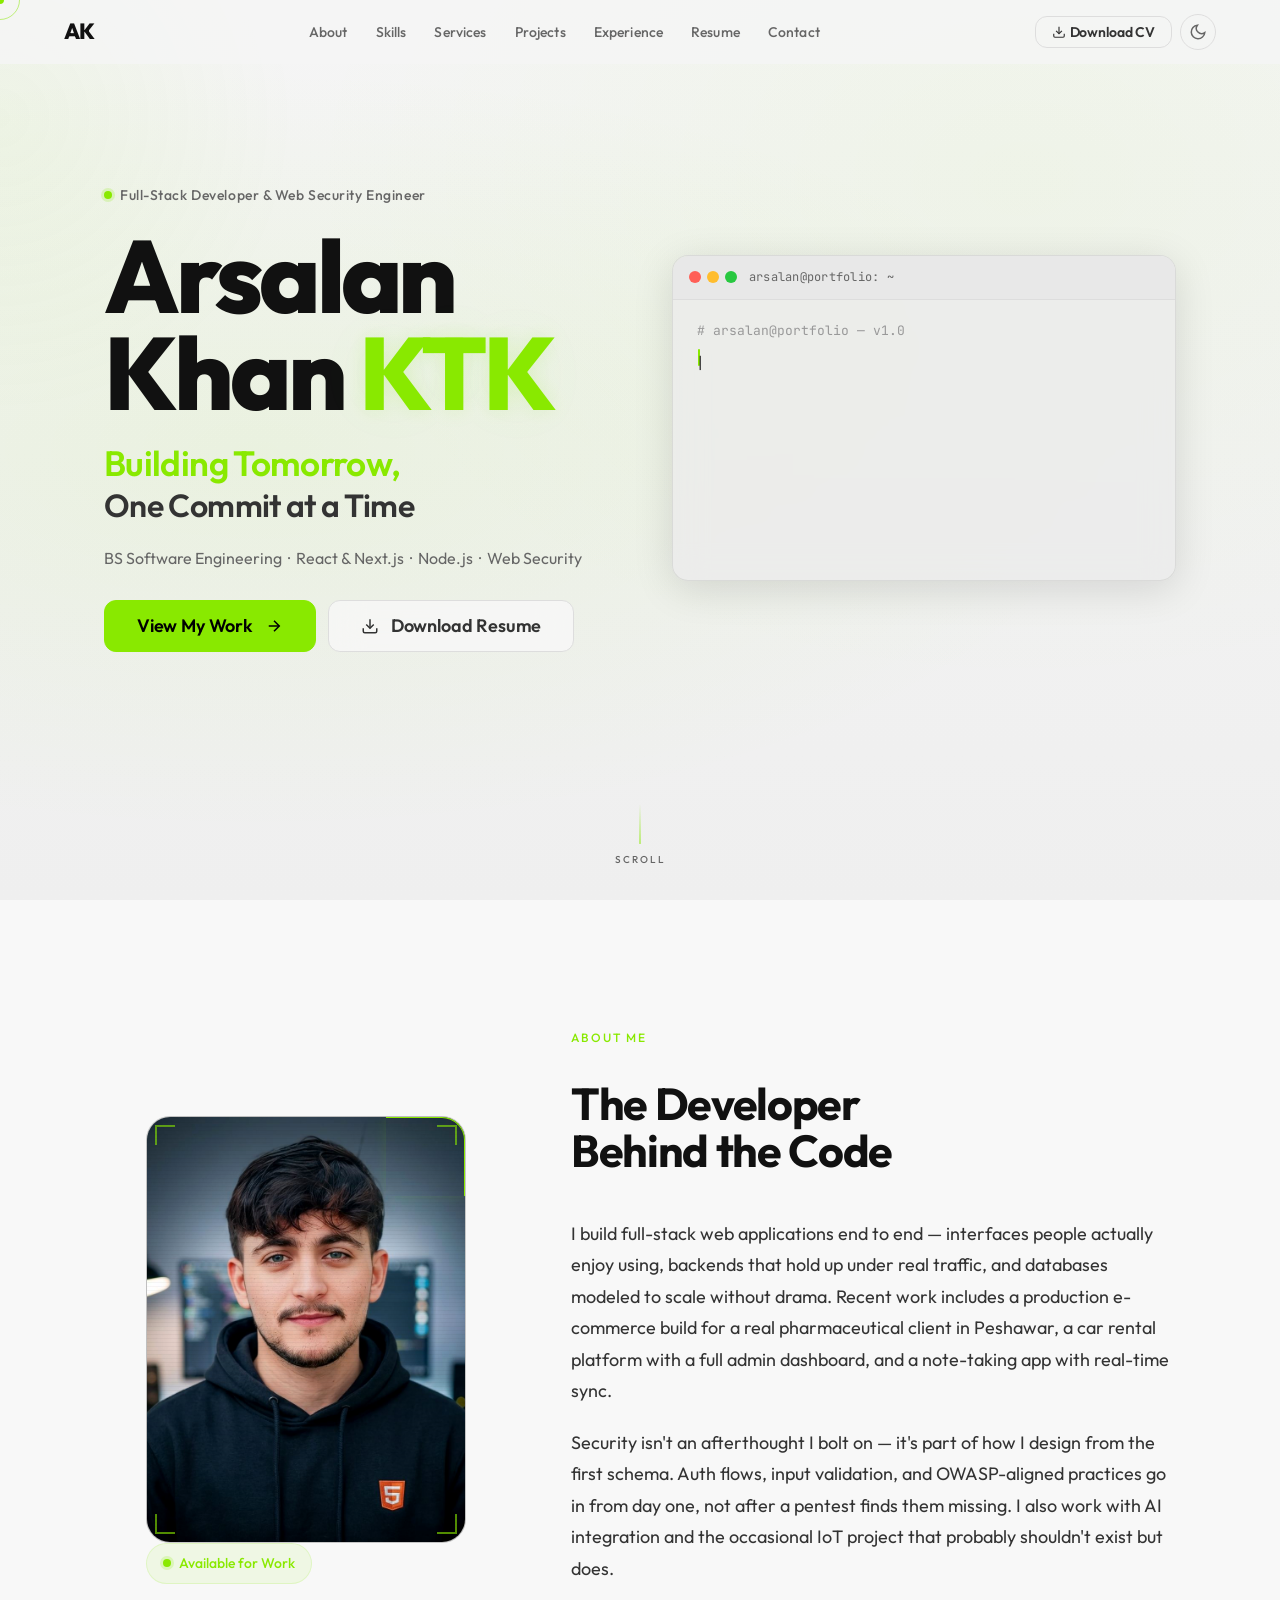
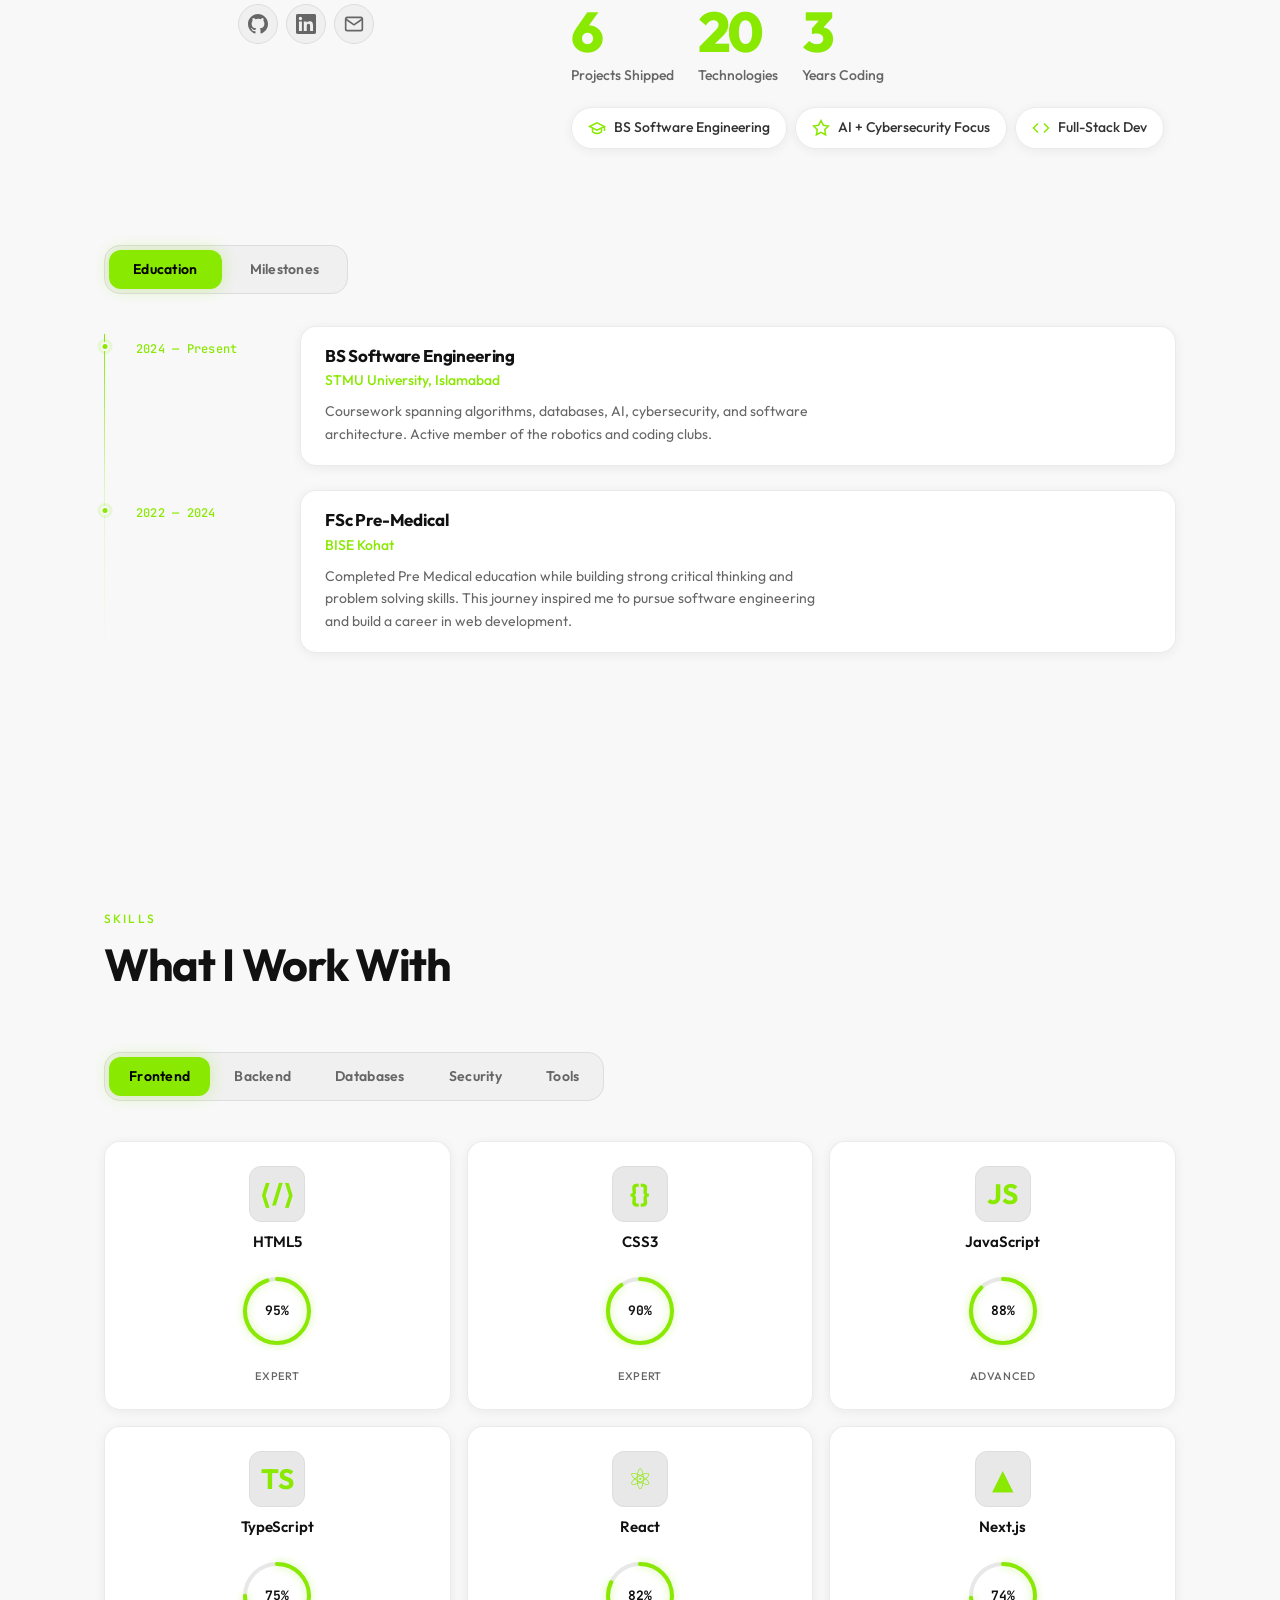
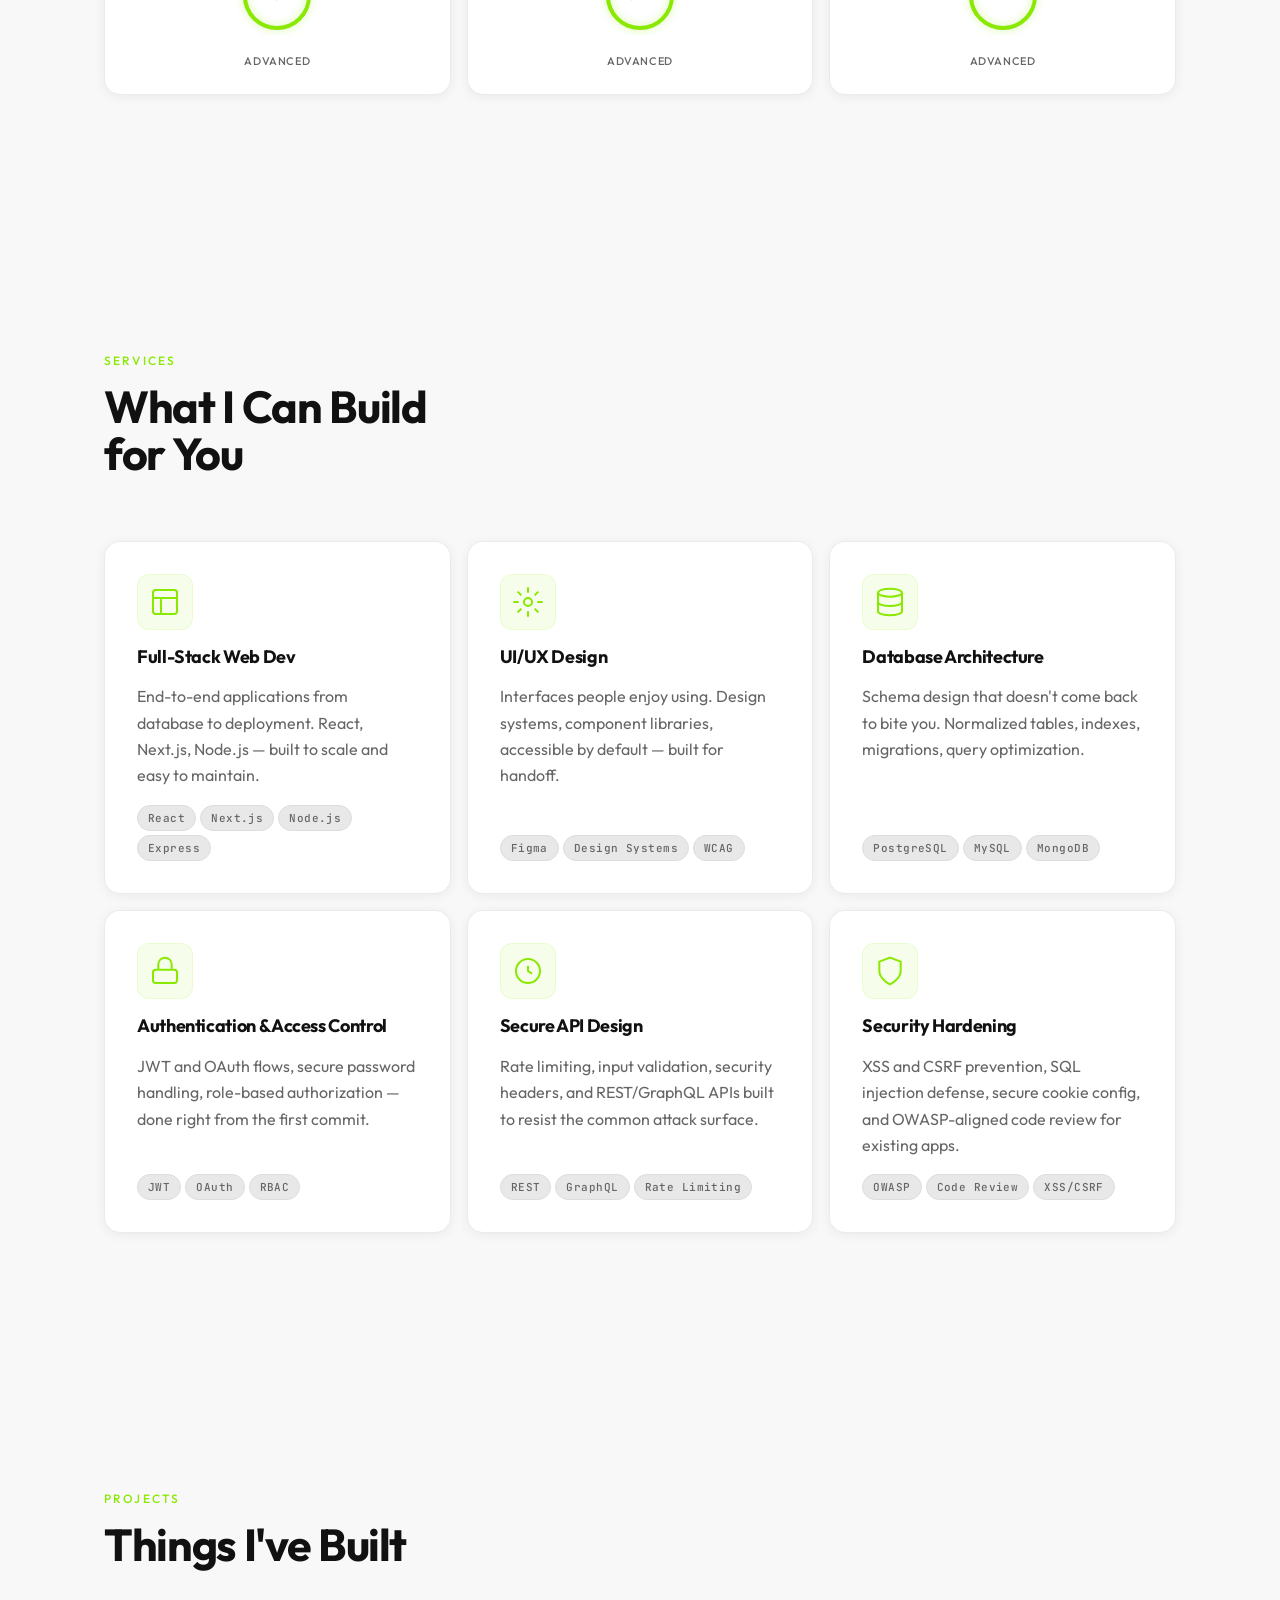
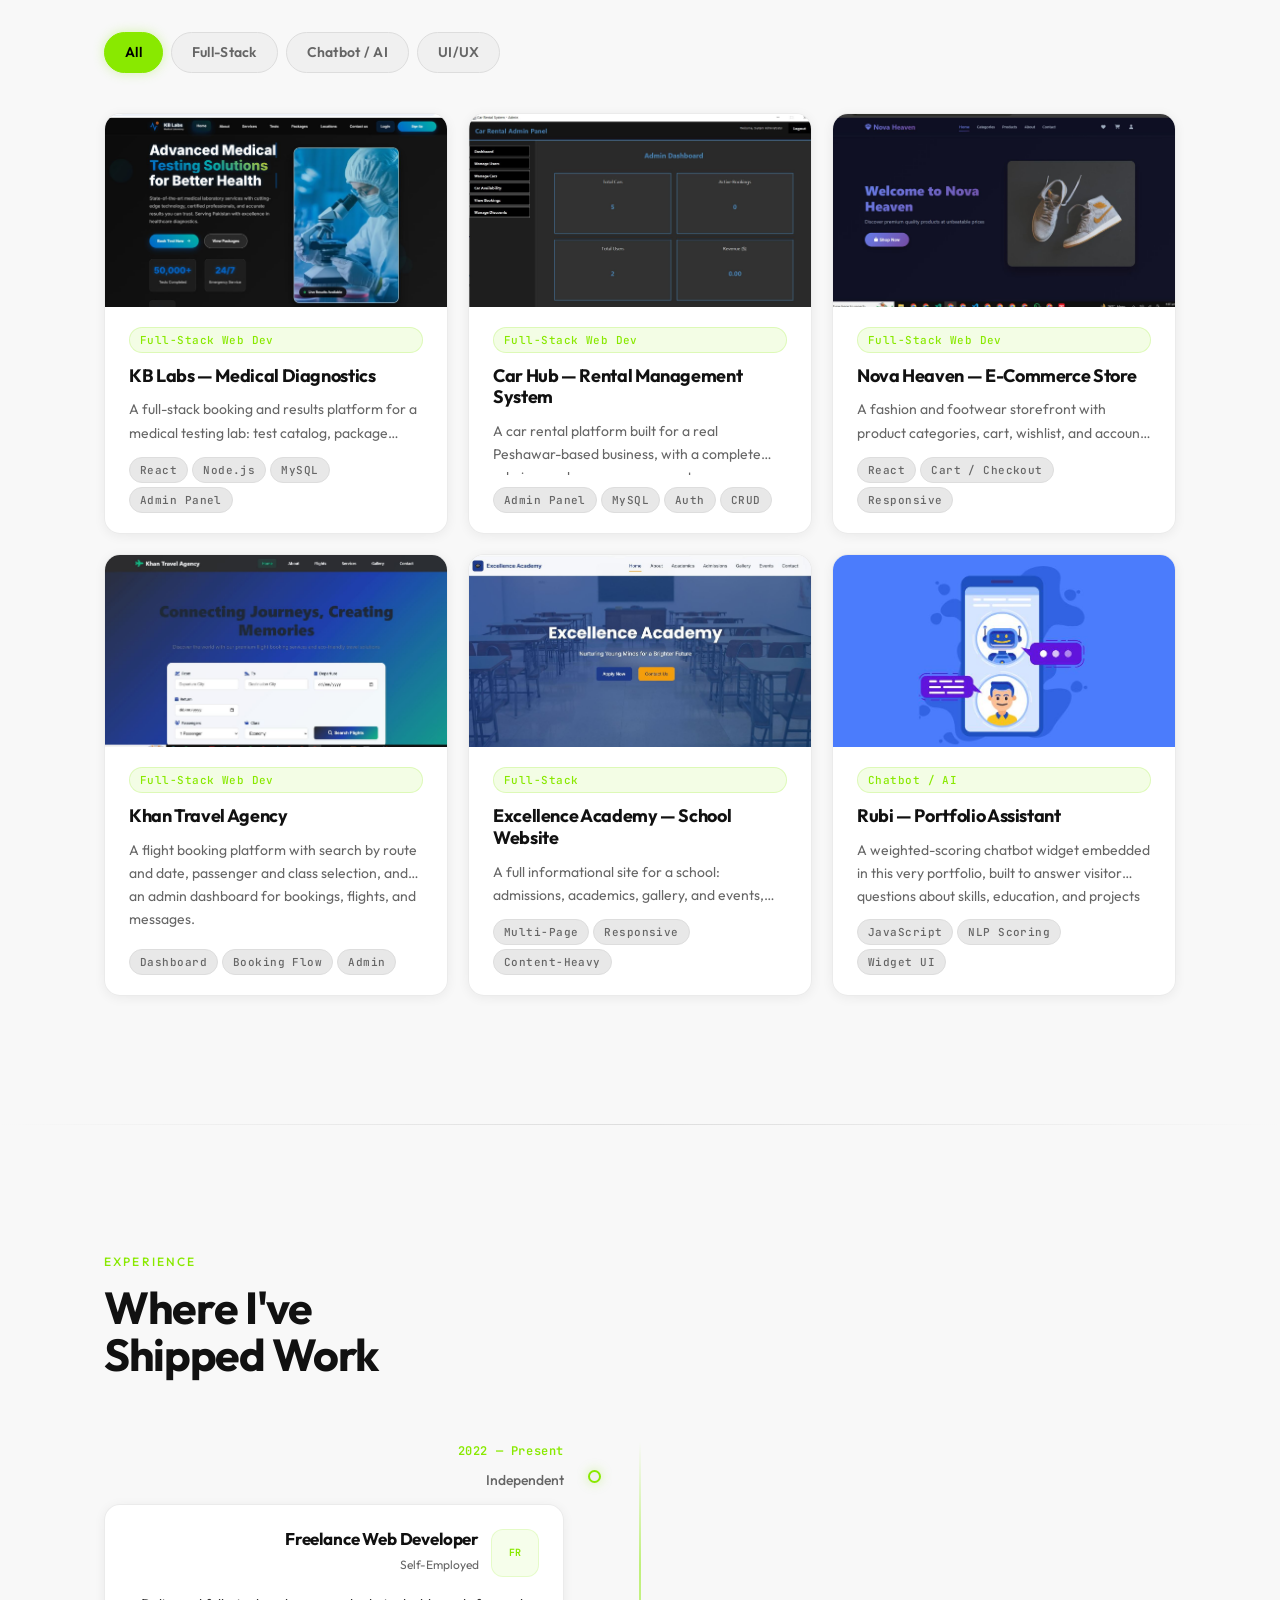
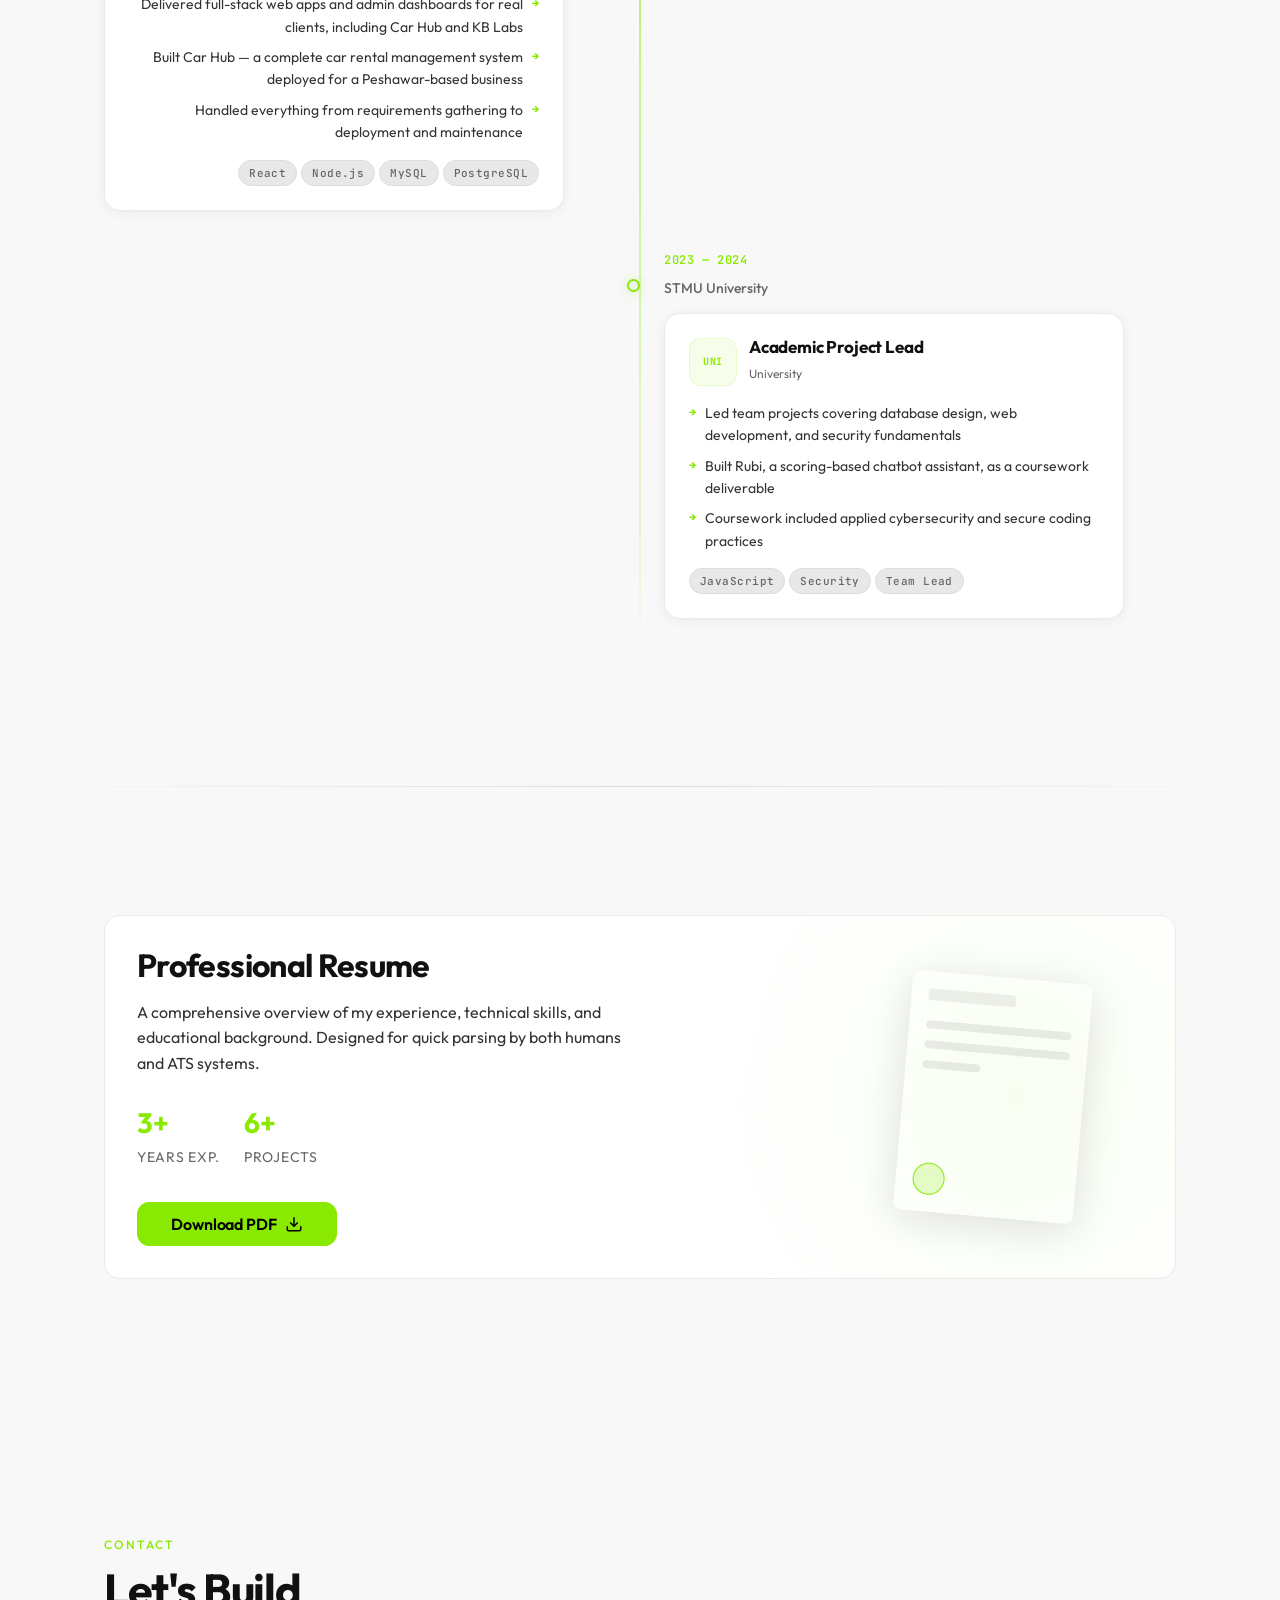
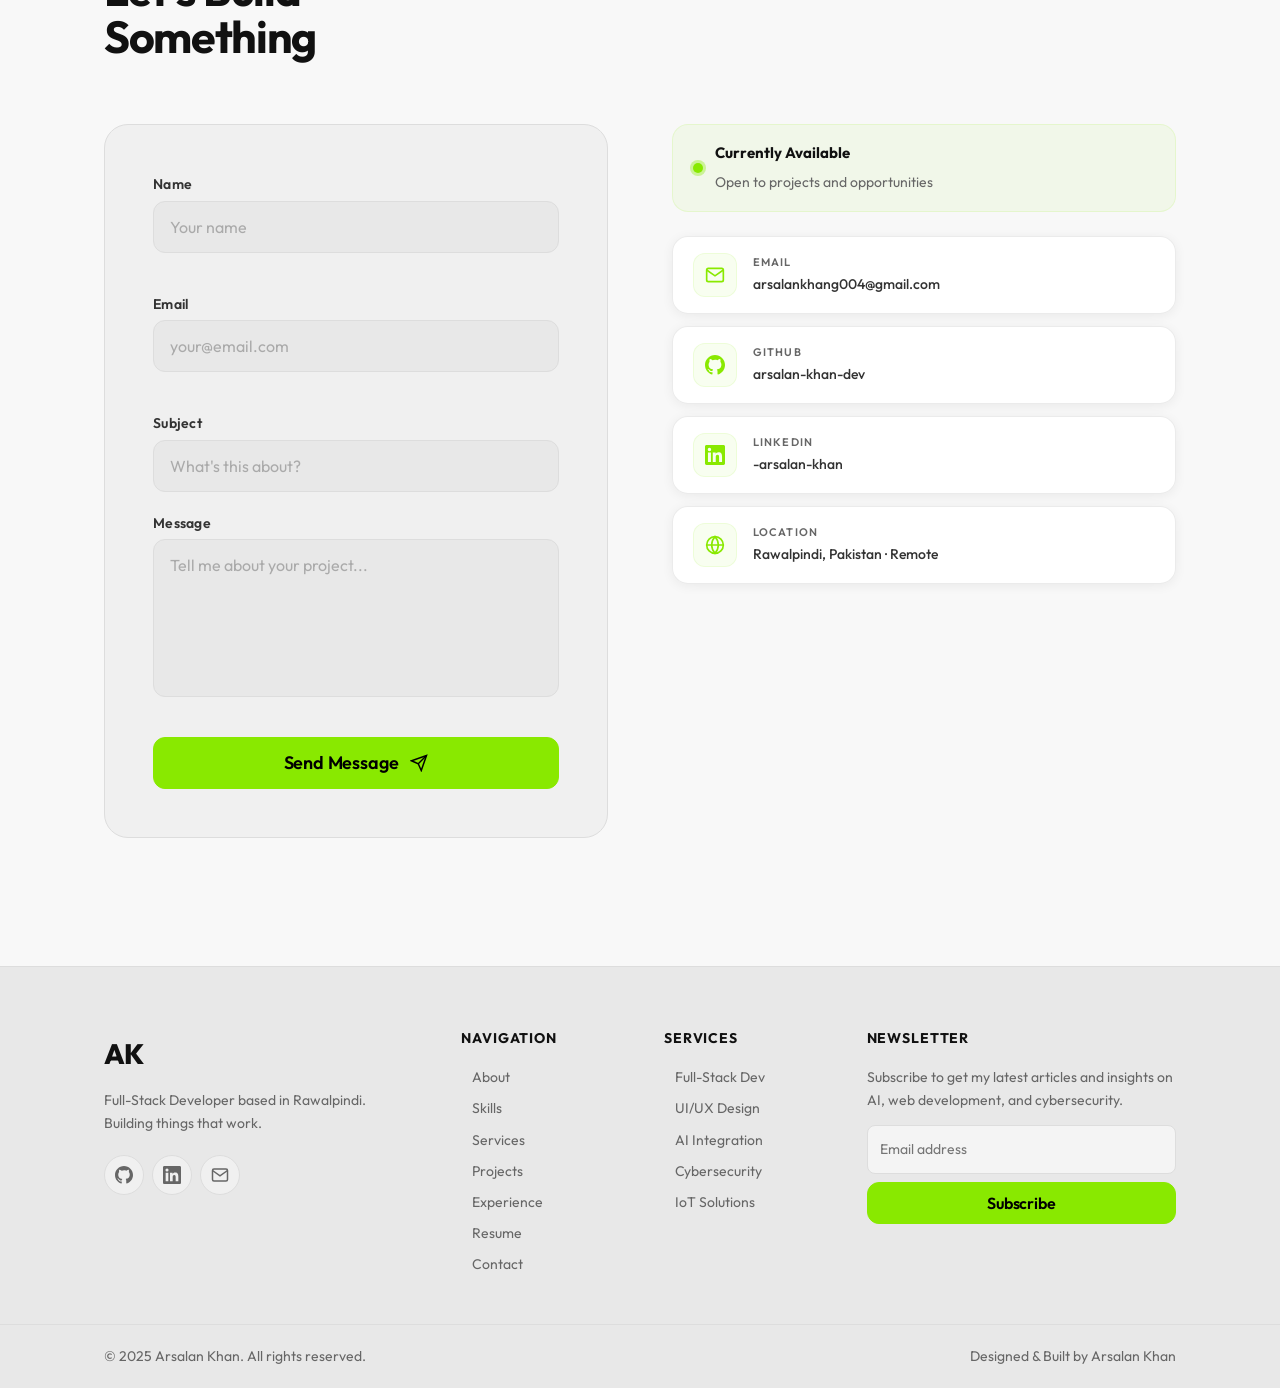
==== index.html @ 11d9b6b7 "Upload portfolio website" ====
<!DOCTYPE html>
<html lang="en">
<head>
  <meta charset="UTF-8">
  <meta name="viewport" content="width=device-width, initial-scale=1.0">
  <title>Arsalan Khan — Full-Stack Developer & Web Security Engineer</title>
  <meta name="description" content="Arsalan Khan — Full-Stack Web Developer focused on secure, production-grade applications. React, Node.js, PostgreSQL, and security-first API design. BS Software Engineering.">
  <meta name="author" content="Arsalan Khan">
  <meta name="robots" content="index, follow">
  <meta name="keywords" content="Arsalan Khan, Full Stack Developer, Web Security, React Developer, Node.js Developer, Secure Web Development, OWASP, Portfolio, Rawalpindi, Pakistan">
  <link rel="canonical" href="https://arsalan-khan-dev.github.io/portfolio-website/">

  <!-- Open Graph -->
  <meta property="og:title" content="Arsalan Khan — Full-Stack Developer & Web Security Engineer">
  <meta property="og:description" content="Full-stack web development with security built in from the first schema. React, Node.js, PostgreSQL, OWASP-aligned practices.">
  <meta property="og:type" content="website">
  <meta property="og:url" content="https://arsalan-khan-dev.github.io/">
  <meta property="og:image" content="public/og-image.jpg">
  
  <!-- Twitter Card -->
  <meta name="twitter:card" content="summary_large_image">
  <meta name="twitter:title" content="Arsalan Khan — Full-Stack Developer & Web Security Engineer">
  <meta name="twitter:description" content="Full-stack web development with security built in from the first schema. React, Node.js, PostgreSQL, OWASP-aligned practices.">
  <meta name="twitter:image" content="public/og-image.jpg">

  <meta name="theme-color" content="#111111">
  <meta name="color-scheme" content="dark light">

  <!-- Preconnect & Font Preload -->
  <!-- Font optimization -->
  <link rel="preconnect" href="https://fonts.googleapis.com">
  <link rel="preconnect" href="https://fonts.gstatic.com" crossorigin>
  <link rel="dns-prefetch" href="https://cdnjs.cloudflare.com">
  <link rel="dns-prefetch" href="https://cdn.jsdelivr.net">
  <link href="https://fonts.googleapis.com/css2?family=Outfit:wght@100..900&family=JetBrains+Mono:wght@400;500;700&display=swap" rel="stylesheet">
  
  <!-- AOS CSS -->
  <link href="https://unpkg.com/aos@2.3.1/dist/aos.css" rel="stylesheet">

  <!-- JSON-LD -->
  <script type="application/ld+json">
  {
    "@context": "https://schema.org",
    "@type": "Person",
    "name": "Arsalan Khan",
    "jobTitle": "Full-Stack Web Developer & Web Security Engineer",
    "email": "arsalankhang004@gmail.com",
    "url": "https://arsalan-khan-dev.github.io/",
    "knowsAbout": ["React","Node.js","TypeScript","PostgreSQL","MongoDB","Web Security","OWASP","REST API","GraphQL"],
    "alumniOf": {
      "@type": "CollegeOrUniversity",
      "name": "BS Software Engineering"
    }
  }
  </script>

  <link rel="stylesheet" href="style.css">
</head>
<body>
  <div class="scroll-progress" id="scrollProgress"></div>

  <!-- ═══════════════════════════════════════════════ SKIP LINK -->
  <a href="#main-content" class="skip-link">Skip to main content</a>

  <!-- ═══════════════════════════════════════════════ LOADER -->
  <div id="loader" role="status" aria-label="Loading portfolio" aria-live="polite">
    <div class="loader__panel loader__panel--left"></div>
    <div class="loader__panel loader__panel--right"></div>
    <div class="loader__center">
      <div class="loader__logo">AK</div>
      <div class="loader__bar-wrap"><div class="loader__bar" id="loaderBar"></div></div>
      <div class="loader__count" id="loaderCount">00</div>
    </div>
    <div class="loader__scan"></div>
  </div>

  <!-- ═══════════════════════════════════════════════ CURSOR -->
  <div class="cursor__dot" id="cursorDot" aria-hidden="true"></div>
  <div class="cursor__ring" id="cursorRing" aria-hidden="true"></div>

  <!-- ═══════════════════════════════════════════════ NAVBAR -->
  <header role="banner">
    <nav class="nav" role="navigation" aria-label="Main navigation">
      <a href="#hero" class="nav__logo" data-cursor="pointer">AK</a>

      <ul class="nav__links" role="list">
        <li><a href="#about" class="nav__link" data-cursor="pointer">About</a></li>
        <li><a href="#skills" class="nav__link" data-cursor="pointer">Skills</a></li>
        <li><a href="#services" class="nav__link" data-cursor="pointer">Services</a></li>
        <li><a href="#projects" class="nav__link" data-cursor="pointer">Projects</a></li>
        <li><a href="#experience" class="nav__link" data-cursor="pointer">Experience</a></li>
        <li><a href="#resume" class="nav__link" data-cursor="pointer">Resume</a></li>
        <li><a href="#contact" class="nav__link" data-cursor="pointer">Contact</a></li>
      </ul>

      <div class="nav__actions">
        <a href="public/resume/arsalan-khan-cv.pdf" download class="btn btn--ghost btn--sm" data-fallback="#" data-cursor="pointer" aria-label="Download CV">
          <svg width="14" height="14" viewBox="0 0 24 24" fill="none" stroke="currentColor" stroke-width="2" aria-hidden="true"><path d="M21 15v4a2 2 0 0 1-2 2H5a2 2 0 0 1-2-2v-4"/><polyline points="7 10 12 15 17 10"/><line x1="12" y1="15" x2="12" y2="3"/></svg>
          Download CV
        </a>
        <button class="nav__theme" id="themeToggle" aria-label="Toggle color theme" data-cursor="pointer">
          <svg class="theme-icon--dark" width="18" height="18" viewBox="0 0 24 24" fill="none" stroke="currentColor" stroke-width="2" aria-hidden="true"><circle cx="12" cy="12" r="5"/><line x1="12" y1="1" x2="12" y2="3"/><line x1="12" y1="21" x2="12" y2="23"/><line x1="4.22" y1="4.22" x2="5.64" y2="5.64"/><line x1="18.36" y1="18.36" x2="19.78" y2="19.78"/><line x1="1" y1="12" x2="3" y2="12"/><line x1="21" y1="12" x2="23" y2="12"/><line x1="4.22" y1="19.78" x2="5.64" y2="18.36"/><line x1="18.36" y1="5.64" x2="19.78" y2="4.22"/></svg>
          <svg class="theme-icon--light" width="18" height="18" viewBox="0 0 24 24" fill="none" stroke="currentColor" stroke-width="2" aria-hidden="true"><path d="M21 12.79A9 9 0 1 1 11.21 3 7 7 0 0 0 21 12.79z"/></svg>
        </button>
      </div>

      <button class="nav__burger" id="navBurger" aria-label="Open navigation menu" aria-expanded="false" aria-controls="navDrawer">
        <span></span><span></span><span></span>
      </button>
    </nav>

    <!-- Mobile Drawer -->
    <div class="nav__drawer" id="navDrawer" role="dialog" aria-label="Mobile navigation" aria-modal="true">
      <ul role="list">
        <li><a href="#about" class="nav__drawer-link">About</a></li>
        <li><a href="#skills" class="nav__drawer-link">Skills</a></li>
        <li><a href="#services" class="nav__drawer-link">Services</a></li>
        <li><a href="#projects" class="nav__drawer-link">Projects</a></li>
        <li><a href="#experience" class="nav__drawer-link">Experience</a></li>
        <li><a href="#resume" class="nav__drawer-link">Resume</a></li>
        <li><a href="#contact" class="nav__drawer-link">Contact</a></li>
      </ul>
      <div class="nav__drawer-actions" style="margin-top: var(--space-6); display: flex; justify-content: center; padding: 0 var(--space-4);">
        <a href="#resume" class="btn btn--primary" data-cursor="pointer" style="width: 100%; justify-content: center;">
          <span>Download CV</span>
        </a>
      </div>
    </div>
    <div class="nav__overlay" id="navOverlay" aria-hidden="true"></div>
  </header>

  <main id="main-content" role="main">

    <!-- ═══════════════════════════════════════════════ HERO -->
    <section id="hero" class="hero section" aria-labelledby="hero-name">
      <canvas id="heroCanvas" aria-hidden="true"></canvas>
      <div class="hero__glow" id="heroGlow" aria-hidden="true"></div>
      <div class="hero__grid" aria-hidden="true"></div>

      <div class="container hero__inner">
        <div class="hero__content" id="heroContent">
          <div class="hero__label reveal-item">
            <span class="dot dot--available" aria-hidden="true"></span>
            Full-Stack Developer &amp; Web Security Engineer
          </div>

          <h1 id="hero-name" class="hero__name reveal-item">
            <span class="hero__name-line">Arsalan</span>
            <span class="hero__name-line">Khan <em class="hero__ktk">KTK</em></span>
          </h1>

          <p class="hero__tagline reveal-item" aria-label="Building Tomorrow, One Commit at a Time">
            <span class="hero__tagline-accent">Building Tomorrow,</span>
            One Commit at a Time
          </p>

          <p class="hero__sub reveal-item">
            BS Software Engineering &nbsp;·&nbsp; React &amp; Next.js &nbsp;·&nbsp; Node.js &nbsp;·&nbsp; Web Security
          </p>

          <div class="hero__ctas reveal-item">
            <a href="#projects" class="btn btn--primary btn--lg magnetic" data-cursor="cta">
              View My Work
              <svg width="18" height="18" viewBox="0 0 24 24" fill="none" stroke="currentColor" stroke-width="2" aria-hidden="true"><line x1="5" y1="12" x2="19" y2="12"/><polyline points="12 5 19 12 12 19"/></svg>
            </a>
            <a href="public/resume/arsalan-khan-cv.pdf" download class="btn btn--glass btn--lg magnetic" data-cursor="cta">
              <svg width="18" height="18" viewBox="0 0 24 24" fill="none" stroke="currentColor" stroke-width="2" aria-hidden="true"><path d="M21 15v4a2 2 0 0 1-2 2H5a2 2 0 0 1-2-2v-4"/><polyline points="7 10 12 15 17 10"/><line x1="12" y1="15" x2="12" y2="3"/></svg>
              Download Resume
            </a>
          </div>
        </div>

        <!-- Code Block -->
        <aside class="hero__code-wrap reveal-item" aria-label="Code preview">
          <div class="code-card" id="codeCard">
            <div class="code-card__chrome">
              <div class="code-card__dots" aria-hidden="true">
                <span class="dot--red"></span>
                <span class="dot--yellow"></span>
                <span class="dot--green"></span>
              </div>
              <span class="code-card__title">arsalan@portfolio: ~</span>
            </div>
            <div class="code-card__body">
              <pre class="code-card__pre" id="codeOutput" aria-live="polite"></pre>
              <span class="code-card__cursor" aria-hidden="true">|</span>
            </div>
          </div>
        </aside>
      </div>

      <div class="hero__scroll" id="heroScroll" aria-label="Scroll down">
        <div class="hero__scroll-line"></div>
        <span>SCROLL</span>
      </div>
    </section>

    <!-- ═══════════════════════════════════════════════ ABOUT -->
    <section id="about" class="section about" aria-labelledby="about-heading">
      <div class="container">
        <div class="about__inner">

          <!-- Left: Photo + Badges -->
          <div class="about__left">
            <div class="about__photo-wrap reveal-up">
              <div class="about__photo" role="img" aria-label="Arsalan Khan profile photo">
                <img src="public/profile-ak.jpg" alt="Arsalan Khan" class="about__photo-img" width="600" height="700" loading="lazy">
                <div class="about__photo-scanlines" aria-hidden="true"></div>
                <div class="about__photo-corner about__photo-corner--tl" aria-hidden="true"></div>
                <div class="about__photo-corner about__photo-corner--tr" aria-hidden="true"></div>
                <div class="about__photo-corner about__photo-corner--bl" aria-hidden="true"></div>
                <div class="about__photo-corner about__photo-corner--br" aria-hidden="true"></div>
              </div>
              <div class="about__availability reveal-up">
                <span class="dot dot--available" aria-hidden="true"></span>
                Available for Work
              </div>
            </div>

            <div class="about__socials reveal-up">
              <a href="https://github.com/arsalan-khan-dev" target="_blank" rel="noopener noreferrer" class="social-link" aria-label="GitHub profile" data-cursor="pointer">
                <svg width="20" height="20" viewBox="0 0 24 24" fill="currentColor" aria-hidden="true"><path d="M12 0C5.374 0 0 5.373 0 12c0 5.302 3.438 9.8 8.207 11.387.599.111.793-.261.793-.577v-2.234c-3.338.726-4.033-1.416-4.033-1.416-.546-1.387-1.333-1.756-1.333-1.756-1.089-.745.083-.729.083-.729 1.205.084 1.839 1.237 1.839 1.237 1.07 1.834 2.807 1.304 3.492.997.107-.775.418-1.305.762-1.604-2.665-.305-5.467-1.334-5.467-5.931 0-1.311.469-2.381 1.236-3.221-.124-.303-.535-1.524.117-3.176 0 0 1.008-.322 3.301 1.23A11.509 11.509 0 0 1 12 5.803c1.02.005 2.047.138 3.006.404 2.291-1.552 3.297-1.23 3.297-1.23.653 1.653.242 2.874.118 3.176.77.84 1.235 1.911 1.235 3.221 0 4.609-2.807 5.624-5.479 5.921.43.372.823 1.102.823 2.222v3.293c0 .319.192.694.801.576C20.566 21.797 24 17.3 24 12c0-6.627-5.373-12-12-12z"/></svg>
              </a>
              <a href="https://linkedin.com/in/-arsalan-khan" target="_blank" rel="noopener noreferrer" class="social-link" aria-label="LinkedIn profile" data-cursor="pointer">
                <svg width="20" height="20" viewBox="0 0 24 24" fill="currentColor" aria-hidden="true"><path d="M20.447 20.452h-3.554v-5.569c0-1.328-.027-3.037-1.852-3.037-1.853 0-2.136 1.445-2.136 2.939v5.667H9.351V9h3.414v1.561h.046c.477-.9 1.637-1.85 3.37-1.85 3.601 0 4.267 2.37 4.267 5.455v6.286zM5.337 7.433a2.062 2.062 0 0 1-2.063-2.065 2.064 2.064 0 1 1 2.063 2.065zm1.782 13.019H3.555V9h3.564v11.452zM22.225 0H1.771C.792 0 0 .774 0 1.729v20.542C0 23.227.792 24 1.771 24h20.451C23.2 24 24 23.227 24 22.271V1.729C24 .774 23.2 0 22.222 0h.003z"/></svg>
              </a>
              <a href="mailto:arsalankhang004@gmail.com" class="social-link" aria-label="Send email" data-cursor="pointer">
                <svg width="20" height="20" viewBox="0 0 24 24" fill="none" stroke="currentColor" stroke-width="2" aria-hidden="true"><path d="M4 4h16c1.1 0 2 .9 2 2v12c0 1.1-.9 2-2 2H4c-1.1 0-2-.9-2-2V6c0-1.1.9-2 2-2z"/><polyline points="22,6 12,13 2,6"/></svg>
              </a>
            </div>
          </div>

          <!-- Right: Bio -->
          <div class="about__right">
            <div class="section__label reveal-up">ABOUT ME</div>
            <h2 id="about-heading" class="section__heading reveal-up">The Developer<br>Behind the Code</h2>

            <p class="about__bio reveal-up">
              I build full-stack web applications end to end — interfaces people actually enjoy using, backends that hold up under real traffic, and databases modeled to scale without drama. Recent work includes a production e-commerce build for a real pharmaceutical client in Peshawar, a car rental platform with a full admin dashboard, and a note-taking app with real-time sync.
            </p>
            <p class="about__bio reveal-up">
              Security isn't an afterthought I bolt on — it's part of how I design from the first schema. Auth flows, input validation, and OWASP-aligned practices go in from day one, not after a pentest finds them missing. I also work with AI integration and the occasional IoT project that probably shouldn't exist but does.
            </p>

            <!-- Stats -->
            <div class="about__stats reveal-up">
              <div class="stat-bubble">
                <span class="stat-bubble__num" data-target="6">0</span>
                <span class="stat-bubble__label">Projects Shipped</span>
              </div>
              <div class="stat-bubble">
                <span class="stat-bubble__num" data-target="20">0</span>
                <span class="stat-bubble__label">Technologies</span>
              </div>
              <div class="stat-bubble">
                <span class="stat-bubble__num" data-target="3">0</span>
                <span class="stat-bubble__label">Years Coding</span>
              </div>
            </div>

            <!-- Info Cards -->
            <div class="about__cards reveal-up">
              <div class="info-card">
                <svg width="18" height="18" viewBox="0 0 24 24" fill="none" stroke="currentColor" stroke-width="2" aria-hidden="true"><path d="M22 10v6M2 10l10-5 10 5-10 5z"/><path d="M6 12v5c3 3 9 3 12 0v-5"/></svg>
                BS Software Engineering
              </div>
              <div class="info-card">
                <svg width="18" height="18" viewBox="0 0 24 24" fill="none" stroke="currentColor" stroke-width="2" aria-hidden="true"><polygon points="12 2 15.09 8.26 22 9.27 17 14.14 18.18 21.02 12 17.77 5.82 21.02 7 14.14 2 9.27 8.91 8.26 12 2"/></svg>
                AI + Cybersecurity Focus
              </div>
              <div class="info-card">
                <svg width="18" height="18" viewBox="0 0 24 24" fill="none" stroke="currentColor" stroke-width="2" aria-hidden="true"><polyline points="16 18 22 12 16 6"/><polyline points="8 6 2 12 8 18"/></svg>
                Full-Stack Dev
              </div>
            </div>
          </div>
        </div>

        <!-- Timeline -->
        <div class="timeline reveal-up" aria-label="Education and milestones">
          <div class="timeline__tabs" role="tablist">
            <button class="timeline__tab is-active" role="tab" aria-selected="true" aria-controls="tab-education" id="tab-btn-education">Education</button>
            <button class="timeline__tab" role="tab" aria-selected="false" aria-controls="tab-milestones" id="tab-btn-milestones">Milestones</button>
          </div>

          <div class="timeline__content" id="tab-education" role="tabpanel" aria-labelledby="tab-btn-education">
            <div class="timeline__line" aria-hidden="true"></div>
            <div class="timeline__entry">
              <div class="timeline__date"><time datetime="2024">2024 — Present</time></div>
              <div class="timeline__card">
                <h3 class="timeline__title">BS Software Engineering</h3>
                <p class="timeline__org">STMU University, Islamabad</p>
                <p class="timeline__desc">Coursework spanning algorithms, databases, AI, cybersecurity, and software architecture. Active member of the robotics and coding clubs.</p>
              </div>
            </div>



      <div class="timeline__entry">

  <div class="timeline__date">
    <time datetime="2022">2022 — 2024</time>
  </div>

  <div class="timeline__card">

    <h3 class="timeline__title">FSc Pre-Medical</h3>

    <p class="timeline__org">BISE Kohat</p>

    <p class="timeline__desc">
      Completed Pre Medical education while building strong critical thinking and problem solving skills. This journey inspired me to pursue software engineering and build a career in web development.
    </p>

  </div>

</div>

          <div class="timeline__content is-hidden" id="tab-milestones" role="tabpanel" aria-labelledby="tab-btn-milestones">
            <div class="timeline__line" aria-hidden="true"></div>
            <div class="timeline__entry">
              <div class="timeline__date"><time datetime="2025">2025</time></div>
              <div class="timeline__card">
                <h3 class="timeline__title">Launched Car Hub</h3>
                <p class="timeline__org">Freelance Project</p>
                <p class="timeline__desc">Full-stack car rental management system for a Peshawar-based business — admin panel, bookings, availability tracking, complete deployment.</p>
              </div>
            </div>
            <div class="timeline__entry">
              <div class="timeline__date"><time datetime="2024">2024</time></div>
              <div class="timeline__card">
                <h3 class="timeline__title">KB Labs — Medical Diagnostics Platform</h3>
                <p class="timeline__org">Freelance Project</p>
                <p class="timeline__desc">Booking platform and admin dashboard for a medical testing lab, covering the full patient-to-staff workflow.</p>
              </div>
            </div>
            <div class="timeline__entry">
              <div class="timeline__date"><time datetime="2023">2023</time></div>
              <div class="timeline__card">
                <h3 class="timeline__title">Rubi — Portfolio Assistant</h3>
                <p class="timeline__org">Personal Project</p>
                <p class="timeline__desc">Built a scoring-based chatbot widget to answer visitor questions about skills, education, and availability directly in the portfolio.</p>
              </div>
            </div>
          </div>
        </div>
      </div>
    </section>

    <!-- ═══════════════════════════════════════════════ SKILLS -->
    <section id="skills" class="section skills" aria-labelledby="skills-heading">
      <div class="container">
        <div class="section__header reveal-up">
          <div class="section__label">SKILLS</div>
          <h2 id="skills-heading" class="section__heading">What I Work With</h2>
        </div>

        <div class="skills__tabs" role="tablist" aria-label="Skill categories">
          <button class="skills__tab is-active" role="tab" aria-selected="true" data-tab="frontend">Frontend</button>
          <button class="skills__tab" role="tab" aria-selected="false" data-tab="backend">Backend</button>
          <button class="skills__tab" role="tab" aria-selected="false" data-tab="database">Databases</button>
          <button class="skills__tab" role="tab" aria-selected="false" data-tab="security">Security</button>
          <button class="skills__tab" role="tab" aria-selected="false" data-tab="tools">Tools</button>
        </div>

        <div class="skills__grid" id="skillsGrid">
          <!-- Injected by JS -->
        </div>
      </div>
    </section>

    <!-- ═══════════════════════════════════════════════ SERVICES -->
    <section id="services" class="section services" aria-labelledby="services-heading">
      <div class="container">
        <div class="section__header reveal-up">
          <div class="section__label">SERVICES</div>
          <h2 id="services-heading" class="section__heading">What I Can Build<br>for You</h2>
        </div>

        <div class="services__grid">
          <article class="service-card reveal-up" data-cursor="pointer">
            <div class="service-card__icon" aria-hidden="true">
              <svg width="32" height="32" viewBox="0 0 24 24" fill="none" stroke="currentColor" stroke-width="1.5"><rect x="3" y="3" width="18" height="18" rx="2"/><path d="M3 9h18M9 21V9"/></svg>
            </div>
            <h3 class="service-card__title">Full-Stack Web Dev</h3>
            <p class="service-card__desc">End-to-end applications from database to deployment. React, Next.js, Node.js — built to scale and easy to maintain.</p>
            <div class="service-card__tags">
              <span class="tag">React</span><span class="tag">Next.js</span><span class="tag">Node.js</span><span class="tag">Express</span>
            </div>
          </article>

          <article class="service-card reveal-up" data-cursor="pointer">
            <div class="service-card__icon" aria-hidden="true">
              <svg width="32" height="32" viewBox="0 0 24 24" fill="none" stroke="currentColor" stroke-width="1.5"><circle cx="12" cy="12" r="3"/><path d="M12 1v4M12 19v4M4.22 4.22l2.83 2.83M16.95 16.95l2.83 2.83M1 12h4M19 12h4M4.22 19.78l2.83-2.83M16.95 7.05l2.83-2.83"/></svg>
            </div>
            <h3 class="service-card__title">UI/UX Design</h3>
            <p class="service-card__desc">Interfaces people enjoy using. Design systems, component libraries, accessible by default — built for handoff.</p>
            <div class="service-card__tags">
              <span class="tag">Figma</span><span class="tag">Design Systems</span><span class="tag">WCAG</span>
            </div>
          </article>

          <article class="service-card reveal-up" data-cursor="pointer">
            <div class="service-card__icon" aria-hidden="true">
              <svg width="32" height="32" viewBox="0 0 24 24" fill="none" stroke="currentColor" stroke-width="1.5"><ellipse cx="12" cy="5" rx="9" ry="3"/><path d="M21 12c0 1.66-4 3-9 3s-9-1.34-9-3"/><path d="M3 5v14c0 1.66 4 3 9 3s9-1.34 9-3V5"/></svg>
            </div>
            <h3 class="service-card__title">Database Architecture</h3>
            <p class="service-card__desc">Schema design that doesn't come back to bite you. Normalized tables, indexes, migrations, query optimization.</p>
            <div class="service-card__tags">
              <span class="tag">PostgreSQL</span><span class="tag">MySQL</span><span class="tag">MongoDB</span>
            </div>
          </article>

          <article class="service-card reveal-up" data-cursor="pointer">
            <div class="service-card__icon" aria-hidden="true">
              <svg width="32" height="32" viewBox="0 0 24 24" fill="none" stroke="currentColor" stroke-width="1.5"><rect x="3" y="11" width="18" height="10" rx="2"/><path d="M7 11V7a5 5 0 0 1 10 0v4"/></svg>
            </div>
            <h3 class="service-card__title">Authentication &amp; Access Control</h3>
            <p class="service-card__desc">JWT and OAuth flows, secure password handling, role-based authorization — done right from the first commit.</p>
            <div class="service-card__tags">
              <span class="tag">JWT</span><span class="tag">OAuth</span><span class="tag">RBAC</span>
            </div>
          </article>

          <article class="service-card reveal-up" data-cursor="pointer">
            <div class="service-card__icon" aria-hidden="true">
              <svg width="32" height="32" viewBox="0 0 24 24" fill="none" stroke="currentColor" stroke-width="1.5"><circle cx="12" cy="12" r="9"/><path d="M12 8v4l3 2"/></svg>
            </div>
            <h3 class="service-card__title">Secure API Design</h3>
            <p class="service-card__desc">Rate limiting, input validation, security headers, and REST/GraphQL APIs built to resist the common attack surface.</p>
            <div class="service-card__tags">
              <span class="tag">REST</span><span class="tag">GraphQL</span><span class="tag">Rate Limiting</span>
            </div>
          </article>

          <article class="service-card reveal-up" data-cursor="pointer">
            <div class="service-card__icon" aria-hidden="true">
              <svg width="32" height="32" viewBox="0 0 24 24" fill="none" stroke="currentColor" stroke-width="1.5"><path d="M12 22s8-4 8-10V5l-8-3-8 3v7c0 6 8 10 8 10z"/></svg>
            </div>
            <h3 class="service-card__title">Security Hardening</h3>
            <p class="service-card__desc">XSS and CSRF prevention, SQL injection defense, secure cookie config, and OWASP-aligned code review for existing apps.</p>
            <div class="service-card__tags">
              <span class="tag">OWASP</span><span class="tag">Code Review</span><span class="tag">XSS/CSRF</span>
            </div>
          </article>
        </div>
      </div>
    </section>

    <!-- ═══════════════════════════════════════════════ PROJECTS -->
    <section id="projects" class="section projects" aria-labelledby="projects-heading">
      <div class="container">
        <div class="section__header reveal-up">
          <div class="section__label">PROJECTS</div>
          <h2 id="projects-heading" class="section__heading">Things I've Built</h2>
        </div>

        <div class="projects__filter" role="group" aria-label="Filter projects by category">
          <button class="filter-btn is-active" data-filter="all">All</button>
          <button class="filter-btn" data-filter="web">Full-Stack</button>
          <button class="filter-btn" data-filter="ai">Chatbot / AI</button>
          <button class="filter-btn" data-filter="ui">UI/UX</button>
        </div>

        <div class="projects__grid" id="projectsGrid">

          <article class="project-card reveal-up" data-category="web" data-cursor="pointer" tabindex="0" role="button" aria-label="View KB Labs project details">
            <div class="project-card__img">
              <img src="images/projects/kb-labs-1.jpg" alt="KB Labs medical laboratory homepage" class="project-card__thumb" loading="lazy" width="800" height="450">
              <div class="project-card__overlay">
                <span class="project-card__link project-card__link--pending" aria-label="GitHub link not yet added" title="GitHub link not yet added">
                  <svg width="18" height="18" viewBox="0 0 24 24" fill="currentColor" aria-hidden="true"><path d="M12 0C5.374 0 0 5.373 0 12c0 5.302 3.438 9.8 8.207 11.387.599.111.793-.261.793-.577v-2.234c-3.338.726-4.033-1.416-4.033-1.416-.546-1.387-1.333-1.756-1.333-1.756-1.089-.745.083-.729.083-.729 1.205.084 1.839 1.237 1.839 1.237 1.07 1.834 2.807 1.304 3.492.997.107-.775.418-1.305.762-1.604-2.665-.305-5.467-1.334-5.467-5.931 0-1.311.469-2.381 1.236-3.221-.124-.303-.535-1.524.117-3.176 0 0 1.008-.322 3.301 1.23A11.509 11.509 0 0 1 12 5.803c1.02.005 2.047.138 3.006.404 2.291-1.552 3.297-1.23 3.297-1.23.653 1.653.242 2.874.118 3.176.77.84 1.235 1.911 1.235 3.221 0 4.609-2.807 5.624-5.479 5.921.43.372.823 1.102.823 2.222v3.293c0 .319.192.694.801.576C20.566 21.797 24 17.3 24 12c0-6.627-5.373-12-12-12z"/></svg>
                </span>
                <span class="project-card__link project-card__link--pending" aria-label="Live demo link not yet added" title="Live demo link not yet added">
                  <svg width="18" height="18" viewBox="0 0 24 24" fill="none" stroke="currentColor" stroke-width="2" aria-hidden="true"><path d="M18 13v6a2 2 0 0 1-2 2H5a2 2 0 0 1-2-2V8a2 2 0 0 1 2-2h6"/><polyline points="15 3 21 3 21 9"/><line x1="10" y1="14" x2="21" y2="3"/></svg>
                </span>
              </div>
            </div>
            <div class="project-card__body">
              <span class="tag tag--accent">Full-Stack Web Dev</span>
              <h3 class="project-card__title">KB Labs — Medical Diagnostics</h3>
              <p class="project-card__desc">A full-stack booking and results platform for a medical testing lab: test catalog, package management, bookings, and a staff-facing admin dashboard.</p>
              <div class="project-card__tech">
                <span class="tag">React</span><span class="tag">Node.js</span><span class="tag">MySQL</span><span class="tag">Admin Panel</span>
              </div>
            </div>
          </article>

          <article class="project-card reveal-up" data-category="web" data-cursor="pointer" tabindex="0" role="button" aria-label="View Car Hub project details">
            <div class="project-card__img">
              <img src="images/projects/car-hub-1.jpg" alt="Car Hub rental admin dashboard" class="project-card__thumb" loading="lazy" width="800" height="450">
              <div class="project-card__overlay">
                <span class="project-card__link project-card__link--pending" aria-label="GitHub link not yet added" title="GitHub link not yet added">
                  <svg width="18" height="18" viewBox="0 0 24 24" fill="currentColor" aria-hidden="true"><path d="M12 0C5.374 0 0 5.373 0 12c0 5.302 3.438 9.8 8.207 11.387.599.111.793-.261.793-.577v-2.234c-3.338.726-4.033-1.416-4.033-1.416-.546-1.387-1.333-1.756-1.333-1.756-1.089-.745.083-.729.083-.729 1.205.084 1.839 1.237 1.839 1.237 1.07 1.834 2.807 1.304 3.492.997.107-.775.418-1.305.762-1.604-2.665-.305-5.467-1.334-5.467-5.931 0-1.311.469-2.381 1.236-3.221-.124-.303-.535-1.524.117-3.176 0 0 1.008-.322 3.301 1.23A11.509 11.509 0 0 1 12 5.803c1.02.005 2.047.138 3.006.404 2.291-1.552 3.297-1.23 3.297-1.23.653 1.653.242 2.874.118 3.176.77.84 1.235 1.911 1.235 3.221 0 4.609-2.807 5.624-5.479 5.921.43.372.823 1.102.823 2.222v3.293c0 .319.192.694.801.576C20.566 21.797 24 17.3 24 12c0-6.627-5.373-12-12-12z"/></svg>
                </span>
                <span class="project-card__link project-card__link--pending" aria-label="Live demo link not yet added" title="Live demo link not yet added">
                  <svg width="18" height="18" viewBox="0 0 24 24" fill="none" stroke="currentColor" stroke-width="2" aria-hidden="true"><path d="M18 13v6a2 2 0 0 1-2 2H5a2 2 0 0 1-2-2V8a2 2 0 0 1 2-2h6"/><polyline points="15 3 21 3 21 9"/><line x1="10" y1="14" x2="21" y2="3"/></svg>
                </span>
              </div>
            </div>
            <div class="project-card__body">
              <span class="tag tag--accent">Full-Stack Web Dev</span>
              <h3 class="project-card__title">Car Hub — Rental Management System</h3>
              <p class="project-card__desc">A car rental platform built for a real Peshawar-based business, with a complete admin panel: user management, car availability, bookings, and discounts.</p>
              <div class="project-card__tech">
                <span class="tag">Admin Panel</span><span class="tag">MySQL</span><span class="tag">Auth</span><span class="tag">CRUD</span>
              </div>
            </div>
          </article>

          <article class="project-card reveal-up" data-category="web" data-cursor="pointer" tabindex="0" role="button" aria-label="View Nova Heaven project details">
            <div class="project-card__img">
              <img src="images/projects/nova-heaven-1.jpg" alt="Nova Heaven e-commerce storefront" class="project-card__thumb" loading="lazy" width="800" height="450">
              <div class="project-card__overlay">
                <span class="project-card__link project-card__link--pending" aria-label="GitHub link not yet added" title="GitHub link not yet added">
                  <svg width="18" height="18" viewBox="0 0 24 24" fill="currentColor" aria-hidden="true"><path d="M12 0C5.374 0 0 5.373 0 12c0 5.302 3.438 9.8 8.207 11.387.599.111.793-.261.793-.577v-2.234c-3.338.726-4.033-1.416-4.033-1.416-.546-1.387-1.333-1.756-1.333-1.756-1.089-.745.083-.729.083-.729 1.205.084 1.839 1.237 1.839 1.237 1.07 1.834 2.807 1.304 3.492.997.107-.775.418-1.305.762-1.604-2.665-.305-5.467-1.334-5.467-5.931 0-1.311.469-2.381 1.236-3.221-.124-.303-.535-1.524.117-3.176 0 0 1.008-.322 3.301 1.23A11.509 11.509 0 0 1 12 5.803c1.02.005 2.047.138 3.006.404 2.291-1.552 3.297-1.23 3.297-1.23.653 1.653.242 2.874.118 3.176.77.84 1.235 1.911 1.235 3.221 0 4.609-2.807 5.624-5.479 5.921.43.372.823 1.102.823 2.222v3.293c0 .319.192.694.801.576C20.566 21.797 24 17.3 24 12c0-6.627-5.373-12-12-12z"/></svg>
                </span>
                <span class="project-card__link project-card__link--pending" aria-label="Live demo link not yet added" title="Live demo link not yet added">
                  <svg width="18" height="18" viewBox="0 0 24 24" fill="none" stroke="currentColor" stroke-width="2" aria-hidden="true"><path d="M18 13v6a2 2 0 0 1-2 2H5a2 2 0 0 1-2-2V8a2 2 0 0 1 2-2h6"/><polyline points="15 3 21 3 21 9"/><line x1="10" y1="14" x2="21" y2="3"/></svg>
                </span>
              </div>
            </div>
            <div class="project-card__body">
              <span class="tag tag--accent">Full-Stack Web Dev</span>
              <h3 class="project-card__title">Nova Heaven — E-Commerce Store</h3>
              <p class="project-card__desc">A fashion and footwear storefront with product categories, cart, wishlist, and account flows — built for a clean, fast shopping experience.</p>
              <div class="project-card__tech">
                <span class="tag">React</span><span class="tag">Cart / Checkout</span><span class="tag">Responsive</span>
              </div>
            </div>
          </article>

          <article class="project-card reveal-up" data-category="web" data-cursor="pointer" tabindex="0" role="button" aria-label="View Khan Travel Agency project details">
            <div class="project-card__img">
              <img src="images/projects/khan-travel-1.jpg" alt="Khan Travel Agency flight booking homepage" class="project-card__thumb" loading="lazy" width="800" height="450">
              <div class="project-card__overlay">
                <span class="project-card__link project-card__link--pending" aria-label="GitHub link not yet added" title="GitHub link not yet added">
                  <svg width="18" height="18" viewBox="0 0 24 24" fill="currentColor" aria-hidden="true"><path d="M12 0C5.374 0 0 5.373 0 12c0 5.302 3.438 9.8 8.207 11.387.599.111.793-.261.793-.577v-2.234c-3.338.726-4.033-1.416-4.033-1.416-.546-1.387-1.333-1.756-1.333-1.756-1.089-.745.083-.729.083-.729 1.205.084 1.839 1.237 1.839 1.237 1.07 1.834 2.807 1.304 3.492.997.107-.775.418-1.305.762-1.604-2.665-.305-5.467-1.334-5.467-5.931 0-1.311.469-2.381 1.236-3.221-.124-.303-.535-1.524.117-3.176 0 0 1.008-.322 3.301 1.23A11.509 11.509 0 0 1 12 5.803c1.02.005 2.047.138 3.006.404 2.291-1.552 3.297-1.23 3.297-1.23.653 1.653.242 2.874.118 3.176.77.84 1.235 1.911 1.235 3.221 0 4.609-2.807 5.624-5.479 5.921.43.372.823 1.102.823 2.222v3.293c0 .319.192.694.801.576C20.566 21.797 24 17.3 24 12c0-6.627-5.373-12-12-12z"/></svg>
                </span>
                <span class="project-card__link project-card__link--pending" aria-label="Live demo link not yet added" title="Live demo link not yet added">
                  <svg width="18" height="18" viewBox="0 0 24 24" fill="none" stroke="currentColor" stroke-width="2" aria-hidden="true"><path d="M18 13v6a2 2 0 0 1-2 2H5a2 2 0 0 1-2-2V8a2 2 0 0 1 2-2h6"/><polyline points="15 3 21 3 21 9"/><line x1="10" y1="14" x2="21" y2="3"/></svg>
                </span>
              </div>
            </div>
            <div class="project-card__body">
              <span class="tag tag--accent">Full-Stack Web Dev</span>
              <h3 class="project-card__title">Khan Travel Agency</h3>
              <p class="project-card__desc">A flight booking platform with search by route and date, passenger and class selection, and an admin dashboard for bookings, flights, and messages.</p>
              <div class="project-card__tech">
                <span class="tag">Dashboard</span><span class="tag">Booking Flow</span><span class="tag">Admin</span>
              </div>
            </div>
          </article>

          <article class="project-card reveal-up" data-category="web" data-cursor="pointer" tabindex="0" role="button" aria-label="View Excellence Academy project details">
            <div class="project-card__img">
              <img src="images/projects/excellence-academy-1.jpg" alt="Excellence Academy school website homepage" class="project-card__thumb" loading="lazy" width="800" height="450">
              <div class="project-card__overlay">
                <span class="project-card__link project-card__link--pending" aria-label="GitHub link not yet added" title="GitHub link not yet added">
                  <svg width="18" height="18" viewBox="0 0 24 24" fill="currentColor" aria-hidden="true"><path d="M12 0C5.374 0 0 5.373 0 12c0 5.302 3.438 9.8 8.207 11.387.599.111.793-.261.793-.577v-2.234c-3.338.726-4.033-1.416-4.033-1.416-.546-1.387-1.333-1.756-1.333-1.756-1.089-.745.083-.729.083-.729 1.205.084 1.839 1.237 1.839 1.237 1.07 1.834 2.807 1.304 3.492.997.107-.775.418-1.305.762-1.604-2.665-.305-5.467-1.334-5.467-5.931 0-1.311.469-2.381 1.236-3.221-.124-.303-.535-1.524.117-3.176 0 0 1.008-.322 3.301 1.23A11.509 11.509 0 0 1 12 5.803c1.02.005 2.047.138 3.006.404 2.291-1.552 3.297-1.23 3.297-1.23.653 1.653.242 2.874.118 3.176.77.84 1.235 1.911 1.235 3.221 0 4.609-2.807 5.624-5.479 5.921.43.372.823 1.102.823 2.222v3.293c0 .319.192.694.801.576C20.566 21.797 24 17.3 24 12c0-6.627-5.373-12-12-12z"/></svg>
                </span>
                <span class="project-card__link project-card__link--pending" aria-label="Live demo link not yet added" title="Live demo link not yet added">
                  <svg width="18" height="18" viewBox="0 0 24 24" fill="none" stroke="currentColor" stroke-width="2" aria-hidden="true"><path d="M18 13v6a2 2 0 0 1-2 2H5a2 2 0 0 1-2-2V8a2 2 0 0 1 2-2h6"/><polyline points="15 3 21 3 21 9"/><line x1="10" y1="14" x2="21" y2="3"/></svg>
                </span>
              </div>
            </div>
            <div class="project-card__body">
              <span class="tag tag--accent">Full-Stack </span>
              <h3 class="project-card__title">Excellence Academy — School Website</h3>
              <p class="project-card__desc">A full informational site for a school: admissions, academics, gallery, and events, organized around clear navigation for parents and prospective students.</p>
              <div class="project-card__tech">
                <span class="tag">Multi-Page</span><span class="tag">Responsive</span><span class="tag">Content-Heavy</span>
              </div>
            </div>
          </article>

          <article class="project-card reveal-up" data-category="ai" data-cursor="pointer" tabindex="0" role="button" aria-label="View Rubi Assistant project details">
            <div class="project-card__img">
              <img src="images/projects/rubi-assistant-1.jpg" alt="Rubi chatbot assistant widget" class="project-card__thumb" loading="lazy" width="800" height="450">
              <div class="project-card__overlay">
                <span class="project-card__link project-card__link--pending" aria-label="GitHub link not yet added" title="GitHub link not yet added">
                  <svg width="18" height="18" viewBox="0 0 24 24" fill="currentColor" aria-hidden="true"><path d="M12 0C5.374 0 0 5.373 0 12c0 5.302 3.438 9.8 8.207 11.387.599.111.793-.261.793-.577v-2.234c-3.338.726-4.033-1.416-4.033-1.416-.546-1.387-1.333-1.756-1.333-1.756-1.089-.745.083-.729.083-.729 1.205.084 1.839 1.237 1.839 1.237 1.07 1.834 2.807 1.304 3.492.997.107-.775.418-1.305.762-1.604-2.665-.305-5.467-1.334-5.467-5.931 0-1.311.469-2.381 1.236-3.221-.124-.303-.535-1.524.117-3.176 0 0 1.008-.322 3.301 1.23A11.509 11.509 0 0 1 12 5.803c1.02.005 2.047.138 3.006.404 2.291-1.552 3.297-1.23 3.297-1.23.653 1.653.242 2.874.118 3.176.77.84 1.235 1.911 1.235 3.221 0 4.609-2.807 5.624-5.479 5.921.43.372.823 1.102.823 2.222v3.293c0 .319.192.694.801.576C20.566 21.797 24 17.3 24 12c0-6.627-5.373-12-12-12z"/></svg>
                </span>
              </div>
            </div>
            <div class="project-card__body">
              <span class="tag tag--accent">Chatbot / AI</span>
              <h3 class="project-card__title">Rubi — Portfolio Assistant</h3>
              <p class="project-card__desc">A weighted-scoring chatbot widget embedded in this very portfolio, built to answer visitor questions about skills, education, and projects with context-aware replies.</p>
              <div class="project-card__tech">
                <span class="tag">JavaScript</span><span class="tag">NLP Scoring</span><span class="tag">Widget UI</span>
              </div>
            </div>
          </article>

        </div>
      </div>
    </section>

    <!-- ═══════════════════════════════════════════════ EXPERIENCE -->
    <section id="experience" class="section experience" aria-labelledby="exp-heading">
      <div class="container">
        <div class="section__header reveal-up">
          <div class="section__label">EXPERIENCE</div>
          <h2 id="exp-heading" class="section__heading">Where I've<br>Shipped Work</h2>
        </div>

        <div class="exp-timeline">
          <div class="exp-timeline__line" aria-hidden="true"></div>

          <div class="exp-entry reveal-up exp-entry--left">
            <div class="exp-entry__meta">
              <time class="exp-entry__date">2022 — Present</time>
              <span class="exp-entry__company">Independent</span>
            </div>
            <div class="exp-entry__card">
              <div class="exp-entry__role-row">
                <div class="exp-entry__avatar">FR</div>
                <div>
                  <h3 class="exp-entry__role">Freelance Web Developer</h3>
                  <span class="exp-entry__type">Self-Employed</span>
                </div>
              </div>
              <ul class="exp-entry__bullets">
                <li>Delivered full-stack web apps and admin dashboards for real clients, including Car Hub and KB Labs</li>
                <li>Built Car Hub — a complete car rental management system deployed for a Peshawar-based business</li>
                <li>Handled everything from requirements gathering to deployment and maintenance</li>
              </ul>
              <div class="exp-entry__tech">
                <span class="tag">React</span><span class="tag">Node.js</span><span class="tag">MySQL</span><span class="tag">PostgreSQL</span>
              </div>
            </div>
          </div>

          <div class="exp-entry reveal-up exp-entry--right">
            <div class="exp-entry__meta">
              <time class="exp-entry__date">2023 — 2024</time>
              <span class="exp-entry__company">STMU University</span>
            </div>
            <div class="exp-entry__card">
              <div class="exp-entry__role-row">
                <div class="exp-entry__avatar">UNI</div>
                <div>
                  <h3 class="exp-entry__role">Academic Project Lead</h3>
                  <span class="exp-entry__type">University</span>
                </div>
              </div>
              <ul class="exp-entry__bullets">
                <li>Led team projects covering database design, web development, and security fundamentals</li>
                <li>Built Rubi, a scoring-based chatbot assistant, as a coursework deliverable</li>
                <li>Coursework included applied cybersecurity and secure coding practices</li>
              </ul>
              <div class="exp-entry__tech">
                <span class="tag">JavaScript</span><span class="tag">Security</span><span class="tag">Team Lead</span>
              </div>
            </div>
          </div>
        </div>
      </div>
    </section>

    <!-- ═══════════════════════════════════════════════ RESUME -->
    <section id="resume" class="section resume" aria-labelledby="resume-heading">
      <div class="container">
        <div class="resume__card reveal-up">
          <div class="resume__content">
            <h2 id="resume-heading" class="resume__title">Professional Resume</h2>
            <p class="resume__summary">
              A comprehensive overview of my experience, technical skills, and educational background. Designed for quick parsing by both humans and ATS systems.
            </p>
            <div class="resume__stats">
              <div class="resume__stat">
                <span class="resume__stat-num">3+</span>
                <span class="resume__stat-label">Years Exp.</span>
              </div>
              <div class="resume__stat">
                <span class="resume__stat-num">6+</span>
                <span class="resume__stat-label">Projects</span>
              </div>
            </div>
            
            <button class="btn btn--primary btn--download" id="downloadResumeBtn" aria-label="Download Resume">
              <span class="btn__text">Download PDF</span>
              <svg class="btn__icon btn__icon--base" width="18" height="18" viewBox="0 0 24 24" fill="none" stroke="currentColor" stroke-width="2"><path d="M21 15v4a2 2 0 0 1-2 2H5a2 2 0 0 1-2-2v-4"/><polyline points="7 10 12 15 17 10"/><line x1="12" y1="15" x2="12" y2="3"/></svg>
              <svg class="btn__icon btn__icon--spinner" width="18" height="18" viewBox="0 0 24 24" fill="none" stroke="currentColor" stroke-width="2"><path d="M21 12a9 9 0 1 1-6.219-8.56"/></svg>
              <svg class="btn__icon btn__icon--check" width="18" height="18" viewBox="0 0 24 24" fill="none" stroke="currentColor" stroke-width="2"><polyline points="20 6 9 17 4 12"/></svg>
            </button>
          </div>
          <div class="resume__visual" aria-hidden="true">
            <div class="resume__document">
              <div class="resume__line resume__line--title"></div>
              <div class="resume__line"></div>
              <div class="resume__line"></div>
              <div class="resume__line resume__line--short"></div>
              <div class="resume__badge"></div>
            </div>
          </div>
        </div>
      </div>
    </section>



    <!-- ═══════════════════════════════════════════════ PROJECT MODAL -->
    <div id="projectModal" class="project-modal" role="dialog" tabindex="-1" aria-modal="true" aria-label="Project details modal">
      <button class="project-modal__close" id="projectModalClose" aria-label="Close project modal">
        <svg width="28" height="28" viewBox="0 0 24 24" fill="none" stroke="currentColor" stroke-width="2"><line x1="18" y1="6" x2="6" y2="18"></line><line x1="6" y1="6" x2="18" y2="18"></line></svg>
      </button>

      <button class="project-modal__nav project-modal__prev" id="projectModalPrev" aria-label="Previous project">
        <svg width="32" height="32" viewBox="0 0 24 24" fill="none" stroke="currentColor" stroke-width="2"><polyline points="15 18 9 12 15 6"></polyline></svg>
      </button>

      <div class="project-modal__content">
        <!-- Hero Image -->
        <div class="project-modal__hero" id="projectModalHero">
          <img class="project-modal__img" id="projectModalImg" src="" alt="" loading="lazy">
          <div class="project-modal__placeholder" id="projectModalPlaceholder"></div>
        </div>

        <!-- Body Content -->
        <div class="project-modal__body">
          <div class="project-modal__header">
            <span class="tag tag--accent" id="projectModalCategory"></span>
            <h2 class="project-modal__title" id="projectModalTitle"></h2>
            <p class="project-modal__short-desc" id="projectModalShortDesc"></p>
          </div>

          <!-- Long Description -->
          <div class="project-modal__section">
            <h3 class="project-modal__section-title">Overview</h3>
            <p class="project-modal__long-desc" id="projectModalLongDesc"></p>
          </div>

          <!-- Problem/Solution/Outcome -->
          <div class="project-modal__pso">
            <div class="project-modal__pso-item">
              <h4 class="project-modal__pso-title">🎯 Problem</h4>
              <p class="project-modal__pso-desc" id="projectModalProblem"></p>
            </div>
            <div class="project-modal__pso-item">
              <h4 class="project-modal__pso-title">💡 Solution</h4>
              <p class="project-modal__pso-desc" id="projectModalSolution"></p>
            </div>
            <div class="project-modal__pso-item">
              <h4 class="project-modal__pso-title">📈 Outcome</h4>
              <p class="project-modal__pso-desc" id="projectModalOutcome"></p>
            </div>
          </div>

          <!-- Tech Stack -->
          <div class="project-modal__section">
            <h3 class="project-modal__section-title">Tech Stack</h3>
            <div class="project-modal__tech" id="projectModalTech"></div>
          </div>

          <!-- Links -->
          <div class="project-modal__links" id="projectModalLinks"></div>

          <!-- Navigation Counter -->
          <div class="project-modal__counter" id="projectModalCounter">1 / 6</div>
        </div>
      </div>

      <button class="project-modal__nav project-modal__next" id="projectModalNext" aria-label="Next project">
        <svg width="32" height="32" viewBox="0 0 24 24" fill="none" stroke="currentColor" stroke-width="2"><polyline points="9 18 15 12 9 6"></polyline></svg>
      </button>
    </div>

    <!-- ═══════════════════════════════════════════════ CONTACT -->
    <section id="contact" class="section contact" aria-labelledby="contact-heading">
      <div class="container">
        <div class="section__header reveal-up">
          <div class="section__label">CONTACT</div>
          <h2 id="contact-heading" class="section__heading">Let's Build<br>Something</h2>
        </div>

        <div class="contact__inner">
          <!-- Form -->
          <div class="contact__form-wrap reveal-up">
            <form class="contact__form" id="contactForm" novalidate aria-label="Contact form">
              <div class="form-field">
                <label for="fname" class="form-label">Name</label>
                <input type="text" id="fname" name="name" class="form-input" placeholder="Your name" autocomplete="name" required aria-required="true">
                <span class="form-error" id="fname-error" role="alert" aria-live="assertive"></span>
              </div>
              <div class="form-field">
                <label for="femail" class="form-label">Email</label>
                <input type="email" id="femail" name="email" class="form-input" placeholder="your@email.com" autocomplete="email" required aria-required="true">
                <span class="form-error" id="femail-error" role="alert" aria-live="assertive"></span>
              </div>
              <div class="form-field">
                <label for="fsubject" class="form-label">Subject</label>
                <input type="text" id="fsubject" name="subject" class="form-input" placeholder="What's this about?">
              </div>
              <div class="form-field">
                <label for="fmessage" class="form-label">Message</label>
                <textarea id="fmessage" name="message" class="form-input form-textarea" rows="5" placeholder="Tell me about your project..." required aria-required="true"></textarea>
                <span class="form-error" id="fmessage-error" role="alert" aria-live="assertive"></span>
              </div>
              <button type="submit" class="btn btn--primary btn--lg" id="formSubmit" data-cursor="cta">
                <span class="btn__text">Send Message</span>
                <svg class="btn__icon" width="18" height="18" viewBox="0 0 24 24" fill="none" stroke="currentColor" stroke-width="2" aria-hidden="true"><line x1="22" y1="2" x2="11" y2="13"/><polygon points="22 2 15 22 11 13 2 9 22 2"/></svg>
              </button>
              <div class="form-success" id="formSuccess" role="alert" aria-live="polite"></div>
            </form>
          </div>

          <!-- Info -->
          <div class="contact__info reveal-up">
            <div class="contact__available">
              <span class="dot dot--available" aria-hidden="true"></span>
              <div>
                <strong>Currently Available</strong>
                <span>Open to projects and opportunities</span>
              </div>
            </div>

            <div class="contact__cards">
              <a href="mailto:arsalankhang004@gmail.com" class="contact-card" data-cursor="pointer">
                <div class="contact-card__icon" aria-hidden="true">
                  <svg width="20" height="20" viewBox="0 0 24 24" fill="none" stroke="currentColor" stroke-width="2"><path d="M4 4h16c1.1 0 2 .9 2 2v12c0 1.1-.9 2-2 2H4c-1.1 0-2-.9-2-2V6c0-1.1.9-2 2-2z"/><polyline points="22,6 12,13 2,6"/></svg>
                </div>
                <div>
                  <span class="contact-card__label">Email</span>
                  <span class="contact-card__value">arsalankhang004@gmail.com</span>
                </div>
              </a>

              <a href="https://github.com/arsalan-khan-dev" target="_blank" rel="noopener noreferrer" class="contact-card" data-cursor="pointer">
                <div class="contact-card__icon" aria-hidden="true">
                  <svg width="20" height="20" viewBox="0 0 24 24" fill="currentColor"><path d="M12 0C5.374 0 0 5.373 0 12c0 5.302 3.438 9.8 8.207 11.387.599.111.793-.261.793-.577v-2.234c-3.338.726-4.033-1.416-4.033-1.416-.546-1.387-1.333-1.756-1.333-1.756-1.089-.745.083-.729.083-.729 1.205.084 1.839 1.237 1.839 1.237 1.07 1.834 2.807 1.304 3.492.997.107-.775.418-1.305.762-1.604-2.665-.305-5.467-1.334-5.467-5.931 0-1.311.469-2.381 1.236-3.221-.124-.303-.535-1.524.117-3.176 0 0 1.008-.322 3.301 1.23A11.509 11.509 0 0 1 12 5.803c1.02.005 2.047.138 3.006.404 2.291-1.552 3.297-1.23 3.297-1.23.653 1.653.242 2.874.118 3.176.77.84 1.235 1.911 1.235 3.221 0 4.609-2.807 5.624-5.479 5.921.43.372.823 1.102.823 2.222v3.293c0 .319.192.694.801.576C20.566 21.797 24 17.3 24 12c0-6.627-5.373-12-12-12z"/></svg>
                </div>
                <div>
                  <span class="contact-card__label">GitHub</span>
                  <span class="contact-card__value">arsalan-khan-dev</span>
                </div>
              </a>

              <a href="https://linkedin.com/in/-arsalan-khan" target="_blank" rel="noopener noreferrer" class="contact-card" data-cursor="pointer">
                <div class="contact-card__icon" aria-hidden="true">
                  <svg width="20" height="20" viewBox="0 0 24 24" fill="currentColor"><path d="M20.447 20.452h-3.554v-5.569c0-1.328-.027-3.037-1.852-3.037-1.853 0-2.136 1.445-2.136 2.939v5.667H9.351V9h3.414v1.561h.046c.477-.9 1.637-1.85 3.37-1.85 3.601 0 4.267 2.37 4.267 5.455v6.286zM5.337 7.433a2.062 2.062 0 0 1-2.063-2.065 2.064 2.064 0 1 1 2.063 2.065zm1.782 13.019H3.555V9h3.564v11.452zM22.225 0H1.771C.792 0 0 .774 0 1.729v20.542C0 23.227.792 24 1.771 24h20.451C23.2 24 24 23.227 24 22.271V1.729C24 .774 23.2 0 22.222 0h.003z"/></svg>
                </div>
                <div>
                  <span class="contact-card__label">LinkedIn</span>
                  <span class="contact-card__value">-arsalan-khan</span>
                </div>
              </a>

              <div class="contact-card contact-card--static">
                <div class="contact-card__icon" aria-hidden="true">
                  <svg width="20" height="20" viewBox="0 0 24 24" fill="none" stroke="currentColor" stroke-width="2"><circle cx="12" cy="12" r="10"/><path d="M2 12h20M12 2a15.3 15.3 0 0 1 4 10 15.3 15.3 0 0 1-4 10 15.3 15.3 0 0 1-4-10 15.3 15.3 0 0 1 4-10z"/></svg>
                </div>
                <div>
                  <span class="contact-card__label">Location</span>
                  <span class="contact-card__value">Rawalpindi, Pakistan · Remote</span>
                </div>
              </div>
            </div>
          </div>
        </div>
      </div>
    </section>

  </main>

  <!-- ═══════════════════════════════════════════════ FOOTER -->
  <footer class="footer" role="contentinfo">
    <div class="container footer__inner">
      <div class="footer__brand">
        <span class="footer__logo">AK</span>
        <p>Full-Stack Developer based in Rawalpindi. Building things that work.</p>
        <div class="footer__socials">
          <a href="https://github.com/arsalan-khan-dev" target="_blank" rel="noopener noreferrer" aria-label="GitHub" class="social-link">
            <svg width="18" height="18" viewBox="0 0 24 24" fill="currentColor" aria-hidden="true"><path d="M12 0C5.374 0 0 5.373 0 12c0 5.302 3.438 9.8 8.207 11.387.599.111.793-.261.793-.577v-2.234c-3.338.726-4.033-1.416-4.033-1.416-.546-1.387-1.333-1.756-1.333-1.756-1.089-.745.083-.729.083-.729 1.205.084 1.839 1.237 1.839 1.237 1.07 1.834 2.807 1.304 3.492.997.107-.775.418-1.305.762-1.604-2.665-.305-5.467-1.334-5.467-5.931 0-1.311.469-2.381 1.236-3.221-.124-.303-.535-1.524.117-3.176 0 0 1.008-.322 3.301 1.23A11.509 11.509 0 0 1 12 5.803c1.02.005 2.047.138 3.006.404 2.291-1.552 3.297-1.23 3.297-1.23.653 1.653.242 2.874.118 3.176.77.84 1.235 1.911 1.235 3.221 0 4.609-2.807 5.624-5.479 5.921.43.372.823 1.102.823 2.222v3.293c0 .319.192.694.801.576C20.566 21.797 24 17.3 24 12c0-6.627-5.373-12-12-12z"/></svg>
          </a>
          <a href="https://linkedin.com/in/-arsalan-khan" target="_blank" rel="noopener noreferrer" aria-label="LinkedIn" class="social-link">
            <svg width="18" height="18" viewBox="0 0 24 24" fill="currentColor" aria-hidden="true"><path d="M20.447 20.452h-3.554v-5.569c0-1.328-.027-3.037-1.852-3.037-1.853 0-2.136 1.445-2.136 2.939v5.667H9.351V9h3.414v1.561h.046c.477-.9 1.637-1.85 3.37-1.85 3.601 0 4.267 2.37 4.267 5.455v6.286zM5.337 7.433a2.062 2.062 0 0 1-2.063-2.065 2.064 2.064 0 1 1 2.063 2.065zm1.782 13.019H3.555V9h3.564v11.452zM22.225 0H1.771C.792 0 0 .774 0 1.729v20.542C0 23.227.792 24 1.771 24h20.451C23.2 24 24 23.227 24 22.271V1.729C24 .774 23.2 0 22.222 0h.003z"/></svg>
          </a>
          <a href="mailto:arsalankhang004@gmail.com" aria-label="Email" class="social-link">
            <svg width="18" height="18" viewBox="0 0 24 24" fill="none" stroke="currentColor" stroke-width="2" aria-hidden="true"><path d="M4 4h16c1.1 0 2 .9 2 2v12c0 1.1-.9 2-2 2H4c-1.1 0-2-.9-2-2V6c0-1.1.9-2 2-2z"/><polyline points="22,6 12,13 2,6"/></svg>
          </a>
        </div>
      </div>

      <div class="footer__links">
        <h4>Navigation</h4>
        <ul role="list">
          <li><a href="#about">About</a></li>
          <li><a href="#skills">Skills</a></li>
          <li><a href="#services">Services</a></li>
          <li><a href="#projects">Projects</a></li>
          <li><a href="#experience">Experience</a></li>
          <li><a href="#resume">Resume</a></li>
          <li><a href="#contact">Contact</a></li>
        </ul>
      </div>

      <div class="footer__links">
        <h4>Services</h4>
        <ul role="list">
          <li><a href="#services">Full-Stack Dev</a></li>
          <li><a href="#services">UI/UX Design</a></li>
          <li><a href="#services">AI Integration</a></li>
          <li><a href="#services">Cybersecurity</a></li>
          <li><a href="#services">IoT Solutions</a></li>
        </ul>
      </div>

      <div class="footer__newsletter">
        <h4>Newsletter</h4>
        <p style="color: var(--color-text-muted); font-size: var(--text-small); margin-bottom: var(--space-3);">Subscribe to get my latest articles and insights on AI, web development, and cybersecurity.</p>
        <form class="newsletter-form" onsubmit="event.preventDefault();">
          <input type="email" placeholder="Email address" required aria-label="Email for newsletter">
          <button type="submit" class="btn btn--primary" aria-label="Subscribe to newsletter">
            <span>Subscribe</span>
          </button>
        </form>
      </div>
    </div>

    <div class="footer__bottom">
      <div class="container footer__bottom-inner">
        <span>© 2025 Arsalan Khan. All rights reserved.</span>
        <span>Designed &amp; Built by Arsalan Khan</span>
      </div>
    </div>
  </footer>

  <!-- Mobile Bottom Navigation -->
  <nav class="mobile-bottom-nav" aria-label="Mobile Bottom Navigation">
    <a href="#hero" class="nav__link" data-cursor="pointer">
      <svg width="24" height="24" viewBox="0 0 24 24" fill="none" stroke="currentColor" stroke-width="2"><path d="M3 9l9-7 9 7v11a2 2 0 0 1-2 2H5a2 2 0 0 1-2-2z"/><polyline points="9 22 9 12 15 12 15 22"/></svg>
      <span>Home</span>
    </a>
    <a href="#projects" class="nav__link" data-cursor="pointer">
      <svg width="24" height="24" viewBox="0 0 24 24" fill="none" stroke="currentColor" stroke-width="2"><rect x="2" y="7" width="20" height="14" rx="2" ry="2"/><path d="M16 21V5a2 2 0 0 0-2-2h-4a2 2 0 0 0-2 2v16"/></svg>
      <span>Work</span>
    </a>
    <a href="#skills" class="nav__link" data-cursor="pointer">
      <svg width="24" height="24" viewBox="0 0 24 24" fill="none" stroke="currentColor" stroke-width="2"><polyline points="16 18 22 12 16 6"/><polyline points="8 6 2 12 8 18"/></svg>
      <span>Skills</span>
    </a>
    <a href="#contact" class="nav__link" data-cursor="pointer">
      <svg width="24" height="24" viewBox="0 0 24 24" fill="none" stroke="currentColor" stroke-width="2"><path d="M4 4h16c1.1 0 2 .9 2 2v12c0 1.1-.9 2-2 2H4c-1.1 0-2-.9-2-2V6c0-1.1.9-2 2-2z"/><polyline points="22,6 12,13 2,6"/></svg>
      <span>Contact</span>
    </a>
  </nav>

  <!-- Back to Top -->
  <button class="back-to-top" id="backToTop" aria-label="Back to top" data-cursor="pointer">
    <svg width="20" height="20" viewBox="0 0 24 24" fill="none" stroke="currentColor" stroke-width="2" aria-hidden="true"><polyline points="18 15 12 9 6 15"/></svg>
  </button>

  <!-- CDN Scripts -->
  <script src="https://cdnjs.cloudflare.com/ajax/libs/gsap/3.12.5/gsap.min.js" defer></script>
  <script src="https://cdnjs.cloudflare.com/ajax/libs/gsap/3.12.5/ScrollTrigger.min.js" defer></script>
  <script src="https://cdnjs.cloudflare.com/ajax/libs/gsap/3.12.5/TextPlugin.min.js" defer></script>
  <script src="https://cdnjs.cloudflare.com/ajax/libs/three.js/r128/three.min.js" defer></script>
  <script src="https://cdn.jsdelivr.net/npm/@studio-freight/lenis@1.0.42/bundled/lenis.min.js" defer></script>
  <script src="https://unpkg.com/aos@2.3.1/dist/aos.js" defer></script>
  <script src="script.js" defer></script>
</body>
</html>
---- style.css ----
/* ═══════════════════════════════════════════════════════════════════════════
   ARSALAN KHAN — PORTFOLIO STYLESHEET
   Version: 1.0 | Production-Ready | Master Skill + UI/UX Pro Max
   Architecture: Custom Properties → Reset → Base → Utilities → Keyframes
                 → Components → Sections → Theme → Responsive → A11y
   ═══════════════════════════════════════════════════════════════════════════ */

/* ─────────────────────────────────────────────────────────────────────────
   1. CUSTOM PROPERTIES (Design Tokens)
   ───────────────────────────────────────────────────────────────────────── */
:root {
  /* ── Color: Base Backgrounds ── */
  --color-bg-primary:        #111111;
  --color-bg-secondary:      #181818;
  --color-bg-tertiary:       #222222;
  --color-surface-raised:    #2A2A2A;
  --color-border:            #2E2E2E;
  --color-border-subtle:     #1E1E1E;

  /* ── Color: Typography ── */
  --color-text-primary:      #F5F5F5;
  --color-text-secondary:    #CFCFCF;
  --color-text-muted:        #888888;
  --color-text-disabled:     #444444;

  /* ── Color: Accent ── */
  --color-accent:            #89E900;
  --color-accent-dim:        #6AB800;
  --color-accent-glow:       rgba(137, 233, 0, 0.15);
  --color-accent-glow-strong:rgba(137, 233, 0, 0.25);

  /* ── Color: Semantic ── */
  --color-success:           #4CAF50;
  --color-warning:           #FF9800;
  --color-error:             #F44336;
  --color-info:              #2196F3;

  /* ── Gradients ── */
  --gradient-hero:
    radial-gradient(ellipse at 20% 50%, rgba(137,233,0,0.06) 0%, transparent 60%),
    radial-gradient(ellipse at 80% 20%, rgba(137,233,0,0.04) 0%, transparent 50%),
    linear-gradient(180deg, #111111 0%, #0D0D0D 100%);
  --gradient-card-hover:     linear-gradient(135deg, rgba(137,233,0,0.05) 0%, transparent 60%);
  --gradient-text:           linear-gradient(135deg, #F5F5F5 0%, #89E900 50%, #CFCFCF 100%);
  --gradient-loader:         linear-gradient(180deg, #111111 0%, #0A0A0A 100%);

  /* ── Glass ── */
  --glass-bg:                rgba(24, 24, 24, 0.75);
  --glass-bg-strong:         rgba(18, 18, 18, 0.88);
  --glass-border:            rgba(137, 233, 0, 0.08);
  --glass-blur:              blur(16px);
  --glass-saturate:          saturate(180%);

  /* ── Shadows ── */
  --shadow-sm:               0 1px 3px rgba(0,0,0,0.4);
  --shadow-md:               0 4px 16px rgba(0,0,0,0.5);
  --shadow-lg:               0 8px 40px rgba(0,0,0,0.6);
  --shadow-xl:               0 20px 80px rgba(0,0,0,0.7);
  --shadow-glow:             0 0 20px rgba(137,233,0,0.15), 0 0 60px rgba(137,233,0,0.05);
  --shadow-glow-strong:      0 0 30px rgba(137,233,0,0.3), 0 0 80px rgba(137,233,0,0.1);
  --shadow-inset:            inset 0 1px 0 rgba(255,255,255,0.04);

  /* ── Border Radius ── */
  --radius-sm:               4px;
  --radius-md:               8px;
  --radius-lg:               12px;
  --radius-xl:               16px;
  --radius-2xl:              24px;
  --radius-full:             9999px;

  /* ── Typography ── */
  --font-primary:            'Outfit', system-ui, -apple-system, sans-serif;
  --font-mono:               'JetBrains Mono', 'Fira Code', monospace;
  --font-accent:             'Rockybilly', 'Outfit', sans-serif;

  /* ── Fluid Type Scale ── */
  --text-hero:               clamp(52px, 8vw, 120px);
  --text-section:            clamp(36px, 5vw, 64px);
  --text-heading:            clamp(28px, 3.5vw, 48px);
  --text-subhead:            clamp(20px, 2.5vw, 28px);
  --text-body-l:             clamp(16px, 1.5vw, 18px);
  --text-body-m:             clamp(14px, 1.3vw, 16px);
  --text-small:              clamp(12px, 1.1vw, 14px);
  --text-label:              12px;

  /* ── Spacing Scale (4px base) ── */
  --space-1:   4px;
  --space-2:   8px;
  --space-3:   12px;
  --space-4:   16px;
  --space-5:   20px;
  --space-6:   24px;
  --space-8:   32px;
  --space-10:  40px;
  --space-12:  48px;
  --space-16:  64px;
  --space-20:  80px;
  --space-24:  96px;
  --space-32:  128px;

  /* ── Layout ── */
  --container-max:           1200px;
  --container-pad:           clamp(16px, 5vw, 64px);
  --nav-height:              64px;
  --section-pad:             clamp(64px, 10vw, 128px);

  /* ── Motion ── */
  --ease-micro:              100ms ease-out;
  --ease-standard:           250ms cubic-bezier(0.16, 1, 0.3, 1);
  --ease-complex:            450ms cubic-bezier(0.22, 1, 0.36, 1);
  --ease-cinematic:          800ms cubic-bezier(0.22, 1, 0.36, 1);
  --ease-spring:             cubic-bezier(0.34, 1.56, 0.64, 1);
  --ease-smooth:             cubic-bezier(0.16, 1, 0.3, 1);

  /* ── Z-Index Stack ── */
  --z-below:    -1;
  --z-base:      0;
  --z-raised:    10;
  --z-overlay:   100;
  --z-modal:     500;
  --z-nav:       800;
  --z-cursor:    900;
  --z-loader:    9999;
}

/* ─── Light Theme Overrides ─── */
:root.light-theme {
  --color-bg-primary:        #F8F8F8;
  --color-bg-secondary:      #F0F0F0;
  --color-bg-tertiary:       #E8E8E8;
  --color-surface-raised:    #FFFFFF;
  --color-border:            #DDDDDD;
  --color-border-subtle:     #EEEEEE;
  --color-text-primary:      #111111;
  --color-text-secondary:    #333333;
  --color-text-muted:        #666666;
  --color-text-disabled:     #AAAAAA;
  --glass-bg:                rgba(248, 248, 248, 0.8);
  --glass-bg-strong:         rgba(240, 240, 240, 0.92);
  --glass-border:            rgba(137, 233, 0, 0.15);
  --gradient-hero:
    radial-gradient(ellipse at 20% 50%, rgba(137,233,0,0.08) 0%, transparent 60%),
    radial-gradient(ellipse at 80% 20%, rgba(137,233,0,0.05) 0%, transparent 50%),
    linear-gradient(180deg, #F8F8F8 0%, #F0F0F0 100%);
  --shadow-sm:               0 1px 3px rgba(0,0,0,0.08);
  --shadow-md:               0 4px 16px rgba(0,0,0,0.10);
  --shadow-lg:               0 8px 40px rgba(0,0,0,0.12);
}



/* ── Light Theme: Section-Specific Overrides ── */
:root.light-theme .hero {
  background: radial-gradient(ellipse at 20% 50%, rgba(137,233,0,0.08) 0%, transparent 60%),
              radial-gradient(ellipse at 80% 20%, rgba(137,233,0,0.05) 0%, transparent 50%),
              linear-gradient(180deg, #F5F5F5 0%, #EFEFEF 100%);
}
:root.light-theme .hero__grid { opacity: 0.03; }
:root.light-theme .section:not(.hero) { background: transparent; }
:root.light-theme .nav { background: rgba(245,245,245,0.85); }
:root.light-theme .nav.is-scrolled { border-bottom-color: rgba(0,0,0,0.08); }
:root.light-theme .code-card {
  background: rgba(235,235,235,0.8);
  border-color: rgba(0,0,0,0.08);
}
:root.light-theme .code-card__pre { color: #333; }
:root.light-theme .code-card__pre .cm { color: #999; }
:root.light-theme .code-card__pre .kw { color: #7c3aed; }
:root.light-theme .code-card__pre .cl { color: #059669; }
:root.light-theme .code-card__pre .fn { color: #0284c7; }
:root.light-theme .code-card__pre .st { color: #d97706; }
:root.light-theme .code-card__pre .nm { color: #dc2626; }
:root.light-theme .code-card__pre .op { color: #0891b2; }
:root.light-theme .code-card__pre .bp { color: #be185d; }
:root.light-theme .skill-card,
:root.light-theme .service-card,
:root.light-theme .project-card,
:root.light-theme .cert-card,
:root.light-theme .exp-entry__card,
:root.light-theme .timeline__card,
:root.light-theme .info-card,
:root.light-theme .contact-card {
  background: rgba(255,255,255,0.9);
  border-color: rgba(0,0,0,0.08);
  box-shadow: 0 2px 12px rgba(0,0,0,0.06);
}
:root.light-theme .skill-card:hover,
:root.light-theme .service-card:hover,
:root.light-theme .project-card:hover {
  box-shadow: var(--shadow-glow);
}
:root.light-theme .footer {
  background: #E8E8E8;
}
:root.light-theme .about__photo {
  background: linear-gradient(135deg, #e0e0e0, #d0d0d0);
  border-color: rgba(0,0,0,0.1);
}
:root.light-theme .about__photo-initials { color: #555; }
:root.light-theme .resume__card {
  background: rgba(255,255,255,0.95);
  border-color: rgba(0,0,0,0.08);
}
:root.light-theme .resume__line { background: rgba(0,0,0,0.08); }
:root.light-theme .project-modal,
:root.light-theme .lightbox {
  background: rgba(240,240,240,0.97);
}
:root.light-theme .project-modal__content {
  background: rgba(255,255,255,0.98);
}
:root.light-theme .mobile-bottom-nav {
  background: rgba(245,245,245,0.95);
  border-top-color: rgba(0,0,0,0.08);
}

/* ─────────────────────────────────────────────────────────────────────────
   2. RESET & NORMALIZE
   ───────────────────────────────────────────────────────────────────────── */
*, *::before, *::after {
  box-sizing: border-box;
  margin: 0;
  padding: 0;
}

html {
  font-size: 16px;
  -webkit-text-size-adjust: 100%;
  text-size-adjust: 100%;
  tab-size: 2;
  color-scheme: dark light;
}

body {
  font-family: var(--font-primary);
  font-size: var(--text-body-m);
  line-height: 1.65;
  color: var(--color-text-secondary);
  background-color: var(--color-bg-primary);
  overflow-x: hidden;
  -webkit-font-smoothing: antialiased;
  -moz-osx-font-smoothing: grayscale;
  text-rendering: optimizeLegibility;
  transition: background-color 300ms var(--ease-smooth),
              color 300ms var(--ease-smooth);
  cursor: none; /* Custom cursor enabled */
}

/* Restore cursor on touch */
@media (hover: none) {
  body { cursor: auto; }
}

img, video, svg {
  display: block;
  max-width: 100%;
}

input, textarea, button, select {
  font: inherit;
  color: inherit;
}

button {
  cursor: pointer;
  border: none;
  background: none;
}

a {
  color: inherit;
  text-decoration: none;
}

ul, ol {
  list-style: none;
}

h1, h2, h3, h4, h5, h6 {
  font-weight: 700;
  line-height: 1.1;
  letter-spacing: -0.02em;
  color: var(--color-text-primary);
  text-rendering: optimizeLegibility;
  font-variant-numeric: tabular-nums;
}

p { max-width: 70ch; }

::selection {
  background: var(--color-accent);
  color: #000;
}

:focus {
  outline: none;
}

:focus-visible {
  outline: 2px solid var(--color-accent);
  outline-offset: 3px;
  border-radius: var(--radius-sm);
}


/* ─────────────────────────────────────────────────────────────────────────
   3. BASE & GLOBAL
   ───────────────────────────────────────────────────────────────────────── */
.container {
  width: 100%;
  max-width: var(--container-max);
  margin-inline: auto;
  padding-inline: var(--container-pad);
}

.section {
  padding-block: var(--section-pad);
  position: relative;
  overflow: hidden;
}

/* Skip Link */
.skip-link {
  position: absolute;
  top: -100%;
  left: var(--space-6);
  padding: var(--space-2) var(--space-4);
  background: var(--color-accent);
  color: #000;
  font-weight: 600;
  font-size: var(--text-small);
  border-radius: var(--radius-md);
  z-index: var(--z-loader);
  transition: top var(--ease-standard);
}
.skip-link:focus {
  top: var(--space-4);
}

/* Section Labels / Headings */
.section__label {
  font-size: var(--text-label);
  font-weight: 500;
  letter-spacing: 0.18em;
  color: var(--color-accent);
  text-transform: uppercase;
  margin-bottom: var(--space-3);
}

.section__heading {
  font-size: var(--text-heading);
  font-weight: 700;
  color: var(--color-text-primary);
  line-height: 1.05;
  letter-spacing: -0.03em;
  margin-bottom: var(--space-6);
}

.section__header {
  margin-bottom: clamp(32px, 6vw, 64px);
}

/* Dot Indicators */
.dot {
  display: inline-block;
  width: 8px;
  height: 8px;
  border-radius: var(--radius-full);
  vertical-align: middle;
  flex-shrink: 0;
}
.dot--available {
  background: var(--color-accent);
  box-shadow: 0 0 0 3px rgba(137,233,0,0.2);
  animation: pulse-glow 2.5s ease-in-out infinite;
}

/* Tags / Badges */
.tag {
  display: inline-flex;
  align-items: center;
  padding: 3px 10px;
  font-size: 11px;
  font-weight: 500;
  font-family: var(--font-mono);
  letter-spacing: 0.04em;
  background: var(--color-bg-tertiary);
  color: var(--color-text-muted);
  border: 1px solid var(--color-border);
  border-radius: var(--radius-full);
  white-space: nowrap;
  transition: all var(--ease-standard);
}
.tag--accent {
  background: rgba(137, 233, 0, 0.1);
  color: var(--color-accent);
  border-color: rgba(137, 233, 0, 0.2);
}

/* Social Links */
.social-link {
  display: inline-flex;
  align-items: center;
  justify-content: center;
  width: 40px;
  height: 40px;
  border-radius: var(--radius-full);
  background: var(--color-bg-secondary);
  border: 1px solid var(--color-border);
  color: var(--color-text-muted);
  transition: all var(--ease-standard);
  flex-shrink: 0;
}
.social-link:hover {
  color: var(--color-accent);
  border-color: rgba(137, 233, 0, 0.3);
  background: rgba(137, 233, 0, 0.06);
  transform: translateY(-2px);
  box-shadow: var(--shadow-glow);
}


/* ─────────────────────────────────────────────────────────────────────────
   4. ANIMATION KEYFRAMES
   ───────────────────────────────────────────────────────────────────────── */

@keyframes float-gentle {
  0%, 100% { transform: translateY(0); }
  50%       { transform: translateY(-12px); }
}

@keyframes pulse-glow {
  0%, 100% { box-shadow: 0 0 0 3px rgba(137,233,0,0.2); }
  50%       { box-shadow: 0 0 0 6px rgba(137,233,0,0.06); }
}

@keyframes pulse-glow-ring {
  0%, 100% { opacity: 1; transform: scale(1); }
  50%       { opacity: 0.6; transform: scale(1.05); }
}

@keyframes scan-line {
  0%   { top: 100%; opacity: 0; }
  10%  { opacity: 1; }
  90%  { opacity: 1; }
  100% { top: -2px; opacity: 0; }
}

@keyframes cursor-blink {
  0%, 100% { opacity: 1; }
  50%       { opacity: 0; }
}

@keyframes shimmer {
  0%   { transform: translateX(-100%); }
  100% { transform: translateX(100%); }
}

@keyframes reveal-up {
  from { opacity: 0; transform: translateY(32px); }
  to   { opacity: 1; transform: translateY(0); }
}

@keyframes reveal-left {
  from { opacity: 0; transform: translateX(-32px); }
  to   { opacity: 1; transform: translateX(0); }
}

@keyframes reveal-right {
  from { opacity: 0; transform: translateX(32px); }
  to   { opacity: 1; transform: translateX(0); }
}

@keyframes fade-in {
  from { opacity: 0; }
  to   { opacity: 1; }
}

@keyframes scale-in {
  from { opacity: 0; transform: scale(0.95); }
  to   { opacity: 1; transform: scale(1); }
}

@keyframes counter-pop {
  0%   { transform: scale(1); }
  50%  { transform: scale(1.15); }
  100% { transform: scale(1); }
}

@keyframes border-trace {
  0%   { background-position: 0% 0%; }
  100% { background-position: 200% 0%; }
}

@keyframes gradient-drift {
  0%, 100% { background-position: 0% 50%; }
  50%       { background-position: 100% 50%; }
}

@keyframes loader-spin {
  to { transform: rotate(360deg); }
}

@keyframes timeline-draw {
  from { scaleY: 0; }
  to   { scaleY: 1; }
}

@keyframes dot-ping {
  0%   { transform: scale(1); opacity: 0.8; }
  75%  { transform: scale(2.5); opacity: 0; }
  100% { transform: scale(2.5); opacity: 0; }
}

@keyframes modal-in {
  from { opacity: 0; transform: scale(0.96) translateY(12px); }
  to   { opacity: 1; transform: scale(1) translateY(0); }
}


/* ─────────────────────────────────────────────────────────────────────────
   5. REUSABLE COMPONENTS
   ───────────────────────────────────────────────────────────────────────── */

/* ── Buttons ── */
.btn {
  display: inline-flex;
  align-items: center;
  justify-content: center;
  gap: var(--space-2);
  padding: 12px 24px;
  font-family: var(--font-primary);
  font-size: var(--text-body-m);
  font-weight: 600;
  letter-spacing: -0.01em;
  line-height: 1;
  border-radius: var(--radius-lg);
  border: 1px solid transparent;
  cursor: pointer;
  text-decoration: none;
  position: relative;
  overflow: hidden;
  transition:
    background-color var(--ease-standard),
    color var(--ease-standard),
    border-color var(--ease-standard),
    transform var(--ease-standard),
    box-shadow var(--ease-standard);
  white-space: nowrap;
  user-select: none;
}

.btn::before {
  content: '';
  position: absolute;
  inset: 0;
  opacity: 0;
  transition: opacity var(--ease-standard);
  border-radius: inherit;
}

.btn:hover::before { opacity: 1; }

.btn:active { transform: scale(0.97) !important; }

/* Primary */
.btn--primary {
  background: var(--color-accent);
  color: #000;
  border-color: var(--color-accent);
  box-shadow: 0 0 0 0 rgba(137,233,0,0);
}
.btn--primary::before {
  background: linear-gradient(135deg, rgba(255,255,255,0.15) 0%, transparent 60%);
}
.btn--primary:hover {
  background: #9BFF00;
  box-shadow: 0 0 24px rgba(137,233,0,0.35), 0 4px 16px rgba(0,0,0,0.3);
  transform: translateY(-2px);
}

/* Ghost */
.btn--ghost {
  background: transparent;
  color: var(--color-text-secondary);
  border-color: var(--color-border);
}
.btn--ghost::before {
  background: var(--color-surface-raised);
}
.btn--ghost:hover {
  color: var(--color-text-primary);
  border-color: var(--color-accent);
  box-shadow: var(--shadow-glow);
  transform: translateY(-2px);
}
.btn--disabled {
  opacity: 0.45;
  cursor: not-allowed;
  pointer-events: none;
}
.btn--disabled:hover {
  transform: none;
  box-shadow: none;
}

/* Glass */
.btn--glass {
  background: var(--glass-bg);
  color: var(--color-text-secondary);
  border-color: var(--color-border);
  backdrop-filter: var(--glass-blur);
  -webkit-backdrop-filter: var(--glass-blur);
}
.btn--glass::before {
  background: linear-gradient(135deg, rgba(137,233,0,0.08) 0%, transparent 60%);
}
.btn--glass:hover {
  color: var(--color-text-primary);
  border-color: rgba(137,233,0,0.25);
  box-shadow: var(--shadow-glow);
  transform: translateY(-2px);
}

/* Sizes */
.btn--sm  { padding: 8px 16px; font-size: var(--text-small); gap: var(--space-1); }
.btn--lg  { padding: 16px 32px; font-size: var(--text-body-l); gap: var(--space-3); }
.btn--icon { width: 44px; height: 44px; padding: 0; border-radius: var(--radius-full); }

/* ── Cards ── */
.card {
  background: var(--color-bg-secondary);
  border: 1px solid var(--color-border);
  border-radius: var(--radius-xl);
  padding: var(--space-6);
  transition: all var(--ease-complex);
  position: relative;
  overflow: hidden;
}
.card::after {
  content: '';
  position: absolute;
  inset: 0;
  background: var(--gradient-card-hover);
  opacity: 0;
  transition: opacity var(--ease-standard);
  pointer-events: none;
  border-radius: inherit;
}
.card:hover {
  border-color: rgba(137, 233, 0, 0.15);
  box-shadow: var(--shadow-glow);
  transform: translateY(-3px);
}
.card:hover::after { opacity: 1; }

.card--glass {
  background: var(--glass-bg);
  backdrop-filter: var(--glass-blur) var(--glass-saturate);
  -webkit-backdrop-filter: var(--glass-blur) var(--glass-saturate);
  border-color: var(--glass-border);
  box-shadow: var(--shadow-inset), var(--shadow-md);
}


/* ─────────────────────────────────────────────────────────────────────────
   6. CURSOR
   ───────────────────────────────────────────────────────────────────────── */
.cursor__dot,
.cursor__ring {
  position: fixed;
  top: 0;
  left: 0;
  pointer-events: none;
  z-index: var(--z-cursor);
  border-radius: var(--radius-full);
  transform: translate(-50%, -50%);
  will-change: transform;
}

.cursor__dot {
  width: 8px;
  height: 8px;
  background: var(--color-accent);
  transition: width 200ms var(--ease-smooth),
              height 200ms var(--ease-smooth),
              opacity 200ms;
}

.cursor__ring {
  width: 40px;
  height: 40px;
  border: 1.5px solid rgba(137, 233, 0, 0.5);
  transition: width 300ms var(--ease-smooth),
              height 300ms var(--ease-smooth),
              border-color 300ms,
              background-color 300ms,
              opacity 200ms;
}

.cursor--pointer .cursor__ring {
  width: 56px;
  height: 56px;
  border-color: var(--color-accent);
  background: rgba(137, 233, 0, 0.06);
}
.cursor--cta .cursor__ring {
  width: 72px;
  height: 72px;
  border-color: var(--color-accent);
  background: rgba(137, 233, 0, 0.1);
  border-radius: var(--radius-xl);
}
.cursor--text .cursor__dot {
  width: 2px;
  height: 24px;
  border-radius: 1px;
}
.cursor--hidden .cursor__dot,
.cursor--hidden .cursor__ring {
  opacity: 0;
}

@media (hover: none) {
  .cursor__dot, .cursor__ring { display: none; }
}


/* ─────────────────────────────────────────────────────────────────────────
   7. PAGE LOADER
   ───────────────────────────────────────────────────────────────────────── */
#loader {
  position: fixed;
  inset: 0;
  z-index: var(--z-loader);
  background: var(--gradient-loader);
  display: flex;
  align-items: center;
  justify-content: center;
  overflow: hidden;
}

.loader__panel {
  position: absolute;
  top: 0;
  width: 50%;
  height: 100%;
  background: #111111;
  z-index: 2;
  will-change: transform;
  transition: transform 600ms cubic-bezier(0.76, 0, 0.24, 1);
}
.loader__panel--left  { left: 0; transform-origin: left center; }
.loader__panel--right { right: 0; transform-origin: right center; }

#loader.is-done .loader__panel--left  { transform: translateX(-100%); }
#loader.is-done .loader__panel--right { transform: translateX(100%); }
#loader.is-hidden { display: none; }

/* ── Loader Logo Glow on Complete ── */
#loader.is-done .loader__logo {
  animation: pulse-glow 0.3s ease-in-out;
}


.loader__center {
  position: relative;
  z-index: 3;
  display: flex;
  flex-direction: column;
  align-items: center;
  gap: var(--space-4);
}

.loader__logo {
  font-family: var(--font-primary);
  font-size: 48px;
  font-weight: 800;
  color: var(--color-text-primary);
  letter-spacing: -0.04em;
  line-height: 1;
}
.loader__logo span { color: var(--color-accent); }

.loader__bar-wrap {
  width: 120px;
  height: 2px;
  background: var(--color-border);
  border-radius: var(--radius-full);
  overflow: hidden;
}

.loader__bar {
  height: 100%;
  background: var(--color-accent);
  width: 0%;
  border-radius: var(--radius-full);
  transition: width 50ms linear;
  box-shadow: 0 0 8px rgba(137,233,0,0.6);
}

.loader__count {
  font-family: var(--font-mono);
  font-size: var(--text-small);
  font-weight: 500;
  color: var(--color-text-muted);
  letter-spacing: 0.08em;
  min-width: 32px;
  text-align: center;
}

.loader__scan {
  position: absolute;
  left: 0;
  right: 0;
  height: 2px;
  background: linear-gradient(90deg, transparent, var(--color-accent), transparent);
  z-index: 4;
  pointer-events: none;
  animation: scan-line 2s linear infinite;
  opacity: 0.6;
}


/* ─────────────────────────────────────────────────────────────────────────
   8. NAVBAR
   ───────────────────────────────────────────────────────────────────────── */
header[role="banner"] {
  position: fixed;
  top: 0;
  left: 0;
  right: 0;
  z-index: var(--z-nav);
}

.nav {
  display: flex;
  align-items: center;
  justify-content: space-between;
  height: var(--nav-height);
  padding-inline: var(--container-pad);
  background: transparent;
  border-bottom: 1px solid transparent;
  transition:
    background-color 300ms var(--ease-smooth),
    border-color 300ms var(--ease-smooth),
    backdrop-filter 300ms;
  gap: var(--space-4);
}

.nav.is-scrolled {
  background: var(--glass-bg-strong);
  backdrop-filter: var(--glass-blur) var(--glass-saturate);
  -webkit-backdrop-filter: var(--glass-blur) var(--glass-saturate);
  border-bottom-color: var(--glass-border);
}

.nav__logo {
  font-family: var(--font-primary);
  font-size: 22px;
  font-weight: 800;
  color: var(--color-text-primary);
  letter-spacing: -0.04em;
  transition: color var(--ease-standard);
  flex-shrink: 0;
}
.nav__logo:hover { color: var(--color-accent); }

.nav__links {
  display: flex;
  align-items: center;
  gap: var(--space-1);
  list-style: none;
}

.nav__link {
  position: relative;
  padding: var(--space-2) var(--space-3);
  font-size: var(--text-small);
  font-weight: 500;
  color: var(--color-text-muted);
  letter-spacing: 0.01em;
  border-radius: var(--radius-md);
  transition: color var(--ease-standard), background-color var(--ease-standard);
  overflow: hidden;
}

.nav__link::after {
  content: '';
  position: absolute;
  bottom: 4px;
  left: 12px;
  right: 12px;
  height: 1.5px;
  background: var(--color-accent);
  transform: scaleX(0);
  transform-origin: left;
  transition: transform 250ms var(--ease-smooth);
  border-radius: var(--radius-full);
}

.nav__link:hover,
.nav__link.is-active {
  color: var(--color-text-primary);
  background: rgba(137,233,0,0.05);
}
.nav__link:hover::after,
.nav__link.is-active::after {
  transform: scaleX(1);
}
.nav__link.is-active {
  color: var(--color-accent);
}

.nav__actions {
  display: flex;
  align-items: center;
  gap: var(--space-2);
  flex-shrink: 0;
}

.nav__theme {
  display: flex;
  align-items: center;
  justify-content: center;
  width: 36px;
  height: 36px;
  border-radius: var(--radius-full);
  color: var(--color-text-muted);
  border: 1px solid var(--color-border);
  background: transparent;
  transition: all var(--ease-standard);
}
.nav__theme:hover {
  color: var(--color-accent);
  border-color: rgba(137,233,0,0.3);
  background: rgba(137,233,0,0.06);
}

/* Theme icon visibility */
.light-theme .theme-icon--dark { display: none; }
.theme-icon--light { display: none; }
.light-theme .theme-icon--light { display: block; }

/* Hamburger */
.nav__burger {
  display: none;
  flex-direction: column;
  gap: 5px;
  width: 36px;
  height: 36px;
  align-items: center;
  justify-content: center;
  border-radius: var(--radius-md);
  border: 1px solid var(--color-border);
  transition: all var(--ease-standard);
  flex-shrink: 0;
}
.nav__burger span {
  display: block;
  width: 18px;
  height: 1.5px;
  background: var(--color-text-secondary);
  border-radius: var(--radius-full);
  transition: all var(--ease-standard);
}
.nav__burger:hover { border-color: rgba(137,233,0,0.3); }
.nav__burger.is-open span:nth-child(1) { transform: translateY(6.5px) rotate(45deg); }
.nav__burger.is-open span:nth-child(2) { opacity: 0; transform: scaleX(0); }
.nav__burger.is-open span:nth-child(3) { transform: translateY(-6.5px) rotate(-45deg); }

/* Mobile Drawer */
.nav__drawer {
  position: fixed;
  top: var(--nav-height);
  right: 0;
  bottom: 0;
  width: min(320px, 80vw);
  background: var(--color-bg-secondary);
  border-left: 1px solid var(--color-border);
  padding: var(--space-6);
  transform: translateX(100%);
  transition: transform var(--ease-complex);
  z-index: var(--z-nav);
  overflow-y: auto;
}
.nav__drawer.is-open { transform: translateX(0); }

.nav__drawer ul { display: flex; flex-direction: column; gap: var(--space-1); }

.nav__drawer-link {
  display: block;
  padding: var(--space-3) var(--space-4);
  font-size: 18px;
  font-weight: 500;
  color: var(--color-text-secondary);
  border-radius: var(--radius-lg);
  transition: all var(--ease-standard);
  border: 1px solid transparent;
}
.nav__drawer-link:hover {
  color: var(--color-text-primary);
  background: rgba(137,233,0,0.06);
  border-color: rgba(137,233,0,0.12);
  padding-left: calc(var(--space-4) + 4px);
}

.nav__overlay {
  position: fixed;
  inset: 0;
  background: rgba(0,0,0,0.6);
  backdrop-filter: blur(4px);
  z-index: calc(var(--z-nav) - 1);
  opacity: 0;
  pointer-events: none;
  transition: opacity var(--ease-standard);
}
.nav__overlay.is-visible {
  opacity: 1;
  pointer-events: all;
}


/* ─────────────────────────────────────────────────────────────────────────
   9. HERO SECTION
   ───────────────────────────────────────────────────────────────────────── */
.hero {
  min-height: 100svh;
  min-height: 100vh;
  padding-top: var(--nav-height);
  background: var(--gradient-hero);
  display: flex;
  align-items: center;
  position: relative;
  overflow: hidden;
}

/* Three.js Canvas */
#heroCanvas {
  position: absolute;
  inset: 0;
  width: 100%;
  height: 100%;
  pointer-events: none;
  z-index: 0;
  opacity: 0.7;
}

/* Radial glow follows cursor */
.hero__glow {
  position: absolute;
  width: 600px;
  height: 600px;
  border-radius: var(--radius-full);
  background: radial-gradient(circle, rgba(137,233,0,0.06) 0%, transparent 70%);
  pointer-events: none;
  z-index: 1;
  transform: translate(-50%, -50%);
  transition: transform 50ms linear;
  will-change: transform;
}

/* CSS grid overlay */
.hero__grid {
  position: absolute;
  inset: 0;
  background-image:
    linear-gradient(rgba(137,233,0,0.02) 1px, transparent 1px),
    linear-gradient(90deg, rgba(137,233,0,0.02) 1px, transparent 1px);
  background-size: 60px 60px;
  z-index: 1;
  pointer-events: none;
  mask-image: radial-gradient(ellipse at center, black 30%, transparent 80%);
}

.hero__inner {
  position: relative;
  z-index: 2;
  display: grid;
  grid-template-columns: 1fr 1fr;
  gap: clamp(32px, 5vw, 80px);
  align-items: center;
  padding-block: clamp(48px, 8vh, 96px);
  width: 100%;
}

/* Hero Content */
.hero__content {
  display: flex;
  flex-direction: column;
  gap: var(--space-5);
}

.hero__label {
  display: inline-flex;
  align-items: center;
  gap: var(--space-2);
  font-size: var(--text-small);
  font-weight: 500;
  color: var(--color-text-muted);
  letter-spacing: 0.04em;
}

.hero__name {
  font-size: var(--text-hero);
  font-weight: 800;
  line-height: 0.95;
  letter-spacing: -0.04em;
  color: var(--color-text-primary);
  display: flex;
  flex-direction: column;
}

.hero__name-line {
  display: block;
}

.hero__ktk {
  font-style: normal;
  color: var(--color-accent);
  text-shadow: var(--shadow-glow);
}

.hero__tagline {
  font-size: clamp(22px, 3vw, 32px);
  font-weight: 600;
  color: var(--color-text-secondary);
  line-height: 1.25;
  letter-spacing: -0.02em;
}

.hero__tagline-accent {
  font-family: var(--font-accent);
  color: var(--color-accent);
  display: block;
  font-size: 1.1em;
}

.hero__sub {
  font-size: var(--text-body-m);
  color: var(--color-text-muted);
  max-width: 480px;
  line-height: 1.7;
}

.hero__ctas {
  display: flex;
  flex-wrap: wrap;
  gap: var(--space-3);
  padding-top: var(--space-2);
}

/* Magnetic CTA wrapper */
.magnetic {
  position: relative;
  display: inline-flex;
}

/* Scroll Indicator */
.hero__scroll {
  position: absolute;
  bottom: var(--space-8);
  left: 50%;
  transform: translateX(-50%);
  display: flex;
  flex-direction: column;
  align-items: center;
  gap: var(--space-2);
  z-index: 2;
  opacity: 1;
  transition: opacity var(--ease-standard);
}
.hero__scroll.is-hidden { opacity: 0; pointer-events: none; }

.hero__scroll-line {
  width: 1px;
  height: 40px;
  background: linear-gradient(to bottom, transparent, var(--color-accent));
  border-radius: var(--radius-full);
  animation: float-gentle 2s ease-in-out infinite;
}

.hero__scroll span {
  font-size: 10px;
  font-weight: 500;
  letter-spacing: 0.2em;
  color: var(--color-text-muted);
}

/* ── Code Block Card ── */
.hero__code-wrap {
  display: flex;
  justify-content: center;
  align-items: flex-start;
}

.code-card {
  width: 100%;
  max-width: 520px;
  background: var(--glass-bg);
  border: 1px solid var(--color-border);
  border-radius: var(--radius-xl);
  overflow: hidden;
  box-shadow: var(--shadow-lg), var(--shadow-inset);
  backdrop-filter: var(--glass-blur);
  -webkit-backdrop-filter: var(--glass-blur);
  animation: float-gentle 6s ease-in-out infinite;
  transition: box-shadow var(--ease-standard), transform var(--ease-standard), border-color var(--ease-standard);
  position: relative;
}

.code-card::before {
  content: '';
  position: absolute;
  inset: -1px;
  border-radius: inherit;
  padding: 1px;
  background: linear-gradient(135deg, rgba(137,233,0,0.12), transparent 50%, rgba(137,233,0,0.04));
  -webkit-mask: linear-gradient(#fff 0 0) content-box, linear-gradient(#fff 0 0);
  -webkit-mask-composite: destination-out;
  mask: linear-gradient(#fff 0 0) content-box, linear-gradient(#fff 0 0);
  mask-composite: exclude;
  pointer-events: none;
}

.code-card:hover {
  border-color: rgba(137,233,0,0.2);
  box-shadow: var(--shadow-xl), var(--shadow-glow), var(--shadow-inset);
  transform: scale(1.01) translateY(-4px);
}

.code-card__chrome {
  display: flex;
  align-items: center;
  gap: var(--space-3);
  padding: var(--space-3) var(--space-4);
  background: var(--color-bg-tertiary);
  border-bottom: 1px solid var(--color-border);
}

.code-card__dots {
  display: flex;
  gap: 6px;
  align-items: center;
}
.code-card__dots span {
  width: 12px;
  height: 12px;
  border-radius: var(--radius-full);
}
.dot--red    { background: #FF5F57; }
.dot--yellow { background: #FFBD2E; }
.dot--green  { background: #28C840; }

.code-card__title {
  font-family: var(--font-mono);
  font-size: 12px;
  color: var(--color-text-muted);
  letter-spacing: 0.02em;
}

.code-card__body {
  padding: var(--space-5) var(--space-6);
  position: relative;
  min-height: 280px;
}

.code-card__pre {
  font-family: var(--font-mono);
  font-size: 13px;
  line-height: 1.75;
  color: var(--color-text-secondary);
  white-space: pre-wrap;
  word-break: break-word;
  tab-size: 2;
}

/* Syntax colors injected by JS via spans */
.code-card__pre .kw  { color: #BB9AF7; } /* keywords */
.code-card__pre .cl  { color: #89E900; } /* class name */
.code-card__pre .fn  { color: #7DCFFF; } /* function */
.code-card__pre .st  { color: #9ECE6A; } /* string */
.code-card__pre .cm  { color: #565F89; } /* comment */
.code-card__pre .nm  { color: #FF9E64; } /* number */
.code-card__pre .op  { color: #89DCEB; } /* operator */
.code-card__pre .bp  { color: #F7768E; } /* built-in */

.code-card__cursor {
  display: inline-block;
  width: 2px;
  height: 1.1em;
  background: var(--color-accent);
  vertical-align: text-bottom;
  margin-left: 1px;
  border-radius: 1px;
  animation: cursor-blink 1s step-end infinite;
}


/* ─────────────────────────────────────────────────────────────────────────
   10. ABOUT SECTION
   ───────────────────────────────────────────────────────────────────────── */
.about__inner {
  display: grid;
  grid-template-columns: 1fr 1.5fr;
  gap: clamp(32px, 5vw, 80px);
  align-items: start;
  margin-bottom: clamp(48px, 8vw, 96px);
}

/* Left: Photo */
.about__left {
  display: flex;
  flex-direction: column;
  align-items: center;
  gap: var(--space-5);
  position: sticky;
  top: calc(var(--nav-height) + var(--space-6));
}

.about__photo-wrap {
  position: relative;
  width: 100%;
  max-width: 320px;
}

.about__photo {
  position: relative;
  width: 100%;
  aspect-ratio: 3/4;
  border-radius: var(--radius-2xl);
  background: var(--color-bg-secondary);
  border: 1px solid var(--color-border);
  overflow: hidden;
  display: flex;
  align-items: center;
  justify-content: center;
}

/* Glitch portrait effect */
.about__photo::before {
  content: '';
  position: absolute;
  inset: 0;
  background: linear-gradient(
    160deg,
    rgba(137,233,0,0.04) 0%,
    transparent 40%,
    rgba(137,233,0,0.02) 80%
  );
  z-index: 1;
}

.about__photo-img {
  width: 100%;
  height: 100%;
  object-fit: cover;
  object-position: center top;
  display: block;
  position: relative;
  z-index: 2;
  filter: saturate(1.05) contrast(1.02);
}

/* Scan lines overlay — subtle, so it reads as a design accent, not noise over a real photo */
.about__photo-scanlines {
  position: absolute;
  inset: 0;
  background-image: repeating-linear-gradient(
    0deg,
    transparent,
    transparent 3px,
    rgba(0,0,0,0.06) 3px,
    rgba(0,0,0,0.06) 4px
  );
  z-index: 3;
  pointer-events: none;
  opacity: 0.5;
  mix-blend-mode: multiply;
}

/* ── About Photo: Corner Decorations ── */
.about__photo-corner {
  position: absolute;
  width: 20px;
  height: 20px;
  border-color: var(--color-accent);
  border-style: solid;
  opacity: 0.6;
  z-index: 2;
}
.about__photo-corner--tl { top: 8px; left: 8px; border-width: 2px 0 0 2px; }
.about__photo-corner--tr { top: 8px; right: 8px; border-width: 2px 2px 0 0; }
.about__photo-corner--bl { bottom: 8px; left: 8px; border-width: 0 0 2px 2px; }
.about__photo-corner--br { bottom: 8px; right: 8px; border-width: 0 2px 2px 0; }
.about__photo:hover .about__photo-corner { opacity: 1; transition: opacity 300ms ease; }


/* Accent corner frame */
.about__photo::after {
  content: '';
  position: absolute;
  top: -1px;
  right: -1px;
  width: 80px;
  height: 80px;
  border-top: 2px solid var(--color-accent);
  border-right: 2px solid var(--color-accent);
  border-radius: 0 var(--radius-2xl) 0 0;
  z-index: 4;
  box-shadow: 4px -4px 16px rgba(137,233,0,0.2);
}

.about__availability {
  display: inline-flex;
  align-items: center;
  gap: var(--space-2);
  padding: var(--space-2) var(--space-4);
  background: rgba(137, 233, 0, 0.08);
  border: 1px solid rgba(137, 233, 0, 0.15);
  border-radius: var(--radius-full);
  font-size: var(--text-small);
  font-weight: 500;
  color: var(--color-accent);
}

.about__socials {
  display: flex;
  gap: var(--space-2);
}

/* Right: Bio */
.about__right {
  display: flex;
  flex-direction: column;
  gap: var(--space-5);
}

.about__bio {
  font-size: var(--text-body-l);
  line-height: 1.75;
  color: var(--color-text-secondary);
  max-width: 56ch;
}

/* Stats */
.about__stats {
  display: flex;
  gap: var(--space-6);
  flex-wrap: wrap;
}

.stat-bubble {
  display: flex;
  flex-direction: column;
  gap: var(--space-1);
  min-width: 80px;
}

.stat-bubble__num {
  font-size: clamp(36px, 5vw, 56px);
  font-weight: 800;
  letter-spacing: -0.04em;
  color: var(--color-accent);
  line-height: 1;
  font-variant-numeric: tabular-nums;
}

.stat-bubble__label {
  font-size: var(--text-small);
  color: var(--color-text-muted);
  font-weight: 500;
}

/* Info cards row */
.about__cards {
  display: flex;
  flex-wrap: wrap;
  gap: var(--space-2);
}

.info-card {
  display: inline-flex;
  align-items: center;
  gap: var(--space-2);
  padding: var(--space-2) var(--space-4);
  background: var(--color-bg-secondary);
  border: 1px solid var(--color-border);
  border-radius: var(--radius-full);
  font-size: var(--text-small);
  font-weight: 500;
  color: var(--color-text-secondary);
  transition: all var(--ease-standard);
}
.info-card:hover {
  border-color: rgba(137,233,0,0.2);
  color: var(--color-text-primary);
  background: rgba(137,233,0,0.04);
}
.info-card svg {
  color: var(--color-accent);
  flex-shrink: 0;
}

/* ── Timeline ── */
.timeline {
  position: relative;
}

.timeline__tabs {
  display: flex;
  gap: var(--space-1);
  margin-bottom: var(--space-8);
  background: var(--color-bg-secondary);
  border: 1px solid var(--color-border);
  padding: 4px;
  border-radius: var(--radius-xl);
  width: fit-content;
}

.timeline__tab {
  padding: var(--space-2) var(--space-6);
  font-size: var(--text-small);
  font-weight: 600;
  color: var(--color-text-muted);
  border-radius: var(--radius-lg);
  transition: all var(--ease-standard);
  letter-spacing: 0.02em;
}
.timeline__tab.is-active {
  background: var(--color-accent);
  color: #000;
  box-shadow: 0 0 16px rgba(137,233,0,0.3);
}
.timeline__tab:not(.is-active):hover {
  color: var(--color-text-primary);
  background: var(--color-surface-raised);
}

.timeline__content {
  position: relative;
  display: flex;
  flex-direction: column;
  gap: var(--space-6);
  padding-left: var(--space-8);
}
.timeline__content.is-hidden { display: none; }

.timeline__line {
  position: absolute;
  left: 0;
  top: 8px;
  width: 1px;
  bottom: 8px;
  background: linear-gradient(to bottom, var(--color-accent), rgba(137,233,0,0.2), transparent);
  transform-origin: top;
}

.timeline__entry {
  position: relative;
  display: grid;
  grid-template-columns: 140px 1fr;
  gap: var(--space-6);
  align-items: start;
}

/* Dot marker */
.timeline__entry::before {
  content: '';
  position: absolute;
  left: -var(--space-8);
  left: calc(-1 * var(--space-8) + 0.5px);
  top: 16px;
  width: 9px;
  height: 9px;
  background: var(--color-accent);
  border-radius: var(--radius-full);
  border: 2px solid var(--color-bg-primary);
  transform: translateX(-50%);
  z-index: 1;
  box-shadow: 0 0 0 3px rgba(137,233,0,0.15);
}

.timeline__date {
  font-family: var(--font-mono);
  font-size: 12px;
  color: var(--color-accent);
  font-weight: 500;
  padding-top: 14px;
  letter-spacing: 0.02em;
}

.timeline__card {
  background: var(--color-bg-secondary);
  border: 1px solid var(--color-border);
  border-radius: var(--radius-xl);
  padding: var(--space-5) var(--space-6);
  transition: all var(--ease-standard);
}
.timeline__card:hover {
  border-color: rgba(137,233,0,0.15);
  box-shadow: var(--shadow-glow);
  transform: translateX(4px);
}

.timeline__title {
  font-size: 17px;
  font-weight: 700;
  color: var(--color-text-primary);
  margin-bottom: var(--space-1);
  letter-spacing: -0.01em;
}

.timeline__org {
  font-size: var(--text-small);
  color: var(--color-accent);
  font-weight: 500;
  margin-bottom: var(--space-2);
}

.timeline__desc {
  font-size: var(--text-small);
  color: var(--color-text-muted);
  line-height: 1.6;
  max-width: 55ch;
}


/* ─────────────────────────────────────────────────────────────────────────
   11. SKILLS SECTION
   ───────────────────────────────────────────────────────────────────────── */
.skills {
  background: linear-gradient(180deg, var(--color-bg-primary) 0%, var(--color-bg-secondary) 50%, var(--color-bg-primary) 100%);
}

.skills__tabs {
  display: flex;
  flex-wrap: wrap;
  gap: var(--space-1);
  margin-bottom: var(--space-10);
  background: var(--color-bg-secondary);
  border: 1px solid var(--color-border);
  padding: 4px;
  border-radius: var(--radius-xl);
  width: fit-content;
}

.skills__tab {
  padding: var(--space-2) var(--space-5);
  font-size: var(--text-small);
  font-weight: 600;
  color: var(--color-text-muted);
  border-radius: var(--radius-lg);
  letter-spacing: 0.02em;
  transition: all var(--ease-standard);
}
.skills__tab.is-active {
  background: var(--color-accent);
  color: #000;
  box-shadow: 0 0 16px rgba(137,233,0,0.3);
}
.skills__tab:not(.is-active):hover {
  color: var(--color-text-primary);
  background: var(--color-surface-raised);
}

.skills__grid {
  display: grid;
  grid-template-columns: repeat(3, 1fr);
  gap: var(--space-4);
  animation: fade-in 300ms var(--ease-smooth);
  transition: opacity 250ms ease;
}

/* Skill Cards */
.skill-card {
  background: var(--color-bg-secondary);
  border: 1px solid var(--color-border);
  border-radius: var(--radius-xl);
  padding: var(--space-6);
  display: flex;
  flex-direction: column;
  align-items: center;
  gap: var(--space-4);
  text-align: center;
  transition: all var(--ease-complex);
  position: relative;
  overflow: hidden;
}
.skill-card::before {
  content: '';
  position: absolute;
  inset: 0;
  background: var(--gradient-card-hover);
  opacity: 0;
  transition: opacity var(--ease-standard);
}
.skill-card:hover {
  border-color: rgba(137,233,0,0.2);
  box-shadow: var(--shadow-glow);
  transform: translateY(-4px);
}
.skill-card:hover::before { opacity: 1; }

.skill-card__header {
  display: flex;
  flex-direction: column;
  align-items: center;
  gap: var(--space-2);
  position: relative;
  z-index: 1;
}

.skill-card__icon {
  font-size: 28px;
  width: 56px;
  height: 56px;
  display: flex;
  align-items: center;
  justify-content: center;
  background: var(--color-bg-tertiary);
  border: 1px solid var(--color-border);
  border-radius: var(--radius-lg);
  transition: all var(--ease-standard);
  font-weight: 700;
  color: var(--color-accent);
}
.skill-card:hover .skill-card__icon {
  background: rgba(137,233,0,0.08);
  border-color: rgba(137,233,0,0.2);
  box-shadow: 0 0 16px rgba(137,233,0,0.15);
}

.skill-card__name {
  font-size: 15px;
  font-weight: 600;
  color: var(--color-text-primary);
  letter-spacing: -0.01em;
}

/* Circular progress */
.skill-card__progress {
  position: relative;
  width: 80px;
  height: 80px;
  flex-shrink: 0;
}

.skill-card__progress svg {
  width: 80px;
  height: 80px;
  transform: rotate(-90deg);
}

.skill-card__progress .track {
  fill: none;
  stroke: var(--color-bg-tertiary);
  stroke-width: 4;
}

.skill-card__progress .fill {
  fill: none;
  stroke: var(--color-accent);
  stroke-width: 4;
  stroke-linecap: round;
  stroke-dasharray: 201; /* 2π × 32 */
  stroke-dashoffset: 201;
  transition: stroke-dashoffset 1.2s cubic-bezier(0.22, 1, 0.36, 1);
  filter: drop-shadow(0 0 4px rgba(137,233,0,0.4));
}

.skill-card__progress .percent {
  position: absolute;
  inset: 0;
  display: flex;
  align-items: center;
  justify-content: center;
  font-family: var(--font-mono);
  font-size: 13px;
  font-weight: 700;
  color: var(--color-text-primary);
}

.skill-card__level {
  font-size: 11px;
  font-weight: 500;
  color: var(--color-text-muted);
  letter-spacing: 0.06em;
  text-transform: uppercase;
}


/* ─────────────────────────────────────────────────────────────────────────
   12. SERVICES SECTION
   ───────────────────────────────────────────────────────────────────────── */
.services__grid {
  display: grid;
  grid-template-columns: repeat(3, 1fr);
  gap: var(--space-4);
}

.service-card {
  background: var(--color-bg-secondary);
  border: 1px solid var(--color-border);
  border-radius: var(--radius-xl);
  padding: var(--space-8);
  display: flex;
  flex-direction: column;
  gap: var(--space-4);
  position: relative;
  overflow: hidden;
  transition: all var(--ease-complex);
}

/* Animated corner trace on hover */
.service-card::before {
  content: '';
  position: absolute;
  top: 0;
  left: 0;
  width: 0;
  height: 2px;
  background: var(--color-accent);
  transition: width 400ms var(--ease-smooth);
  box-shadow: 0 0 8px rgba(137,233,0,0.5);
}
.service-card::after {
  content: '';
  position: absolute;
  top: 0;
  left: 0;
  width: 2px;
  height: 0;
  background: var(--color-accent);
  transition: height 400ms var(--ease-smooth) 200ms;
  box-shadow: 0 0 8px rgba(137,233,0,0.5);
}
.service-card:hover::before { width: 100%; }
.service-card:hover::after  { height: 60px; }

.service-card:hover {
  border-color: rgba(137,233,0,0.12);
  box-shadow: var(--shadow-glow);
  transform: translateY(-4px);
  background: linear-gradient(160deg, rgba(137,233,0,0.03) 0%, var(--color-bg-secondary) 60%);
}

.service-card__icon {
  width: 56px;
  height: 56px;
  display: flex;
  align-items: center;
  justify-content: center;
  background: rgba(137, 233, 0, 0.08);
  border: 1px solid rgba(137, 233, 0, 0.12);
  border-radius: var(--radius-lg);
  color: var(--color-accent);
  transition: all var(--ease-standard);
  flex-shrink: 0;
}
.service-card:hover .service-card__icon {
  background: rgba(137,233,0,0.14);
  border-color: rgba(137,233,0,0.25);
  box-shadow: 0 0 20px rgba(137,233,0,0.2);
  transform: rotate(8deg) scale(1.05);
}

.service-card__title {
  font-size: 18px;
  font-weight: 700;
  color: var(--color-text-primary);
  letter-spacing: -0.02em;
  line-height: 1.2;
}

.service-card__desc {
  font-size: var(--text-body-m);
  color: var(--color-text-muted);
  line-height: 1.65;
  flex: 1;
  max-width: 100%;
}

.service-card__tags {
  display: flex;
  flex-wrap: wrap;
  gap: var(--space-1);
  margin-top: auto;
}


/* ─────────────────────────────────────────────────────────────────────────
   13. PROJECTS SECTION
   ───────────────────────────────────────────────────────────────────────── */
.projects {
  background: linear-gradient(180deg, var(--color-bg-primary) 0%, rgba(137,233,0,0.015) 50%, var(--color-bg-primary) 100%);
}

.projects__filter {
  display: flex;
  flex-wrap: wrap;
  gap: var(--space-2);
  margin-bottom: var(--space-10);
}

.filter-btn {
  padding: var(--space-2) var(--space-5);
  font-size: var(--text-small);
  font-weight: 600;
  color: var(--color-text-muted);
  background: var(--color-bg-secondary);
  border: 1px solid var(--color-border);
  border-radius: var(--radius-full);
  letter-spacing: 0.02em;
  transition: all var(--ease-standard);
  cursor: pointer;
}
.filter-btn:hover {
  color: var(--color-text-primary);
  border-color: rgba(137,233,0,0.25);
}
.filter-btn.is-active {
  background: var(--color-accent);
  color: #000;
  border-color: var(--color-accent);
  box-shadow: 0 0 12px rgba(137,233,0,0.3);
}

.projects__grid {
  display: grid;
  grid-template-columns: repeat(3, 1fr);
  gap: var(--space-5);
}

/* Project Cards */
.project-card {
  background: var(--color-bg-secondary);
  border: 1px solid var(--color-border);
  border-radius: var(--radius-xl);
  overflow: hidden;
  transition: all var(--ease-complex);
  cursor: pointer;
  display: flex;
  flex-direction: column;
}
.project-card:hover {
  border-color: rgba(137,233,0,0.15);
  box-shadow: var(--shadow-glow);
  transform: translateY(-6px);
}
.project-card.is-hidden {
  display: none !important;
  opacity: 0;
  pointer-events: none;
}

/* Image area */
.project-card__img {
  position: relative;
  aspect-ratio: 16/9;
  overflow: hidden;
}

.project-card__thumb {
  width: 100%;
  height: 100%;
  object-fit: cover;
  object-position: top center;
  display: block;
  transition: transform var(--ease-complex);
}
.project-card:hover .project-card__thumb {
  transform: scale(1.04);
}

.project-card__placeholder {
  width: 100%;
  height: 100%;
  background: linear-gradient(
    135deg,
    hsl(var(--hue, 150), 40%, 12%),
    hsl(var(--hue, 150), 60%, 8%)
  );
  display: flex;
  align-items: center;
  justify-content: center;
  font-size: 14px;
  font-weight: 700;
  font-family: var(--font-mono);
  color: hsl(var(--hue, 150), 60%, 40%);
  letter-spacing: 0.06em;
  transition: transform var(--ease-complex);
  position: relative;
}
.project-card__placeholder::after {
  content: '';
  position: absolute;
  inset: 0;
  background-image:
    linear-gradient(rgba(255,255,255,0.02) 1px, transparent 1px),
    linear-gradient(90deg, rgba(255,255,255,0.02) 1px, transparent 1px);
  background-size: 20px 20px;
}
.project-card:hover .project-card__placeholder {
  transform: scale(1.04);
}

/* Overlay with links */
.project-card__overlay {
  position: absolute;
  inset: 0;
  background: rgba(0, 0, 0, 0.75);
  backdrop-filter: blur(4px);
  display: flex;
  align-items: center;
  justify-content: center;
  gap: var(--space-3);
  opacity: 0;
  transition: opacity var(--ease-standard);
}
.project-card:hover .project-card__overlay { opacity: 1; }

.project-card__link {
  display: flex;
  align-items: center;
  justify-content: center;
  width: 44px;
  height: 44px;
  background: var(--glass-bg);
  border: 1px solid rgba(137,233,0,0.25);
  border-radius: var(--radius-full);
  color: var(--color-text-primary);
  transition: all var(--ease-standard);
  backdrop-filter: blur(8px);
}
.project-card__link:hover {
  background: var(--color-accent);
  color: #000;
  border-color: var(--color-accent);
  transform: scale(1.1);
}
.project-card__link--pending {
  opacity: 0.4;
  cursor: not-allowed;
  border-color: var(--color-border);
}
.project-card__link--pending:hover {
  background: var(--glass-bg);
  color: var(--color-text-muted);
  border-color: var(--color-border);
  transform: none;
}

/* Card body */
.project-card__body {
  padding: var(--space-5) var(--space-6);
  display: flex;
  flex-direction: column;
  gap: var(--space-3);
  flex: 1;
}

.project-card__title {
  font-size: 18px;
  font-weight: 700;
  color: var(--color-text-primary);
  letter-spacing: -0.02em;
  line-height: 1.2;
}

.project-card__desc {
  font-size: var(--text-small);
  color: var(--color-text-muted);
  line-height: 1.65;
  flex: 1;
  display: -webkit-box;
  -webkit-line-clamp: 2;
  line-clamp: 2;
  -webkit-box-orient: vertical;
  overflow: hidden;
  max-width: 100%;
}

.project-card__tech {
  display: flex;
  flex-wrap: wrap;
  gap: var(--space-1);
  margin-top: auto;
}


/* ─────────────────────────────────────────────────────────────────────────
   14. EXPERIENCE SECTION
   ───────────────────────────────────────────────────────────────────────── */
.experience {
  background: var(--color-bg-secondary);
  position: relative;
}
.experience::before,
.experience::after {
  content: '';
  position: absolute;
  left: 0;
  right: 0;
  height: 1px;
  background: linear-gradient(90deg, transparent, var(--color-border), transparent);
}
.experience::before { top: 0; }
.experience::after  { bottom: 0; }

.exp-timeline {
  position: relative;
  display: flex;
  flex-direction: column;
  gap: 0;
  padding-left: calc(50% + 24px);
}

.exp-timeline__line {
  position: absolute;
  left: 50%;
  top: 0;
  bottom: 0;
  width: 1px;
  background: linear-gradient(to bottom, transparent 0%, var(--color-accent) 15%, rgba(137,233,0,0.3) 85%, transparent 100%);
  transform: translateX(-50%);
}

/* Alternating timeline entries */
.exp-entry {
  position: relative;
  margin-bottom: var(--space-10);
  width: 100%;
  max-width: 460px;
}

.exp-entry::before {
  content: '';
  position: absolute;
  top: 28px;
  width: 13px;
  height: 13px;
  background: var(--color-bg-secondary);
  border: 2px solid var(--color-accent);
  border-radius: var(--radius-full);
  box-shadow: 0 0 12px rgba(137,233,0,0.35);
  z-index: 2;
}

.exp-entry--left {
  padding-left: 0;
  margin-left: calc(-100% - 48px);
  text-align: right;
}
.exp-entry--left::before {
  right: calc(-24px - 13px/2);
  right: -37px;
}

.exp-entry--right {
  text-align: left;
  margin-left: 0;
}
.exp-entry--right::before {
  left: -37px;
}

.exp-entry__meta {
  margin-bottom: var(--space-3);
}

.exp-entry__date {
  display: block;
  font-family: var(--font-mono);
  font-size: 12px;
  color: var(--color-accent);
  font-weight: 600;
  letter-spacing: 0.05em;
  margin-bottom: var(--space-1);
}

.exp-entry__company {
  font-size: var(--text-small);
  color: var(--color-text-muted);
  font-weight: 500;
}

.exp-entry__card {
  background: var(--color-bg-primary);
  border: 1px solid var(--color-border);
  border-radius: var(--radius-xl);
  padding: var(--space-6);
  transition: all var(--ease-standard);
}
.exp-entry__card:hover {
  border-color: rgba(137,233,0,0.15);
  box-shadow: var(--shadow-glow);
}

.exp-entry__role-row {
  display: flex;
  align-items: center;
  gap: var(--space-3);
  margin-bottom: var(--space-4);
}
.exp-entry--left .exp-entry__role-row {
  flex-direction: row-reverse;
  text-align: right;
}

.exp-entry__avatar {
  width: 48px;
  height: 48px;
  border-radius: var(--radius-lg);
  background: rgba(137,233,0,0.08);
  border: 1px solid rgba(137,233,0,0.15);
  display: flex;
  align-items: center;
  justify-content: center;
  font-family: var(--font-mono);
  font-size: 10px;
  font-weight: 700;
  color: var(--color-accent);
  flex-shrink: 0;
  letter-spacing: 0.04em;
}

.exp-entry__role {
  font-size: 17px;
  font-weight: 700;
  color: var(--color-text-primary);
  letter-spacing: -0.01em;
  margin-bottom: 2px;
}

.exp-entry__type {
  font-size: 12px;
  color: var(--color-text-muted);
}

.exp-entry__bullets {
  list-style: none;
  display: flex;
  flex-direction: column;
  gap: var(--space-2);
  margin-bottom: var(--space-4);
}
.exp-entry__bullets li {
  font-size: var(--text-small);
  color: var(--color-text-secondary);
  line-height: 1.6;
  position: relative;
  padding-left: var(--space-4);
}
.exp-entry--left .exp-entry__bullets li {
  padding-left: 0;
  padding-right: var(--space-4);
}
.exp-entry__bullets li::before {
  content: '→';
  position: absolute;
  left: 0;
  color: var(--color-accent);
  font-size: 11px;
  font-weight: 700;
  top: 2px;
}
.exp-entry--left .exp-entry__bullets li::before {
  left: auto;
  right: 0;
}

.exp-entry__tech {
  display: flex;
  flex-wrap: wrap;
  gap: var(--space-1);
}
.exp-entry--left .exp-entry__tech {
  justify-content: flex-end;
}


/* ─────────────────────────────────────────────────────────────────────────
   15. CONTACT SECTION
   ───────────────────────────────────────────────────────────────────────── */
.contact__inner {
  display: grid;
  grid-template-columns: 1fr 1fr;
  gap: clamp(32px, 5vw, 80px);
  align-items: start;
}

/* Form */
.contact__form-wrap {
  background: var(--color-bg-secondary);
  border: 1px solid var(--color-border);
  border-radius: var(--radius-2xl);
  padding: clamp(24px, 4vw, 48px);
}

.contact__form {
  display: flex;
  flex-direction: column;
  gap: var(--space-5);
}

.form-field {
  display: flex;
  flex-direction: column;
  gap: var(--space-1);
  position: relative;
}

.form-label {
  font-size: var(--text-small);
  font-weight: 600;
  color: var(--color-text-secondary);
  letter-spacing: 0.02em;
}

.form-input {
  width: 100%;
  padding: 12px var(--space-4);
  background: var(--color-bg-tertiary);
  border: 1px solid var(--color-border);
  border-radius: var(--radius-lg);
  color: var(--color-text-primary);
  font-size: var(--text-body-m);
  font-family: var(--font-primary);
  transition: all var(--ease-standard);
  resize: none;
  appearance: none;
}
.form-input::placeholder {
  color: var(--color-text-disabled);
}
.form-input:focus {
  outline: none;
  border-color: var(--color-accent);
  background: var(--color-bg-secondary);
  box-shadow: 0 0 0 3px rgba(137,233,0,0.1), var(--shadow-glow);
}
.form-input.has-error {
  border-color: var(--color-error);
  box-shadow: 0 0 0 3px rgba(244,67,54,0.1);
}

.form-textarea {
  min-height: 140px;
  line-height: 1.65;
}

.form-error {
  font-size: 12px;
  color: var(--color-error);
  font-weight: 500;
  min-height: 16px;
  display: block;
}

.form-success {
  padding: var(--space-3) var(--space-4);
  background: rgba(76,175,80,0.1);
  border: 1px solid rgba(76,175,80,0.25);
  border-radius: var(--radius-lg);
  color: var(--color-success);
  font-size: var(--text-small);
  font-weight: 500;
  display: none;
}
.form-success.is-visible { display: block; }

/* Contact Info */
.contact__info {
  display: flex;
  flex-direction: column;
  gap: var(--space-6);
}

.contact__available {
  display: flex;
  align-items: center;
  gap: var(--space-3);
  padding: var(--space-4) var(--space-5);
  background: rgba(137,233,0,0.06);
  border: 1px solid rgba(137,233,0,0.12);
  border-radius: var(--radius-xl);
  position: relative;
}

.contact__available .dot--available {
  width: 10px;
  height: 10px;
  position: relative;
  flex-shrink: 0;
}
.contact__available .dot--available::before {
  content: '';
  position: absolute;
  inset: -3px;
  border-radius: var(--radius-full);
  background: rgba(137,233,0,0.2);
  animation: dot-ping 2s ease-out infinite;
}

.contact__available strong {
  display: block;
  font-size: 15px;
  font-weight: 700;
  color: var(--color-text-primary);
  margin-bottom: 2px;
}
.contact__available span {
  font-size: var(--text-small);
  color: var(--color-text-muted);
}

.contact__cards {
  display: flex;
  flex-direction: column;
  gap: var(--space-3);
}

.contact-card {
  display: flex;
  align-items: center;
  gap: var(--space-4);
  padding: var(--space-4) var(--space-5);
  background: var(--color-bg-secondary);
  border: 1px solid var(--color-border);
  border-radius: var(--radius-xl);
  text-decoration: none;
  transition: all var(--ease-standard);
  animation: float-gentle 6s ease-in-out infinite;
}
.contact-card:nth-child(2) { animation-delay: 0.5s; }
.contact-card:nth-child(3) { animation-delay: 1s; }
.contact-card:nth-child(4) { animation-delay: 1.5s; }

.contact-card:not(.contact-card--static):hover {
  border-color: rgba(137,233,0,0.2);
  box-shadow: var(--shadow-glow);
  transform: translateX(4px) translateY(-2px) !important;
}

.contact-card__icon {
  width: 44px;
  height: 44px;
  display: flex;
  align-items: center;
  justify-content: center;
  background: rgba(137,233,0,0.06);
  border: 1px solid rgba(137,233,0,0.1);
  border-radius: var(--radius-lg);
  color: var(--color-accent);
  flex-shrink: 0;
  transition: all var(--ease-standard);
}
.contact-card:hover .contact-card__icon {
  background: rgba(137,233,0,0.12);
  box-shadow: 0 0 12px rgba(137,233,0,0.2);
}

.contact-card > div:last-child {
  display: flex;
  flex-direction: column;
  gap: 2px;
  min-width: 0;
}

.contact-card__label {
  font-size: 11px;
  font-weight: 600;
  text-transform: uppercase;
  letter-spacing: 0.1em;
  color: var(--color-text-muted);
}

.contact-card__value {
  font-size: var(--text-small);
  font-weight: 500;
  color: var(--color-text-secondary);
  transition: color var(--ease-standard);
  white-space: nowrap;
  overflow: hidden;
  text-overflow: ellipsis;
}
.contact-card:hover .contact-card__value { color: var(--color-text-primary); }


/* ─────────────────────────────────────────────────────────────────────────
   16. FOOTER
   ───────────────────────────────────────────────────────────────────────── */
.footer {
  background: var(--color-bg-secondary);
  border-top: 1px solid var(--color-border);
  padding-top: var(--space-16);
  padding-bottom: 0;
}

.footer__inner {
  display: grid;
  grid-template-columns: 2fr 1fr 1fr 2fr;
  gap: var(--space-12);
  padding-bottom: var(--space-12);
}

.footer__logo {
  display: inline-block;
  font-size: 28px;
  font-weight: 800;
  color: var(--color-text-primary);
  letter-spacing: -0.04em;
  margin-bottom: var(--space-3);
}

.footer__brand p {
  font-size: var(--text-small);
  color: var(--color-text-muted);
  line-height: 1.65;
  max-width: 280px;
  margin-bottom: var(--space-5);
}

.footer__socials {
  display: flex;
  gap: var(--space-2);
}

.footer__links h4 {
  font-size: var(--text-small);
  font-weight: 700;
  color: var(--color-text-primary);
  letter-spacing: 0.06em;
  text-transform: uppercase;
  margin-bottom: var(--space-5);
}

.footer__links ul {
  display: flex;
  flex-direction: column;
  gap: var(--space-2);
}

.footer__newsletter h4 {
  font-size: var(--text-small);
  font-weight: 700;
  color: var(--color-text-primary);
  letter-spacing: 0.06em;
  text-transform: uppercase;
  margin-bottom: var(--space-5);
}

.newsletter-form {
  display: flex;
  flex-direction: column;
  gap: var(--space-2);
}

.newsletter-form input {
  background: var(--glass-bg);
  border: 1px solid var(--color-border);
  padding: var(--space-3);
  border-radius: var(--radius-md);
  color: var(--color-text-primary);
  font-family: inherit;
  font-size: var(--text-small);
  outline: none;
  transition: border-color var(--ease-standard);
  width: 100%;
}

.newsletter-form input:focus {
  border-color: var(--color-accent);
}

.newsletter-form .btn {
  width: 100%;
  justify-content: center;
}

.footer__links a {
  font-size: var(--text-small);
  color: var(--color-text-muted);
  transition: all var(--ease-standard);
  display: flex;
  align-items: center;
  gap: var(--space-1);
}
.footer__links a::before {
  content: '→';
  font-size: 10px;
  color: var(--color-accent);
  opacity: 0;
  transform: translateX(-4px);
  transition: all var(--ease-standard);
}
.footer__links a:hover {
  color: var(--color-text-primary);
  padding-left: var(--space-2);
}
.footer__links a:hover::before {
  opacity: 1;
  transform: translateX(0);
}

.footer__bottom {
  border-top: 1px solid var(--color-border);
  padding-block: var(--space-5);
}

.footer__bottom-inner {
  display: flex;
  align-items: center;
  justify-content: space-between;
  font-size: var(--text-small);
  color: var(--color-text-muted);
}

/* Back to Top */
.back-to-top {
  position: fixed;
  bottom: var(--space-6);
  right: var(--space-6);
  width: 48px;
  height: 48px;
  border-radius: var(--radius-full);
  background: var(--glass-bg);
  border: 1px solid var(--color-border);
  backdrop-filter: var(--glass-blur);
  -webkit-backdrop-filter: var(--glass-blur);
  color: var(--color-text-muted);
  display: flex;
  align-items: center;
  justify-content: center;
  z-index: var(--z-overlay);
  opacity: 0;
  transform: translateY(16px);
  pointer-events: none;
  transition: all var(--ease-standard);
}
.back-to-top.is-visible {
  opacity: 1;
  transform: translateY(0);
  pointer-events: all;
}
.back-to-top:hover {
  background: var(--color-accent);
  color: #000;
  border-color: var(--color-accent);
  box-shadow: var(--shadow-glow);
  transform: translateY(-2px);
}


/* ─────────────────────────────────────────────────────────────────────────
   17. REVEAL ANIMATIONS (AOS-like, handled by JS IntersectionObserver)
   ───────────────────────────────────────────────────────────────────────── */
.reveal-up,
.reveal-item {
  opacity: 0;
  transform: translateY(28px);
  transition:
    opacity var(--ease-complex),
    transform var(--ease-complex);
}

.reveal-up.is-visible,
.reveal-item.is-visible {
  opacity: 1;
  transform: translateY(0);
}

/* Stagger delays for children of .reveal-stagger */
.reveal-stagger .reveal-up:nth-child(1)  { transition-delay: 0ms; }
.reveal-stagger .reveal-up:nth-child(2)  { transition-delay: 80ms; }
.reveal-stagger .reveal-up:nth-child(3)  { transition-delay: 160ms; }
.reveal-stagger .reveal-up:nth-child(4)  { transition-delay: 240ms; }
.reveal-stagger .reveal-up:nth-child(5)  { transition-delay: 320ms; }
.reveal-stagger .reveal-up:nth-child(6)  { transition-delay: 400ms; }

/* Hero content delayed stagger */
#heroContent .reveal-item:nth-child(1)  { transition-delay: 100ms; }
#heroContent .reveal-item:nth-child(2)  { transition-delay: 200ms; }
#heroContent .reveal-item:nth-child(3)  { transition-delay: 320ms; }
#heroContent .reveal-item:nth-child(4)  { transition-delay: 420ms; }
#heroContent .reveal-item:nth-child(5)  { transition-delay: 500ms; }

.hero__code-wrap.reveal-item { transition-delay: 400ms; }


/* ─────────────────────────────────────────────────────────────────────────
   18. RESPONSIVE — TABLET (768px–1023px)
   ───────────────────────────────────────────────────────────────────────── */

/* ── Smooth theme transitions on key elements ── */
.nav, .footer, .card, .skill-card, .service-card, .project-card,
.cert-card, .exp-entry__card, .timeline__card, .info-card,
.contact-card, .resume__card, .about__photo, .code-card,
.hero, .section {
  transition: background-color 300ms ease, border-color 300ms ease, 
              color 200ms ease, box-shadow 300ms ease;
}

@media (max-width: 1023px) {

  /* Nav */
  .nav__links { display: none; }
  .nav__actions .btn--ghost { display: none; }
  .nav__burger { display: flex; }

  /* Hero */
  .hero__inner {
    grid-template-columns: 1fr;
    text-align: center;
    padding-block: clamp(40px, 8vh, 80px);
  }
  .hero__content {
    align-items: center;
  }
  .hero__sub,
  .hero__label { text-align: center; }
  .hero__ctas { justify-content: center; }
  .hero__name { text-align: center; }
  .hero__code-wrap {
    max-width: 560px;
    margin-inline: auto;
    order: -1;
    opacity: 0.85;
  }
  .code-card { max-width: 100%; }

  /* About */
  .about__inner {
    grid-template-columns: 1fr;
  }
  .about__left {
    position: static;
    flex-direction: row;
    align-items: flex-start;
    flex-wrap: wrap;
    justify-content: center;
  }
  .about__photo-wrap {
    max-width: 200px;
  }

  /* Skills grid */
  .skills__grid { grid-template-columns: repeat(2, 1fr); }

  /* Services grid */
  .services__grid { grid-template-columns: repeat(2, 1fr); }

  /* Projects grid */
  .projects__grid { grid-template-columns: repeat(2, 1fr); }

  /* Experience timeline */
  .exp-timeline {
    padding-left: var(--space-10);
  }
  .exp-timeline__line {
    left: 0;
    transform: none;
  }
  .exp-entry {
    margin-left: 0 !important;
    text-align: left !important;
    max-width: 100%;
  }
  .exp-entry::before {
    left: calc(-1 * var(--space-10) + 6px) !important;
    right: auto !important;
  }
  .exp-entry--left .exp-entry__role-row { flex-direction: row; }
  .exp-entry--left .exp-entry__bullets li {
    padding-left: var(--space-4);
    padding-right: 0;
    text-align: left;
  }
  .exp-entry--left .exp-entry__bullets li::before {
    left: 0;
    right: auto;
  }
  .exp-entry--left .exp-entry__tech { justify-content: flex-start; }

  /* Contact */
  .contact__inner { grid-template-columns: 1fr; }

  /* Footer */
  .footer__inner {
    grid-template-columns: 1fr 1fr;
    gap: var(--space-8);
  }
  .footer__brand { grid-column: 1 / -1; }
}


/* ─────────────────────────────────────────────────────────────────────────
   19. RESPONSIVE — MOBILE (≤767px)
   ───────────────────────────────────────────────────────────────────────── */
@media (max-width: 767px) {

  :root {
    --container-pad: 16px;
    --section-pad:   56px;
  }

  body { font-size: 16px; }

  /* Fix iOS input zoom */
  input, textarea, select { font-size: 16px; }

  /* Nav */
  .nav { padding-inline: var(--space-4); }

  /* Hero */
  .hero__inner {
    gap: var(--space-8);
    padding-block: clamp(32px, 6vh, 64px);
  }
  .hero__code-wrap {
    transform: scale(0.9);
    transform-origin: center top;
  }

  /* About */
  .about__inner { gap: var(--space-6); }
  .about__left { flex-direction: column; align-items: center; }
  .about__photo-wrap { max-width: 180px; }
  .about__stats { gap: var(--space-4); }
  .stat-bubble__num { font-size: clamp(28px, 8vw, 40px); }

  /* Timeline */
  .timeline__entry {
    grid-template-columns: 1fr;
    gap: var(--space-2);
  }
  .timeline__date { padding-top: 0; }
  .timeline__content { padding-left: var(--space-5); }

  /* Skills */
  .skills__tabs {
    flex-wrap: wrap;
    width: 100%;
    border-radius: var(--radius-lg);
  }
  .skills__tab { flex: 1; min-width: 0; padding-inline: var(--space-3); text-align: center; }
  .skills__grid { grid-template-columns: 1fr 1fr; gap: var(--space-3); }

  /* Services */
  .services__grid { grid-template-columns: 1fr; }
  .service-card { padding: var(--space-6); }

  /* Projects */
  .projects__filter { gap: var(--space-1); }
  .projects__grid { grid-template-columns: 1fr; gap: var(--space-4); }

  /* Experience */
  .exp-timeline { padding-left: var(--space-6); }

  /* Contact */
  .contact__form-wrap { padding: var(--space-5); }
  .contact-card__value { font-size: 11px; }

  /* Footer */
  .footer__inner { grid-template-columns: 1fr; gap: var(--space-6); }
  .footer__bottom-inner { flex-direction: column; gap: var(--space-2); text-align: center; }

  /* Back to top position accounts for safe area */
  .back-to-top {
    bottom: calc(var(--space-4) + env(safe-area-inset-bottom, 0px));
    right: var(--space-4);
  }
}

/* ─────────────────────────────────────────────────────────────────────────
   20. SMALL MOBILE (≤375px)
   ───────────────────────────────────────────────────────────────────────── */
@media (max-width: 480px) {
  .hero__code-wrap {
    display: none;
  }
}

@media (max-width: 375px) {
  .hero__name { font-size: clamp(44px, 14vw, 52px); }
  .skills__grid { grid-template-columns: 1fr; }
  .hero__ctas { flex-direction: column; align-items: center; }
  .btn--lg { width: 100%; justify-content: center; }
}

/* ─────────────────────────────────────────────────────────────────────────
   21. LARGE DESKTOP (≥1440px)
   ───────────────────────────────────────────────────────────────────────── */
@media (min-width: 1440px) {
  :root {
    --container-max: 1320px;
    --section-pad: 144px;
  }
}

@media (min-width: 1920px) {
  :root {
    --container-max: 1480px;
  }
}


/* ─────────────────────────────────────────────────────────────────────────
   22. ACCESSIBILITY
   ───────────────────────────────────────────────────────────────────────── */

/* Visible focus styles for all interactive elements */
a:focus-visible,
button:focus-visible,
input:focus-visible,
textarea:focus-visible,
select:focus-visible,
[tabindex]:focus-visible {
  outline: 2px solid var(--color-accent);
  outline-offset: 3px;
  border-radius: var(--radius-sm);
}

/* Screen reader only utility */
.u-sr-only {
  position: absolute;
  width: 1px;
  height: 1px;
  padding: 0;
  margin: -1px;
  overflow: hidden;
  clip: rect(0, 0, 0, 0);
  white-space: nowrap;
  border: 0;
}

/* Reduced motion: respect user preferences */
@media (prefers-reduced-motion: reduce) {
  *,
  *::before,
  *::after {
    animation-duration: 0.01ms !important;
    animation-iteration-count: 1 !important;
    transition-duration: 0.01ms !important;
    scroll-behavior: auto !important;
  }

  .code-card { animation: none; }
  .contact-card { animation: none; }
  .hero__scroll-line { animation: none; }
  .dot--available { animation: none; }
  .loader__scan { animation: none; }
  .code-card__cursor { animation: none; opacity: 1; }

  .reveal-up,
  .reveal-item {
    opacity: 1;
    transform: none;
  }
}

/* High contrast mode */
@media (forced-colors: active) {
  .btn--primary { border: 2px solid ButtonText; }
  .card { border: 1px solid ButtonText; }
}


/* ─────────────────────────────────────────────────────────────────────────
   23. PRINT STYLES
   ───────────────────────────────────────────────────────────────────────── */
@media print {
  *,
  *::before,
  *::after {
    animation: none !important;
    transition: none !important;
    box-shadow: none !important;
  }

  body {
    background: white;
    color: #111;
    font-size: 12pt;
  }

  #loader,
  .cursor__dot,
  .cursor__ring,
  .nav__burger,
  .nav__drawer,
  .nav__overlay,
  .back-to-top,
  .hero__grid,
  .hero__glow,
  #heroCanvas,
  .hero__scroll { display: none !important; }

  .nav {
    position: static;
    background: white;
    border-bottom: 1px solid #ccc;
  }

  .section { padding-block: 32pt; }
  a[href]::after { content: " (" attr(href) ")"; }
}


/* ─────────────────────────────────────────────────────────────────────────
   24. UTILITY CLASSES
   ───────────────────────────────────────────────────────────────────────── */
.u-text-accent    { color: var(--color-accent); }
.u-text-muted     { color: var(--color-text-muted); }
.u-text-primary   { color: var(--color-text-primary); }
.u-text-center    { text-align: center; }
.u-flex-center    { display: flex; align-items: center; justify-content: center; }
.u-gap-sm         { gap: var(--space-2); }
.u-gap-md         { gap: var(--space-4); }
.u-mt-auto        { margin-top: auto; }
.u-overflow-hidden{ overflow: hidden; }

/* Gradient text effect */
.u-gradient-text {
  background: var(--gradient-text);
  -webkit-background-clip: text;
  -webkit-text-fill-color: transparent;
  background-clip: text;
}

/* Glass surface helper */
.u-glass {
  background: var(--glass-bg);
  backdrop-filter: var(--glass-blur) var(--glass-saturate);
  -webkit-backdrop-filter: var(--glass-blur) var(--glass-saturate);
  border: 1px solid var(--glass-border);
}


/* ─────────────────────────────────────────────────────────────────────────
   25. iOS SAFE AREA SUPPORT
   ───────────────────────────────────────────────────────────────────────── */
.footer__bottom {
  padding-bottom: calc(var(--space-5) + env(safe-area-inset-bottom, 0px));
}

/* 
   15. CERTIFICATES SECTION
   ═══════════════════════════════════════════════ */
.certificates {
  position: relative;
  background: var(--color-bg-secondary);
}

.certificates::before,
.certificates::after {
  content: '';
  position: absolute;
  left: 0;
  right: 0;
  height: 1px;
  background: linear-gradient(90deg, transparent, var(--color-border), transparent);
}
.certificates::before { top: 0; }
.certificates::after  { bottom: 0; }

.certificates__grid {
  display: grid;
  grid-template-columns: repeat(3, 1fr);
  gap: var(--space-6);
  width: 100%;
}

.cert-card {
  background: var(--glass-bg);
  backdrop-filter: var(--glass-blur);
  -webkit-backdrop-filter: var(--glass-blur);
  border: 1px solid var(--glass-border);
  border-left: 4px solid var(--color-accent);
  border-radius: var(--radius-lg);
  padding: var(--space-6);
  display: flex;
  flex-direction: column;
  gap: var(--space-4);
  transition: all var(--ease-complex);
  cursor: pointer;
}

.cert-card:hover {
  transform: translateY(-6px);
  box-shadow: var(--shadow-glow);
  background: var(--glass-bg-strong);
  border-color: rgba(137,233,0,0.25);
}

.cert-card__icon {
  width: 48px;
  height: 48px;
  border-radius: var(--radius-md);
  background: rgba(137,233,0,0.1);
  display: flex;
  align-items: center;
  justify-content: center;
  color: var(--color-accent);
}

.cert-card__content {
  display: flex;
  flex-direction: column;
  gap: var(--space-2);
}

.cert-card__title {
  font-size: 20px;
  font-weight: 700;
  color: var(--color-text-primary);
  line-height: 1.3;
}

.cert-card__issuer {
  font-size: var(--text-small);
  color: var(--color-text-secondary);
  font-weight: 500;
}

.cert-card__date {
  font-size: var(--text-small);
  color: var(--color-text-muted);
}

.cert-card__link {
  margin-top: auto;
  display: inline-flex;
  align-items: center;
  gap: var(--space-2);
  color: var(--color-accent);
  font-weight: 500;
  font-size: var(--text-small);
  text-decoration: none;
  transition: opacity var(--ease-standard);
}

.cert-card__link:hover {
  opacity: 0.8;
}

/* Mobile Horizontal Scroll */
@media (max-width: 992px) {
  .certificates__grid {
    display: flex;
    overflow-x: auto;
    scroll-snap-type: x mandatory;
    padding-bottom: var(--space-4);
    gap: var(--space-4);
    -ms-overflow-style: none;
    scrollbar-width: none;
  }
  
  .certificates__grid::-webkit-scrollbar {
    display: none;
  }

  .cert-card {
    min-width: 300px;
    scroll-snap-align: start;
    flex-shrink: 0;
  }
}

/* 
   16. GALLERY & LIGHTBOX
   ═══════════════════════════════════════════════ */
.gallery {
  position: relative;
  background: var(--color-bg-primary);
}

.gallery__masonry {
  column-count: 3;
  column-gap: var(--space-4);
  width: 100%;
}

@media (max-width: 992px) {
  .gallery__masonry { column-count: 2; }
}

@media (max-width: 576px) {
  .gallery__masonry { column-count: 1; }
}

.gallery__item {
  break-inside: avoid;
  margin-bottom: var(--space-4);
  position: relative;
  border-radius: var(--radius-lg);
  overflow: hidden;
  cursor: pointer;
  outline: none;
  background: var(--glass-bg);
  border: 1px solid var(--color-border);
}

.gallery__item:focus-visible {
  box-shadow: 0 0 0 3px var(--color-accent);
}

.gallery__img-wrap {
  width: 100%;
  position: relative;
  overflow: hidden;
  border-radius: inherit;
}

.gallery__placeholder {
  width: 100%;
  background: linear-gradient(135deg, hsl(var(--hue, 150), 40%, 12%), hsl(var(--hue, 150), 60%, 8%));
  display: flex;
  align-items: center;
  justify-content: center;
  color: rgba(255,255,255,0.1);
  font-family: var(--font-mono);
  transition: transform var(--ease-standard);
}

.gallery__overlay {
  position: absolute;
  inset: 0;
  background: rgba(0,0,0,0.6);
  backdrop-filter: blur(2px);
  display: flex;
  align-items: center;
  justify-content: center;
  color: var(--color-accent);
  opacity: 0;
  transition: opacity var(--ease-standard);
}

.gallery__item:hover .gallery__placeholder {
  transform: scale(1.05);
}

.gallery__item:hover .gallery__overlay {
  opacity: 1;
}

/* Lightbox Modal */
.lightbox {
  position: fixed;
  inset: 0;
  z-index: 1000;
  background: rgba(10, 10, 10, 0.95);
  backdrop-filter: blur(10px);
  display: flex;
  align-items: center;
  justify-content: center;
  opacity: 0;
  pointer-events: none;
  transition: opacity var(--ease-standard);
}

.lightbox.is-open {
  opacity: 1;
  pointer-events: auto;
}

.lightbox__close,
.lightbox__prev,
.lightbox__next {
  position: absolute;
  background: var(--glass-bg);
  border: 1px solid var(--glass-border);
  color: var(--color-text-primary);
  width: 48px;
  height: 48px;
  border-radius: 50%;
  display: flex;
  align-items: center;
  justify-content: center;
  cursor: pointer;
  transition: all var(--ease-standard);
  z-index: 2;
}

.lightbox__close:hover,
.lightbox__prev:hover,
.lightbox__next:hover {
  background: var(--color-accent);
  color: #000;
  border-color: var(--color-accent);
}

.lightbox__close {
  top: var(--space-4);
  right: var(--space-4);
}

.lightbox__prev {
  left: var(--space-4);
  top: 50%;
  transform: translateY(-50%);
}

.lightbox__next {
  right: var(--space-4);
  top: 50%;
  transform: translateY(-50%);
}

.lightbox__content {
  position: relative;
  max-width: 90vw;
  max-height: 80vh;
  width: 800px;
  display: flex;
  align-items: center;
  justify-content: center;
}

.lightbox__img-container {
  width: 100%;
  height: 60vh;
  background: #111;
  border-radius: var(--radius-lg);
  border: 1px solid var(--glass-border);
  display: flex;
  align-items: center;
  justify-content: center;
  color: var(--color-text-muted);
  font-family: var(--font-mono);
  font-size: 24px;
}

.lightbox__counter {
  position: absolute;
  bottom: var(--space-4);
  left: 50%;
  transform: translateX(-50%);
  color: var(--color-text-secondary);
  font-family: var(--font-mono);
  font-size: var(--text-small);
  background: var(--glass-bg);
  padding: var(--space-2) var(--space-4);
  border-radius: var(--radius-full);
}

/* Lightbox: improved click-to-close backdrop area */
.lightbox::before {
  content: '';
  position: absolute;
  inset: 0;
  z-index: 0;
}
.lightbox__content,
.lightbox__close,
.lightbox__prev,
.lightbox__next,
.lightbox__counter {
  position: relative;
  z-index: 1;
}


/* 
   16b. PROJECT MODAL
   ═══════════════════════════════════════════════ */
.project-modal {
  position: fixed;
  inset: 0;
  z-index: var(--z-modal);
  background: rgba(10, 10, 10, 0.98);
  backdrop-filter: blur(12px);
  -webkit-backdrop-filter: blur(12px);
  display: flex;
  align-items: center;
  justify-content: center;
  opacity: 0;
  pointer-events: none;
  transition: opacity var(--ease-standard);
  overflow-y: auto;
  padding: var(--space-4);
}

.project-modal.is-open {
  opacity: 1;
  pointer-events: auto;
}

.project-modal__close {
  position: fixed;
  top: var(--space-4);
  right: var(--space-4);
  background: var(--glass-bg);
  border: 1px solid var(--glass-border);
  color: var(--color-text-primary);
  width: 48px;
  height: 48px;
  border-radius: 50%;
  display: flex;
  align-items: center;
  justify-content: center;
  cursor: pointer;
  transition: all var(--ease-standard);
  z-index: var(--z-modal);
}

.project-modal__close:hover {
  background: var(--color-accent);
  color: #000;
  border-color: var(--color-accent);
  transform: rotate(90deg);
}

.project-modal__nav {
  position: fixed;
  background: var(--glass-bg);
  border: 1px solid var(--glass-border);
  color: var(--color-text-primary);
  width: 56px;
  height: 56px;
  border-radius: 50%;
  display: flex;
  align-items: center;
  justify-content: center;
  cursor: pointer;
  transition: all var(--ease-standard);
  z-index: var(--z-modal);
  top: 50%;
  transform: translateY(-50%);
}

.project-modal__nav:hover {
  background: var(--color-accent);
  color: #000;
  border-color: var(--color-accent);
}

.project-modal__prev {
  left: var(--space-4);
}

.project-modal__next {
  right: var(--space-4);
}

.project-modal__content {
  position: relative;
  max-width: 900px;
  width: 100%;
  background: linear-gradient(135deg, rgba(30, 30, 30, 0.8) 0%, rgba(20, 20, 20, 0.8) 100%);
  backdrop-filter: var(--glass-blur);
  -webkit-backdrop-filter: var(--glass-blur);
  border: 1px solid var(--glass-border);
  border-radius: var(--radius-2xl);
  overflow: hidden;
  box-shadow: var(--shadow-xl);
  animation: modal-slide-up var(--ease-standard) forwards;
}

.project-modal__hero {
  position: relative;
  width: 100%;
  height: 300px;
  overflow: hidden;
  border-bottom: 2px solid var(--glass-border);
}

.project-modal__img {
  width: 100%;
  height: 100%;
  object-fit: cover;
  object-position: top center;
  display: block;
}

.project-modal__placeholder {
  width: 100%;
  height: 100%;
  background: linear-gradient(135deg, hsl(var(--hue, 150), 60%, 15%), hsl(var(--hue, 150), 80%, 10%));
  display: flex;
  align-items: center;
  justify-content: center;
  color: rgba(255,255,255,0.15);
  font-family: var(--font-mono);
  font-size: 18px;
  position: relative;
  overflow: hidden;
}

.project-modal__placeholder::before {
  content: '';
  position: absolute;
  inset: 0;
  background: radial-gradient(circle at 50% 50%, hsl(var(--hue, 150), 100%, 50%) 0%, transparent 70%);
  opacity: 0.1;
}

.project-modal__body {
  padding: var(--space-8);
  display: flex;
  flex-direction: column;
  gap: var(--space-8);
}

.project-modal__header {
  display: flex;
  flex-direction: column;
  gap: var(--space-3);
}

.project-modal__title {
  font-size: var(--text-heading);
  font-weight: 700;
  color: var(--color-text-primary);
  letter-spacing: -0.02em;
}

.project-modal__short-desc {
  font-size: var(--text-body-l);
  color: var(--color-text-secondary);
  line-height: 1.6;
}

.project-modal__section {
  display: flex;
  flex-direction: column;
  gap: var(--space-4);
}

.project-modal__section-title {
  font-size: var(--text-subhead);
  font-weight: 600;
  color: var(--color-text-primary);
  text-transform: uppercase;
  letter-spacing: 0.05em;
  opacity: 0.7;
}

.project-modal__long-desc {
  font-size: var(--text-body-m);
  color: var(--color-text-secondary);
  line-height: 1.8;
}

/* Problem/Solution/Outcome Grid */
.project-modal__pso {
  display: grid;
  grid-template-columns: repeat(auto-fit, minmax(200px, 1fr));
  gap: var(--space-6);
  margin: var(--space-4) 0;
}

.project-modal__pso-item {
  background: rgba(137, 233, 0, 0.05);
  border: 1px solid rgba(137, 233, 0, 0.1);
  border-radius: var(--radius-lg);
  padding: var(--space-6);
  display: flex;
  flex-direction: column;
  gap: var(--space-3);
  transition: all var(--ease-standard);
}

.project-modal__pso-item:hover {
  background: rgba(137, 233, 0, 0.08);
  border-color: rgba(137, 233, 0, 0.2);
  transform: translateY(-4px);
}

.project-modal__pso-title {
  font-size: var(--text-body-m);
  font-weight: 700;
  color: var(--color-accent);
  display: flex;
  align-items: center;
  gap: var(--space-2);
}

.project-modal__pso-desc {
  font-size: var(--text-small);
  color: var(--color-text-secondary);
  line-height: 1.6;
}

/* Tech Stack */
.project-modal__tech {
  display: flex;
  flex-wrap: wrap;
  gap: var(--space-3);
}

.project-modal__tech .tag {
  background: rgba(137, 233, 0, 0.1);
  border: 1px solid var(--color-accent);
  color: var(--color-accent);
  padding: var(--space-2) var(--space-3);
  border-radius: var(--radius-full);
  font-size: var(--text-small);
  transition: all var(--ease-standard);
}

.project-modal__tech .tag:hover {
  background: var(--color-accent);
  color: #000;
}

/* Links */
.project-modal__links {
  display: flex;
  gap: var(--space-4);
  flex-wrap: wrap;
  border-top: 1px solid var(--glass-border);
  padding-top: var(--space-6);
}

.project-modal__links .btn {
  flex: 1;
  min-width: 140px;
}

.project-modal__counter {
  position: fixed;
  bottom: var(--space-4);
  left: 50%;
  transform: translateX(-50%);
  color: var(--color-text-secondary);
  font-family: var(--font-mono);
  font-size: var(--text-small);
  background: var(--glass-bg);
  padding: var(--space-2) var(--space-4);
  border-radius: var(--radius-full);
  border: 1px solid var(--glass-border);
  z-index: var(--z-modal);
}

/* Animations */
@keyframes modal-slide-up {
  from {
    opacity: 0;
    transform: translateY(40px);
  }
  to {
    opacity: 1;
    transform: translateY(0);
  }
}

/* Responsive */
@media (max-width: 768px) {
  .project-modal__nav {
    width: 48px;
    height: 48px;
  }

  .project-modal__body {
    padding: var(--space-6);
  }

  .project-modal__hero {
    height: 200px;
  }

  .project-modal__pso {
    grid-template-columns: 1fr;
    gap: var(--space-4);
  }

  .project-modal__title {
    font-size: var(--text-subhead);
  }
}

/* 
   17. RESUME SECTION
   ═══════════════════════════════════════════════ */
.resume {
  background: var(--color-bg-primary);
  position: relative;
}

.resume__card {
  background: var(--glass-bg);
  backdrop-filter: var(--glass-blur);
  -webkit-backdrop-filter: var(--glass-blur);
  border: 1px solid var(--glass-border);
  border-radius: var(--radius-xl);
  padding: var(--space-8);
  display: flex;
  gap: var(--space-8);
  align-items: center;
  position: relative;
  overflow: hidden;
}

.resume__card::before {
  content: '';
  position: absolute;
  top: -50%;
  right: -10%;
  width: 50%;
  height: 200%;
  background: radial-gradient(circle, rgba(137,233,0,0.05) 0%, transparent 70%);
  transform: rotate(15deg);
  pointer-events: none;
}

.resume__content {
  flex: 1;
  display: flex;
  flex-direction: column;
  gap: var(--space-4);
  z-index: 1;
}

.resume__title {
  font-size: 32px;
  font-weight: 700;
  color: var(--color-text-primary);
  letter-spacing: -0.02em;
}

.resume__summary {
  color: var(--color-text-secondary);
  line-height: 1.6;
  max-width: 500px;
}

.resume__stats {
  display: flex;
  gap: var(--space-6);
  margin-top: var(--space-2);
  margin-bottom: var(--space-4);
}

.resume__stat {
  display: flex;
  flex-direction: column;
}

.resume__stat-num {
  font-size: 28px;
  font-weight: 700;
  color: var(--color-accent);
}

.resume__stat-label {
  font-size: var(--text-small);
  color: var(--color-text-muted);
  text-transform: uppercase;
  letter-spacing: 0.05em;
}

.resume__visual {
  flex: 0 0 300px;
  display: flex;
  justify-content: center;
  z-index: 1;
}

.resume__document {
  width: 180px;
  height: 240px;
  background: rgba(255,255,255,0.03);
  border: 1px solid rgba(255,255,255,0.1);
  border-radius: var(--radius-md);
  padding: var(--space-4);
  display: flex;
  flex-direction: column;
  gap: var(--space-3);
  box-shadow: var(--shadow-lg);
  transform: rotate(5deg);
  transition: transform var(--ease-standard);
}

.resume__card:hover .resume__document {
  transform: rotate(0deg) translateY(-5px);
}

.resume__line {
  height: 8px;
  background: rgba(255,255,255,0.1);
  border-radius: 4px;
  width: 100%;
}

.resume__line--title {
  height: 12px;
  width: 60%;
  background: var(--color-accent);
  opacity: 0.8;
  margin-bottom: var(--space-2);
}

.resume__line--short {
  width: 40%;
}

.resume__badge {
  margin-top: auto;
  width: 32px;
  height: 32px;
  border-radius: 50%;
  background: rgba(137,233,0,0.2);
  border: 1px solid var(--color-accent);
}

@media (max-width: 768px) {
  .resume__card {
    flex-direction: column;
    padding: var(--space-6);
  }
  .resume__visual {
    display: none;
  }
}

/* Download Button Animation */
.btn--download {
  width: 200px;
  position: relative;
  transition: all 0.4s cubic-bezier(0.22, 1, 0.36, 1);
  display: inline-flex;
  justify-content: center;
  overflow: hidden;
}

.btn--download .btn__icon--spinner,
.btn--download .btn__icon--check {
  display: none;
  position: absolute;
  left: 50%;
  top: 50%;
  transform: translate(-50%, -50%);
}

.btn--download.is-loading {
  width: 48px;
  padding: 0;
  border-radius: 50%;
  color: transparent;
  pointer-events: none;
}

.btn--download.is-loading .btn__text,
.btn--download.is-loading .btn__icon--base {
  opacity: 0;
}

.btn--download.is-loading .btn__icon--spinner {
  display: block;
  color: #000;
  animation: spin 1s linear infinite;
}

.btn--download.is-success {
  width: 48px;
  padding: 0;
  border-radius: 50%;
  background: var(--color-success);
  border-color: var(--color-success);
  color: transparent;
  pointer-events: none;
}

.btn--download.is-success .btn__text,
.btn--download.is-success .btn__icon--base,
.btn--download.is-success .btn__icon--spinner {
  display: none;
}

.btn--download.is-success .btn__icon--check {
  display: block;
  color: #fff;
  animation: popIn 0.3s cubic-bezier(0.22, 1, 0.36, 1) forwards;
}

@keyframes spin {
  from { transform: translate(-50%, -50%) rotate(0deg); }
  to { transform: translate(-50%, -50%) rotate(360deg); }
}

@keyframes popIn {
  0% { transform: translate(-50%, -50%) scale(0.5); opacity: 0; }
  100% { transform: translate(-50%, -50%) scale(1); opacity: 1; }
}

/* 
   18. SCROLL PROGRESS BAR
   ═══════════════════════════════════════════════ */
.scroll-progress {
  position: fixed;
  top: 0;
  left: 0;
  height: 3px;
  width: 0%;
  background: var(--color-accent);
  z-index: 9999;
  pointer-events: none;
  transition: width 0.1s ease-out;
  box-shadow: 0 0 10px var(--color-accent), 0 0 5px var(--color-accent);
}

/* 
   19. MOBILE BOTTOM NAVIGATION
   ═══════════════════════════════════════════════ */
.mobile-bottom-nav {
  display: none;
  position: fixed;
  bottom: 0;
  left: 0;
  width: 100%;
  background: var(--glass-bg);
  backdrop-filter: var(--glass-blur);
  -webkit-backdrop-filter: var(--glass-blur);
  border-top: 1px solid var(--glass-border);
  z-index: 1000;
  padding: var(--space-2) var(--space-4);
  padding-bottom: calc(var(--space-2) + env(safe-area-inset-bottom, 0px));
  justify-content: space-around;
  align-items: center;
}

@media (max-width: 768px) {
  .mobile-bottom-nav {
    display: flex;
  }
  .footer__bottom {
    padding-bottom: calc(var(--space-5) + 80px + env(safe-area-inset-bottom, 0px));
  }
}

.mobile-bottom-nav .nav__link {
  display: flex;
  flex-direction: column;
  align-items: center;
  justify-content: center;
  gap: 4px;
  color: var(--color-text-muted);
  text-decoration: none;
  font-size: 11px;
  font-weight: 500;
  transition: color var(--ease-standard);
  text-transform: uppercase;
  letter-spacing: 0.05em;
  padding: var(--space-2);
  background: transparent !important;
  border-radius: 0;
}

.mobile-bottom-nav .nav__link::after {
  display: none !important;
}

.mobile-bottom-nav .nav__link svg {
  width: 20px;
  height: 20px;
  transition: transform var(--ease-standard), stroke var(--ease-standard);
}

.mobile-bottom-nav .nav__link:hover,
.mobile-bottom-nav .nav__link.is-active {
  color: var(--color-accent);
}

.mobile-bottom-nav .nav__link.is-active svg {
  transform: translateY(-2px);
}


/* ═══════════════════════════════════════════════════════════════════════
   END OF STYLESHEET — Arsalan Khan Portfolio v1.0
   Lines: ~1100+ | Architecture: Master Skill + UI/UX Pro Max
   Tokens: Design-system-complete, no hardcoded values
   ═══════════════════════════════════════════════════════════════════════ */
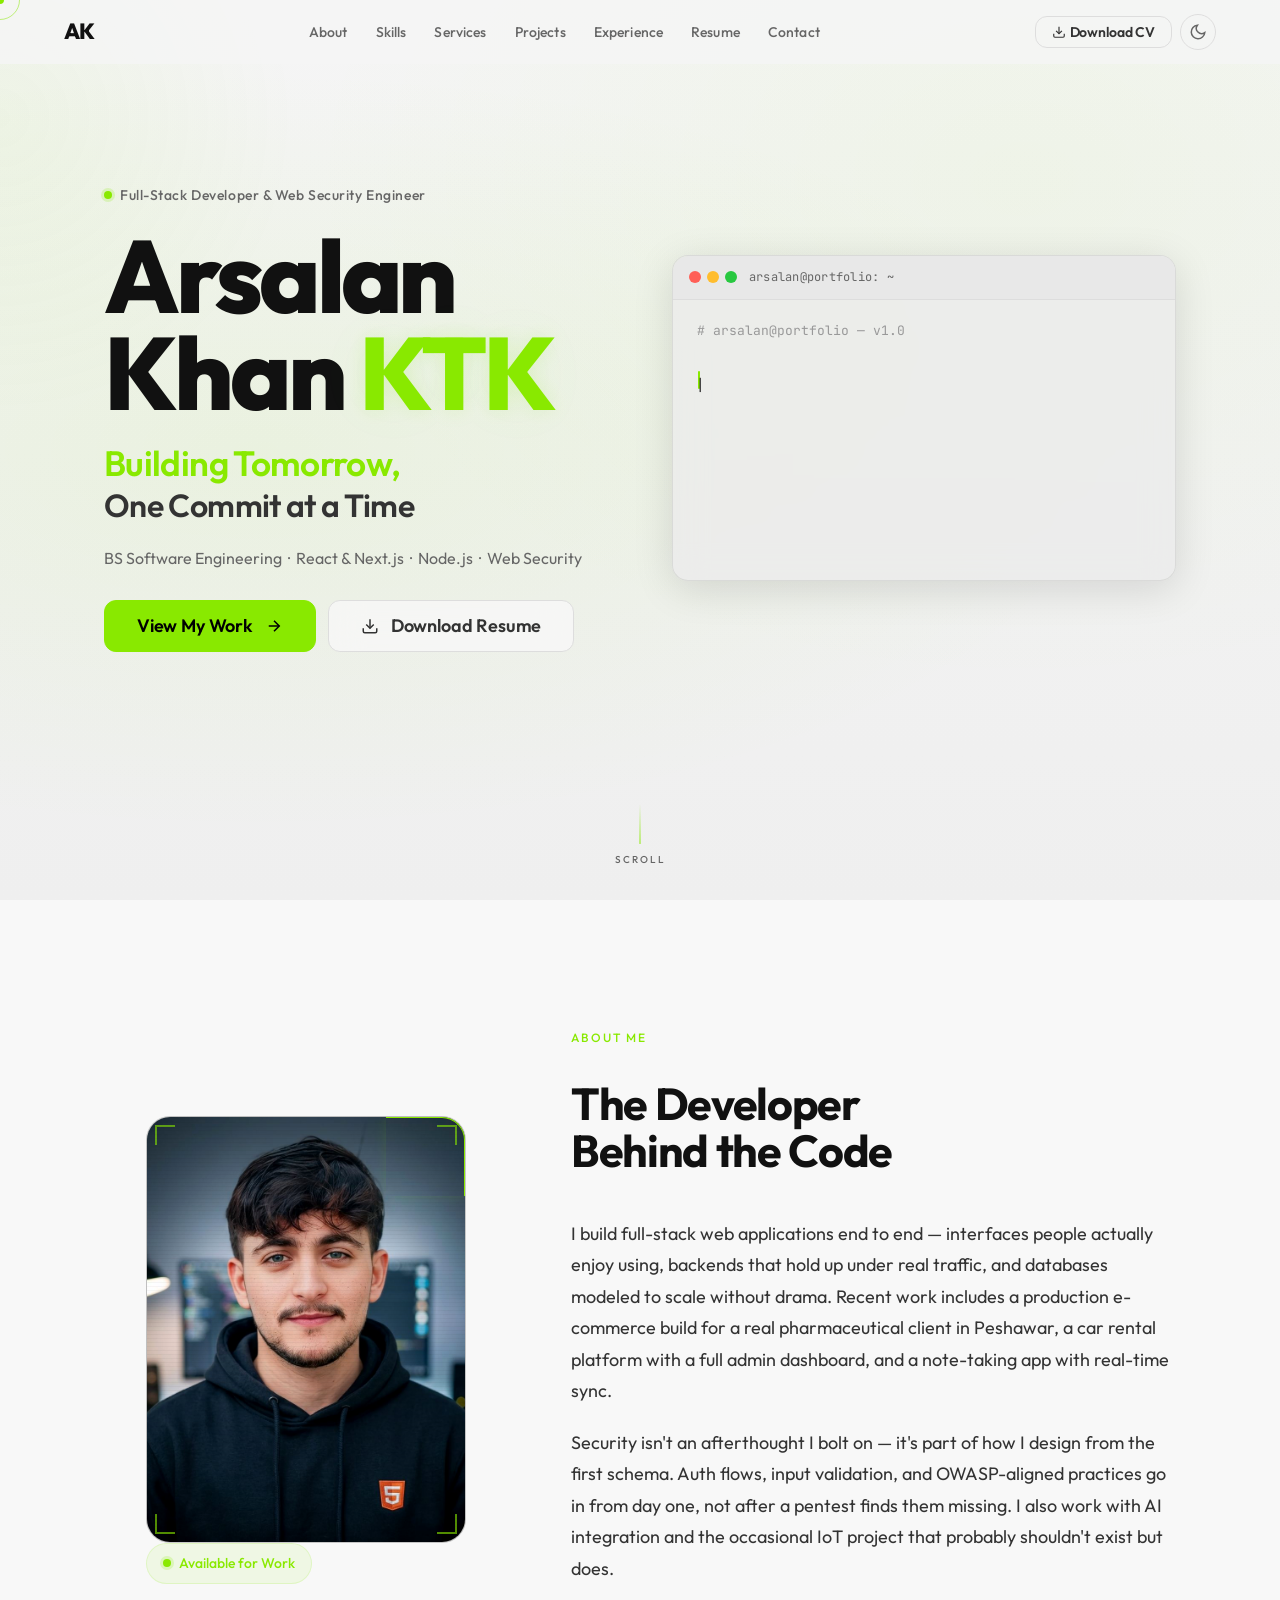
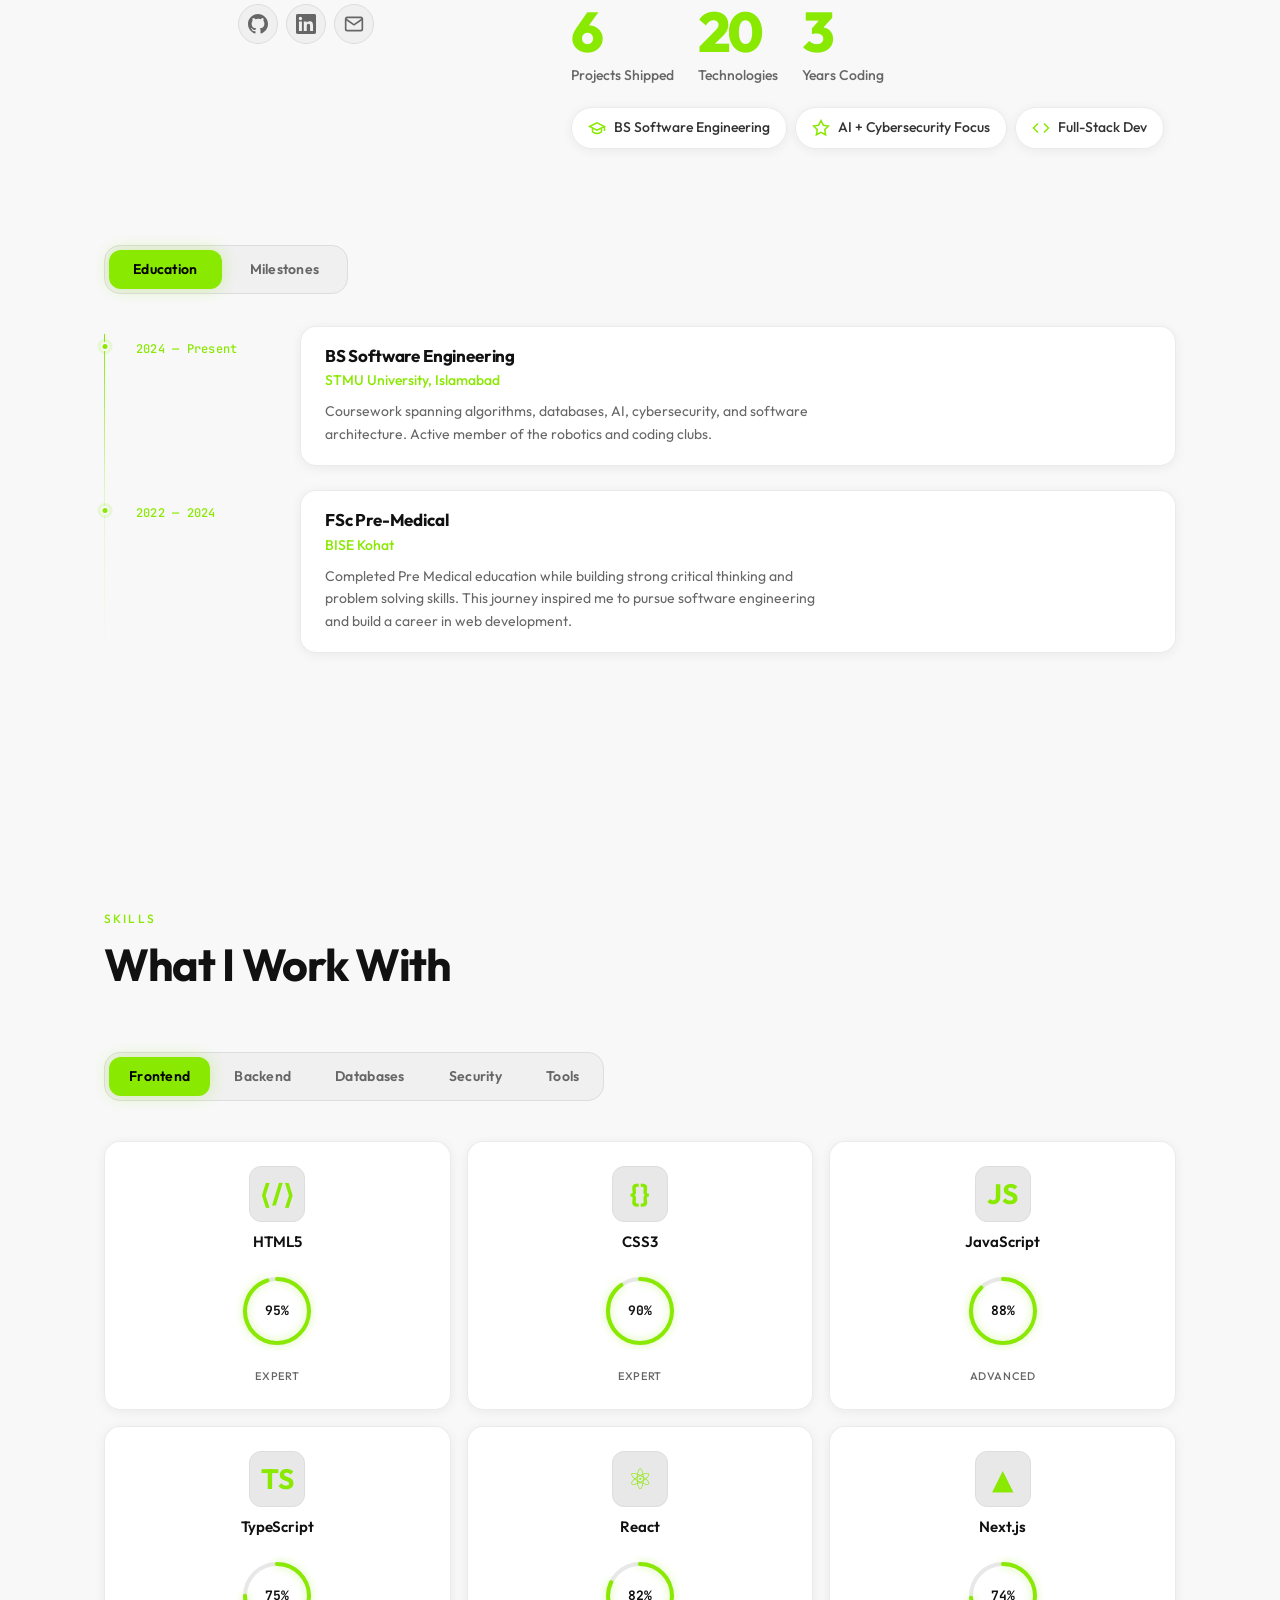
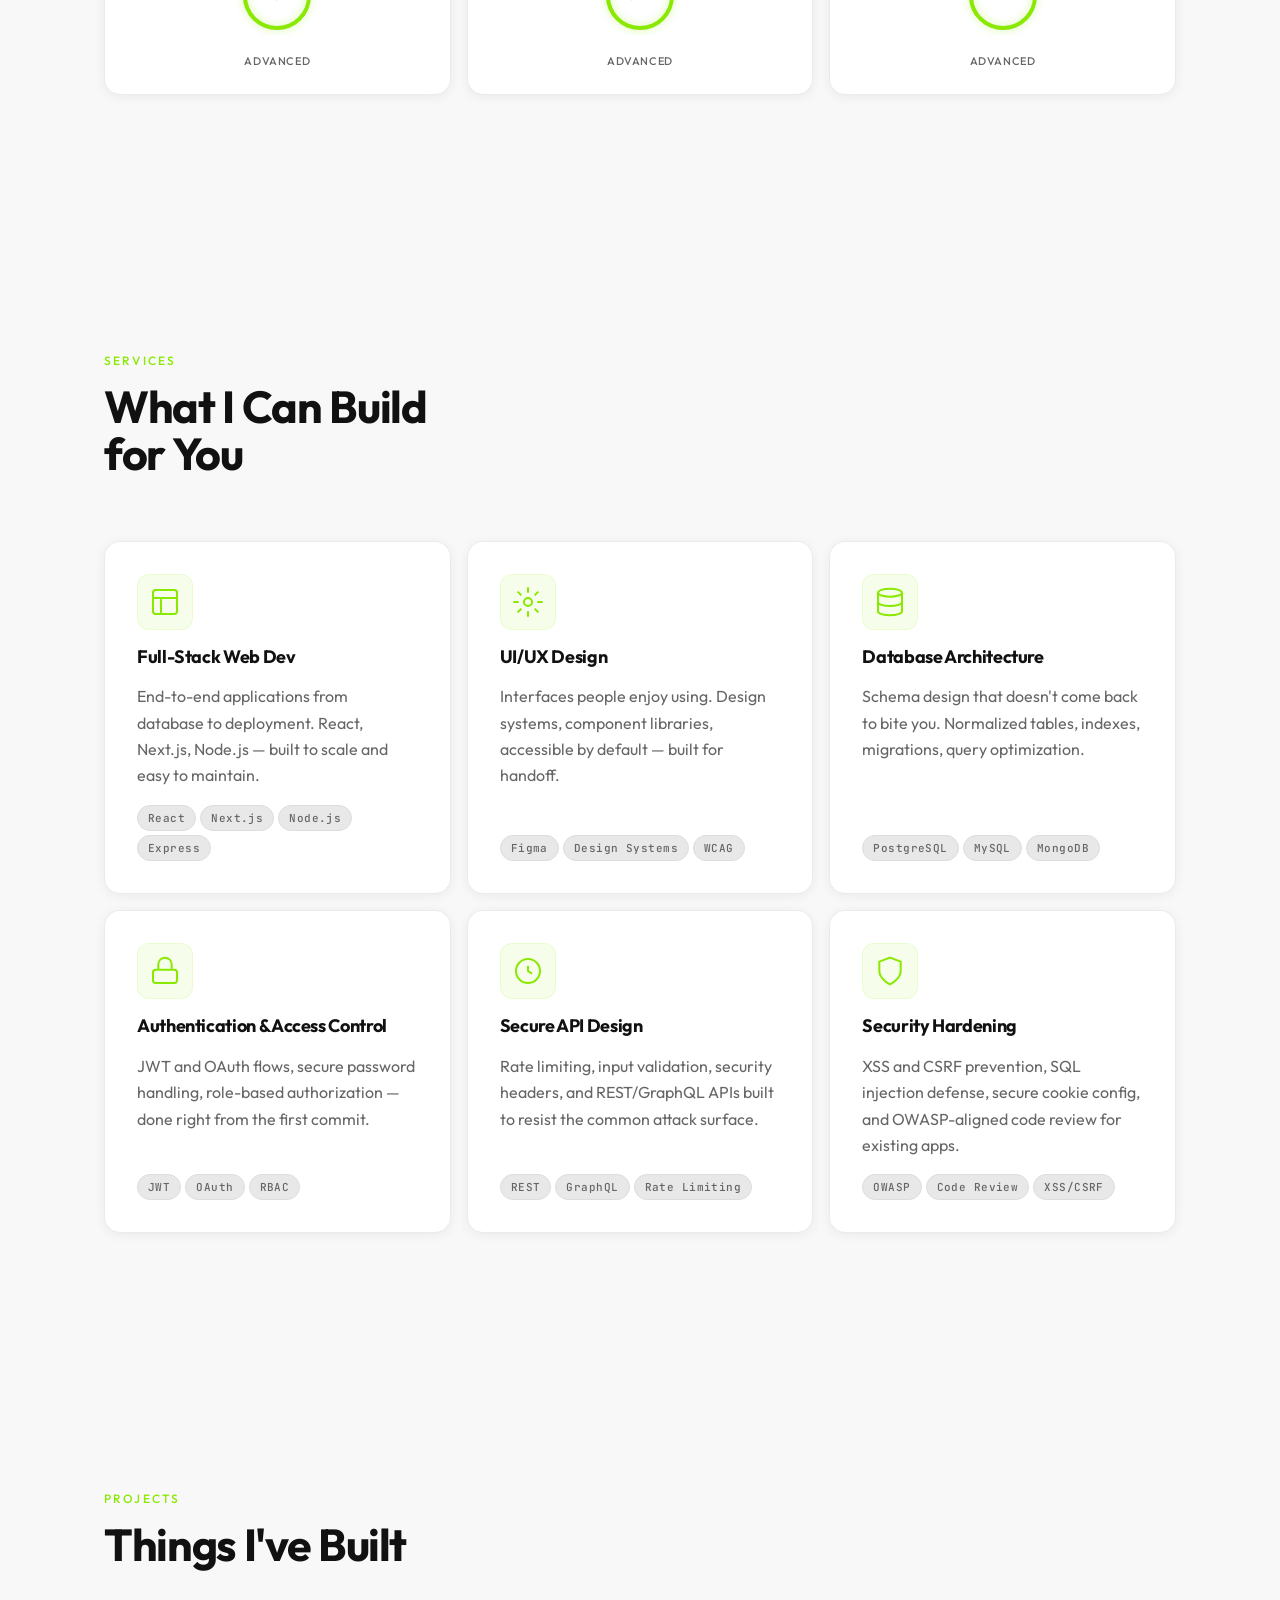
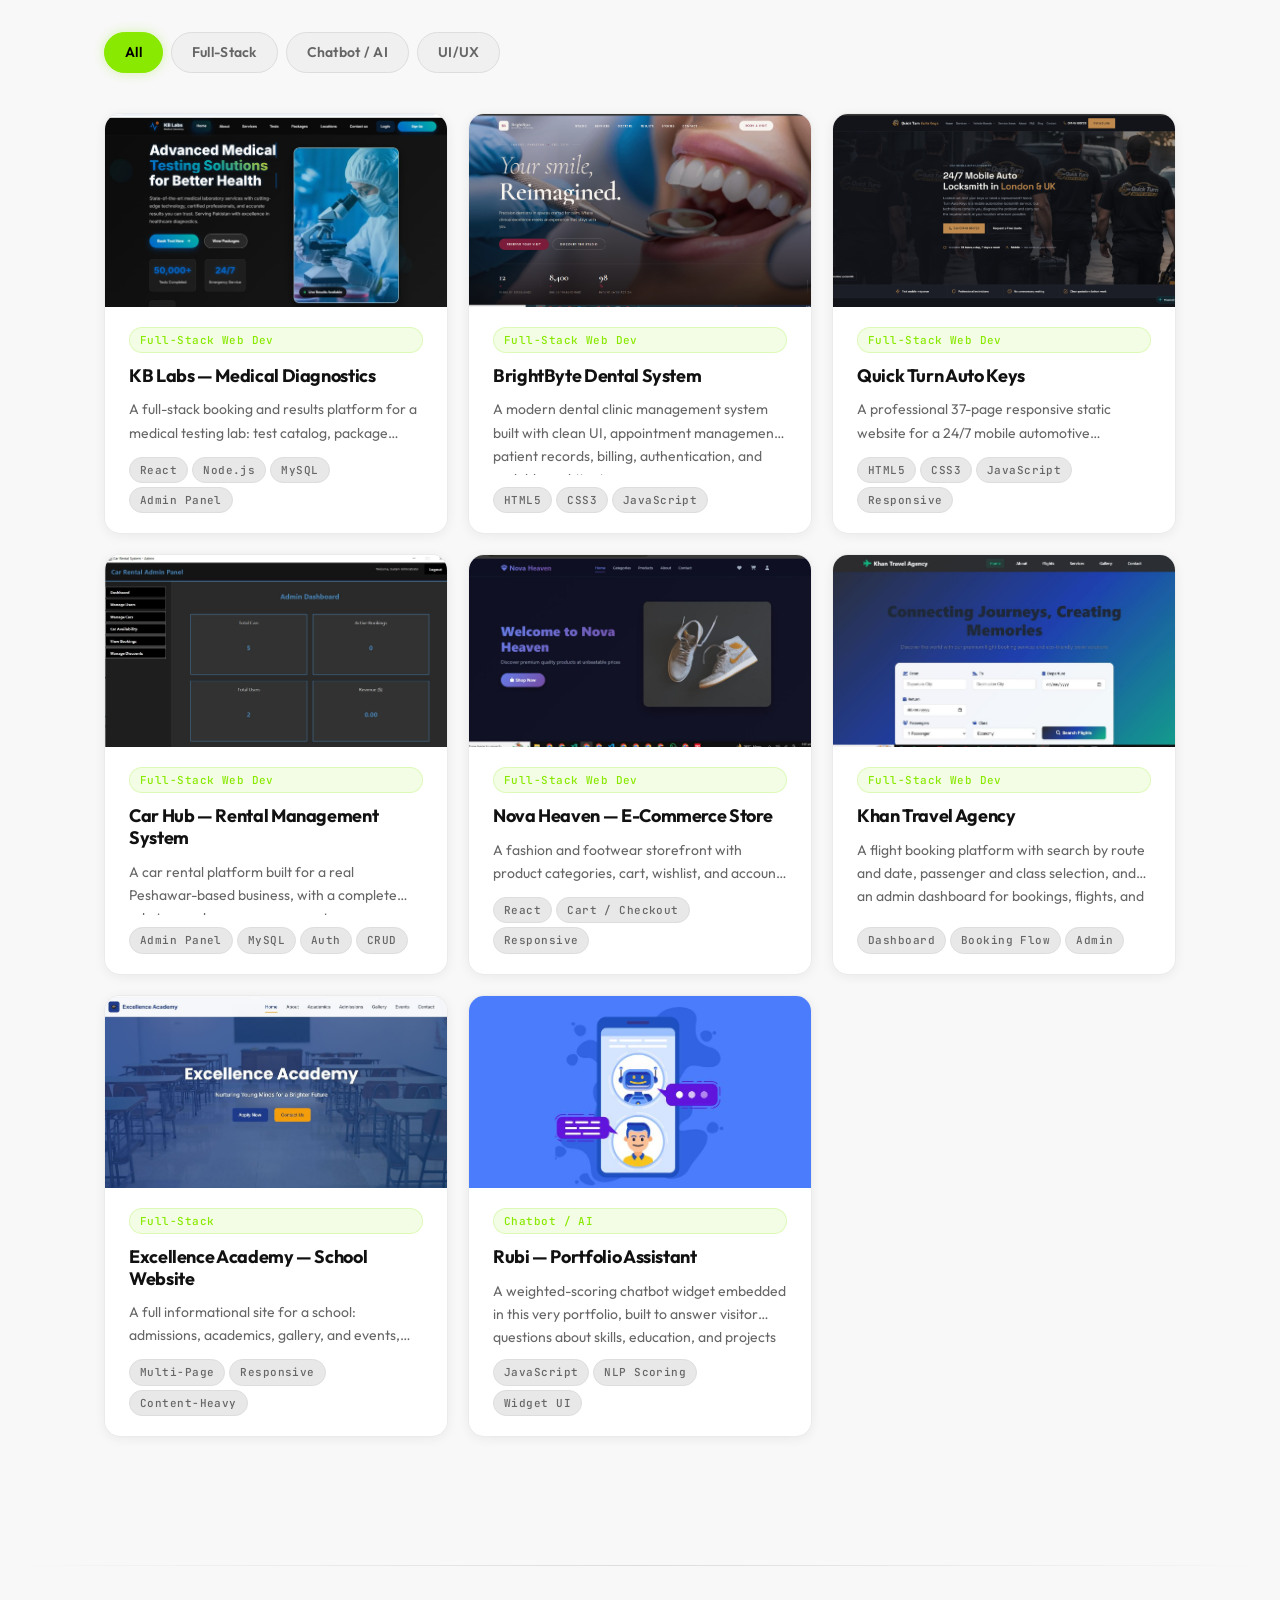
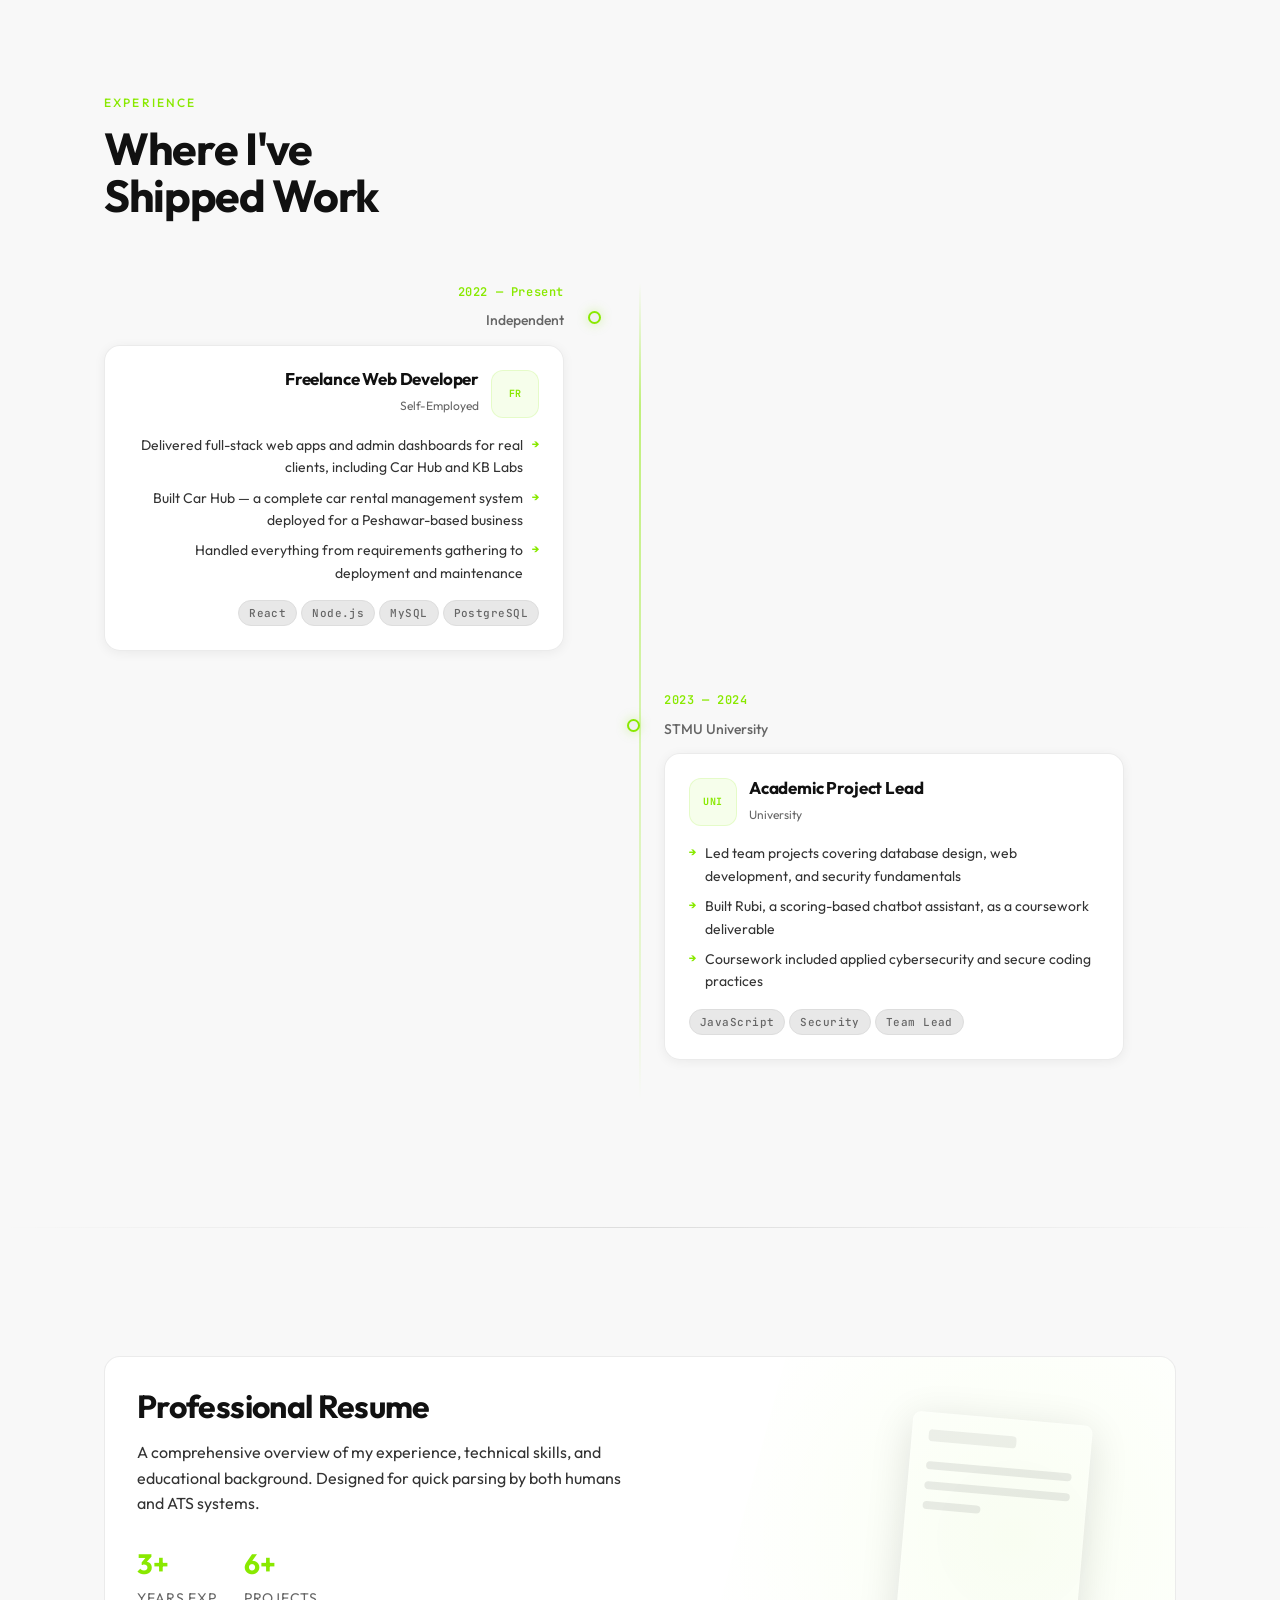
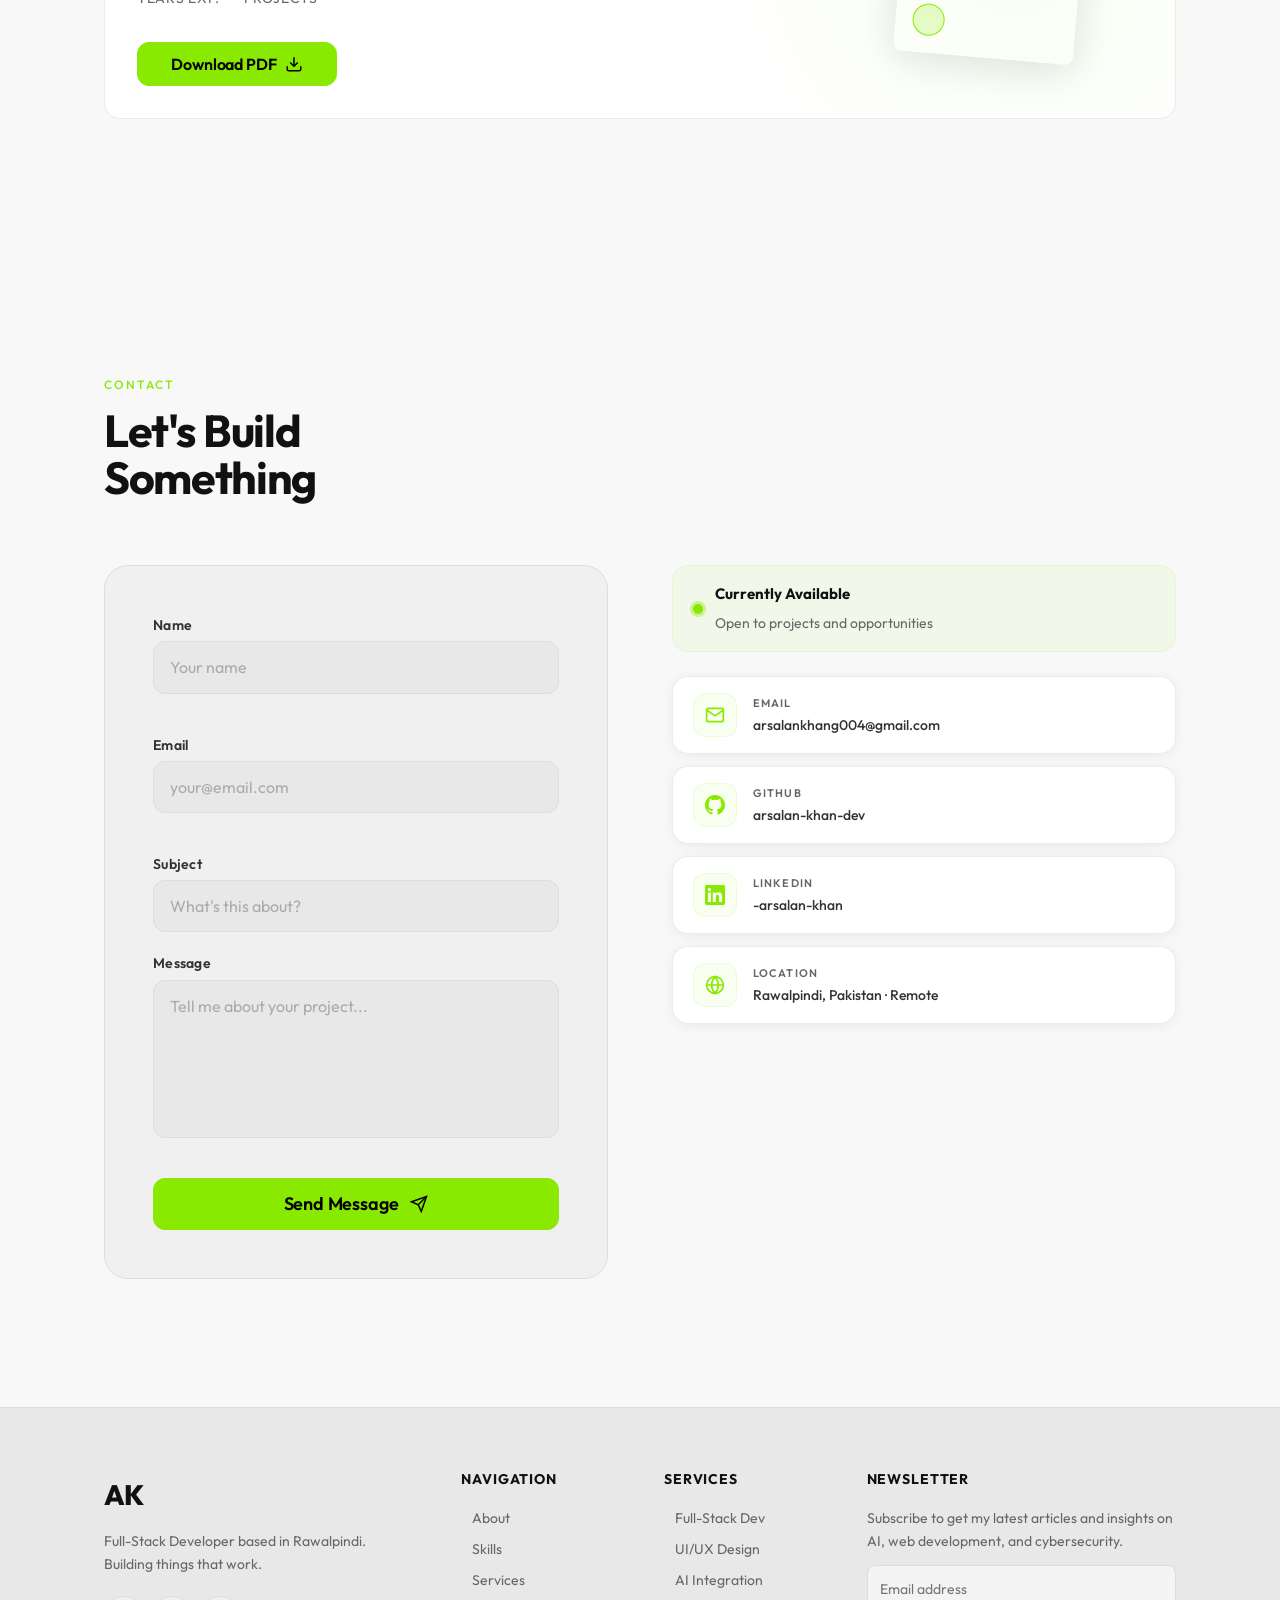
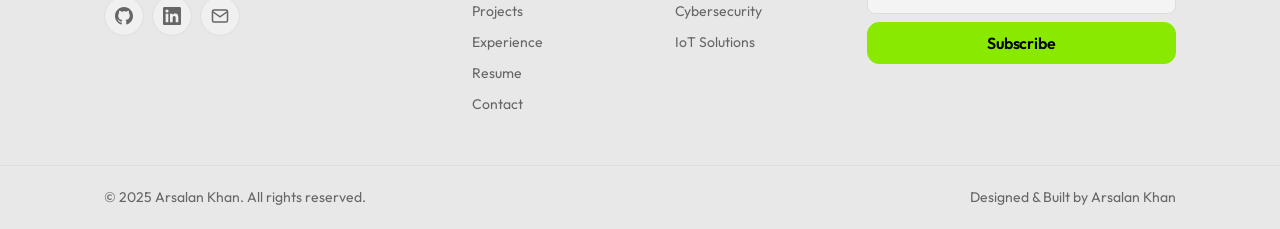
==== commit 34900bac: "Add BrightByte and Quick Turn Auto Keys projects" ====
--- a/index.html
+++ b/index.html
@@ -482,6 +482,47 @@
               <p class="project-card__desc">A full-stack booking and results platform for a medical testing lab: test catalog, package management, bookings, and a staff-facing admin dashboard.</p>
               <div class="project-card__tech">
                 <span class="tag">React</span><span class="tag">Node.js</span><span class="tag">MySQL</span><span class="tag">Admin Panel</span>
+              </div>
+            </div>
+          </article>
+
+          <article class="project-card reveal-up" data-category="web" data-cursor="pointer" tabindex="0" role="button" aria-label="View BrightByte Dental System project details">
+            <div class="project-card__img">
+              <img src="images/projects/brightbyte-dental-1.jpg" alt="BrightByte Dental System clinic management dashboard" class="project-card__thumb" loading="lazy" width="800" height="450">
+              <div class="project-card__overlay">
+                <span class="project-card__link project-card__link--pending" aria-label="GitHub link available in project details" title="GitHub link available in project details">
+                  <svg width="18" height="18" viewBox="0 0 24 24" fill="currentColor" aria-hidden="true"><path d="M12 0C5.374 0 0 5.373 0 12c0 5.302 3.438 9.8 8.207 11.387.599.111.793-.261.793-.577v-2.234c-3.338.726-4.033-1.416-4.033-1.416-.546-1.387-1.333-1.756-1.333-1.756-1.089-.745.083-.729.083-.729 1.205.084 1.839 1.237 1.839 1.237 1.07 1.834 2.807 1.304 3.492.997.107-.775.418-1.305.762-1.604-2.665-.305-5.467-1.334-5.467-5.931 0-1.311.469-2.381 1.236-3.221-.124-.303-.535-1.524.117-3.176 0 0 1.008-.322 3.301 1.23A11.509 11.509 0 0 1 12 5.803c1.02.005 2.047.138 3.006.404 2.291-1.552 3.297-1.23 3.297-1.23.653 1.653.242 2.874.118 3.176.77.84 1.235 1.911 1.235 3.221 0 4.609-2.807 5.624-5.479 5.921.43.372.823 1.102.823 2.222v3.293c0 .319.192.694.801.576C20.566 21.797 24 17.3 24 12c0-6.627-5.373-12-12-12z"/></svg>
+                </span>
+                <span class="project-card__link project-card__link--pending" aria-label="Live demo available in project details" title="Live demo available in project details">
+                  <svg width="18" height="18" viewBox="0 0 24 24" fill="none" stroke="currentColor" stroke-width="2" aria-hidden="true"><path d="M18 13v6a2 2 0 0 1-2 2H5a2 2 0 0 1-2-2V8a2 2 0 0 1 2-2h6"/><polyline points="15 3 21 3 21 9"/><line x1="10" y1="14" x2="21" y2="3"/></svg>
+                </span>
+              </div>
+            </div>
+            <div class="project-card__body">
+              <span class="tag tag--accent">Full-Stack Web Dev</span>
+              <h3 class="project-card__title">BrightByte Dental System</h3>
+              <p class="project-card__desc">A modern dental clinic management system built with clean UI, appointment management, patient records, billing, authentication, and scalable architecture.</p>
+              <div class="project-card__tech">
+                <span class="tag">HTML5</span><span class="tag">CSS3</span><span class="tag">JavaScript</span>
+              </div>
+            </div>
+          </article>
+
+          <article class="project-card reveal-up" data-category="web" data-cursor="pointer" tabindex="0" role="button" aria-label="View Quick Turn Auto Keys project details">
+            <div class="project-card__img">
+              <img src="images/projects/quick-turn-auto-keys-1.jpg" alt="Quick Turn Auto Keys automotive locksmith website" class="project-card__thumb" loading="lazy" width="800" height="450">
+              <div class="project-card__overlay">
+                <span class="project-card__link project-card__link--pending" aria-label="Live website available in project details" title="Live website available in project details">
+                  <svg width="18" height="18" viewBox="0 0 24 24" fill="none" stroke="currentColor" stroke-width="2" aria-hidden="true"><path d="M18 13v6a2 2 0 0 1-2 2H5a2 2 0 0 1-2-2V8a2 2 0 0 1 2-2h6"/><polyline points="15 3 21 3 21 9"/><line x1="10" y1="14" x2="21" y2="3"/></svg>
+                </span>
+              </div>
+            </div>
+            <div class="project-card__body">
+              <span class="tag tag--accent">Full-Stack Web Dev</span>
+              <h3 class="project-card__title">Quick Turn Auto Keys</h3>
+              <p class="project-card__desc">A professional 37-page responsive static website for a 24/7 mobile automotive locksmith service, covering car key replacement, programming, repairs, lockouts, ignition services, service areas, vehicle brands, FAQs, blog content, and customer enquiries.</p>
+              <div class="project-card__tech">
+                <span class="tag">HTML5</span><span class="tag">CSS3</span><span class="tag">JavaScript</span><span class="tag">Responsive</span>
               </div>
             </div>
           </article>
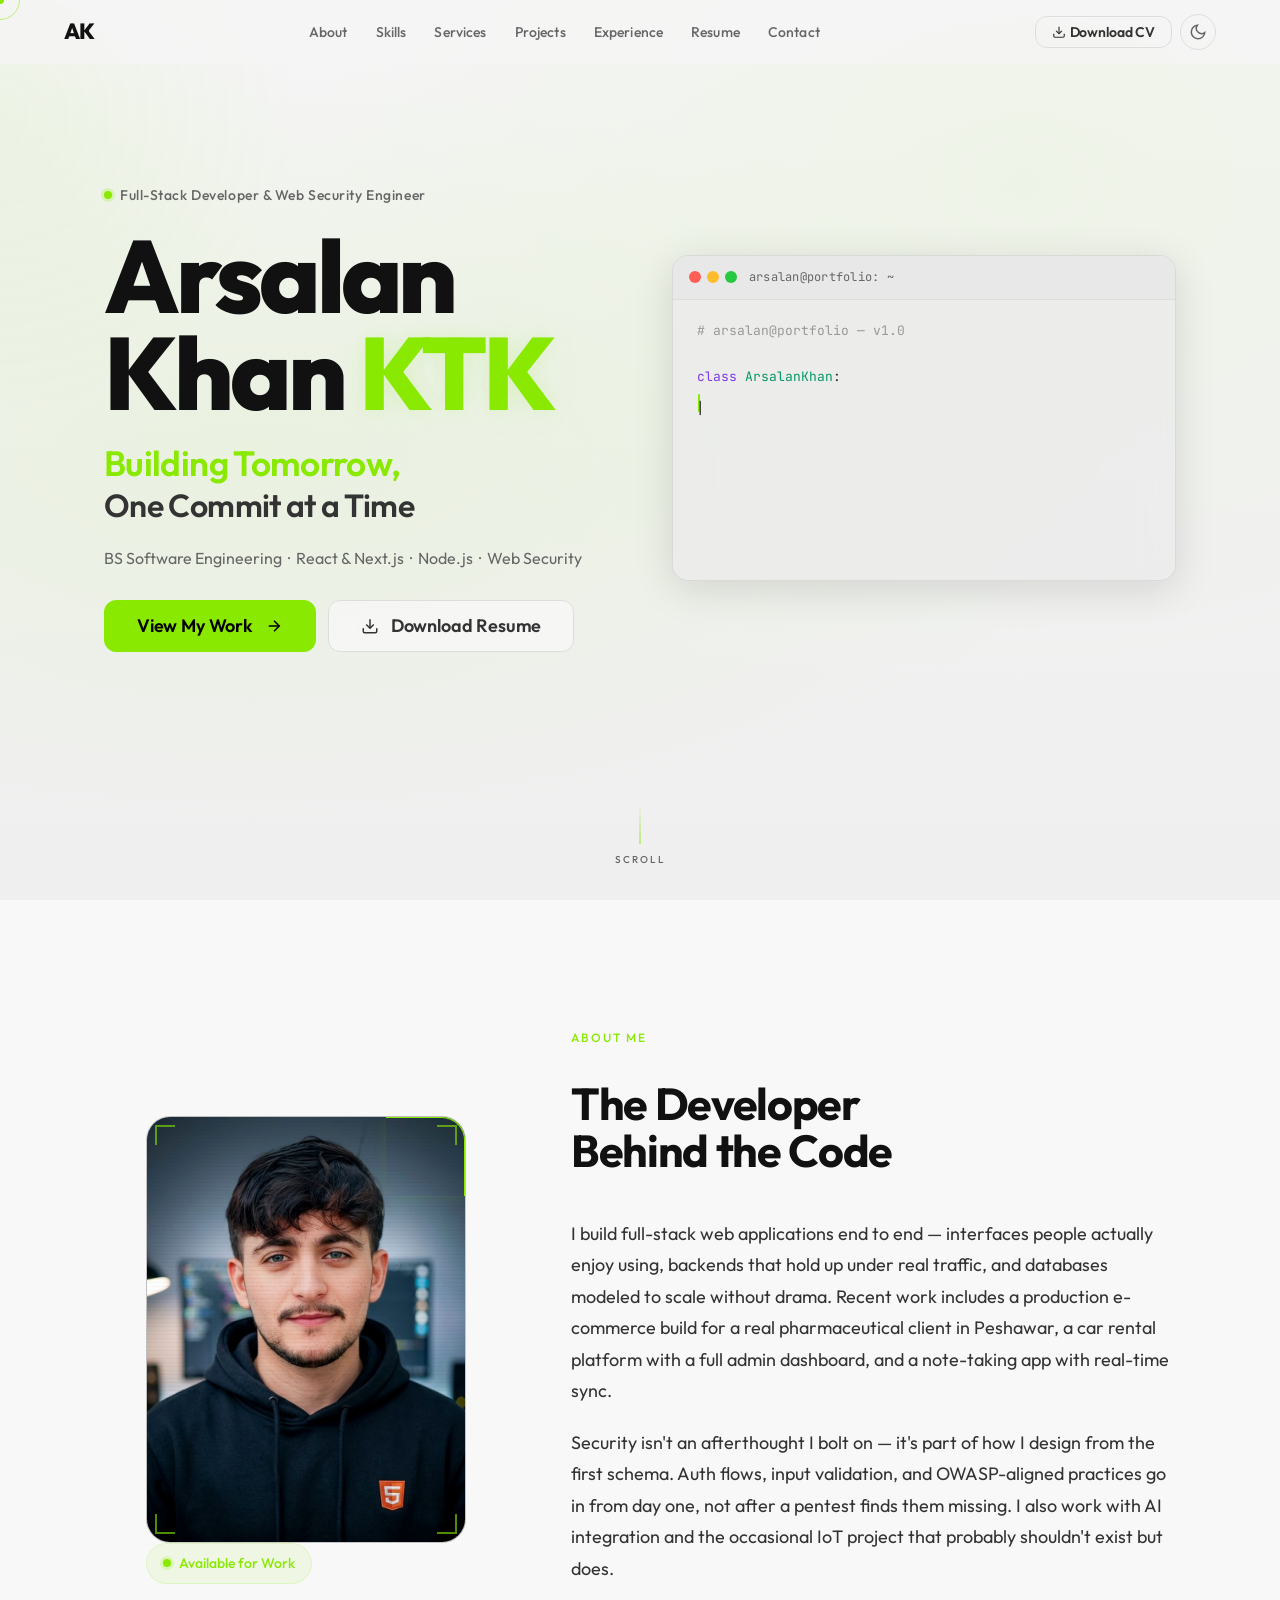
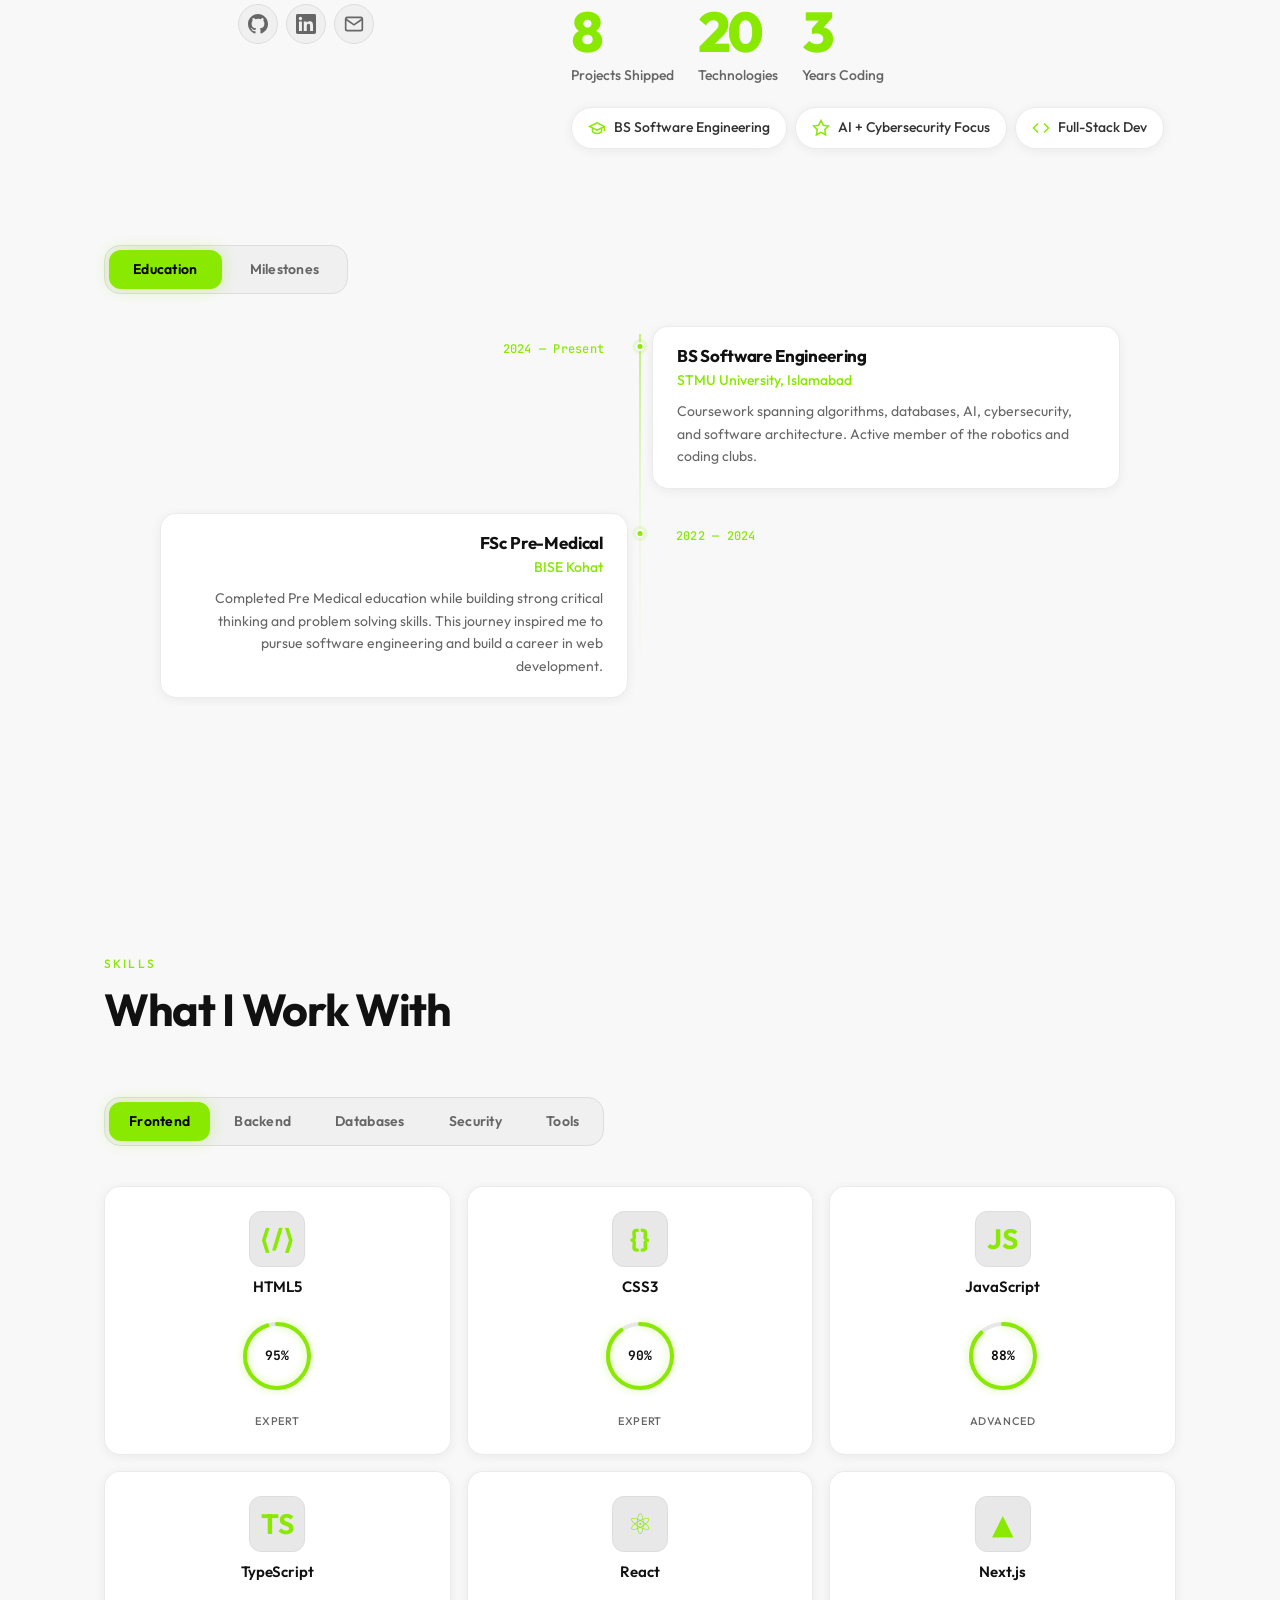
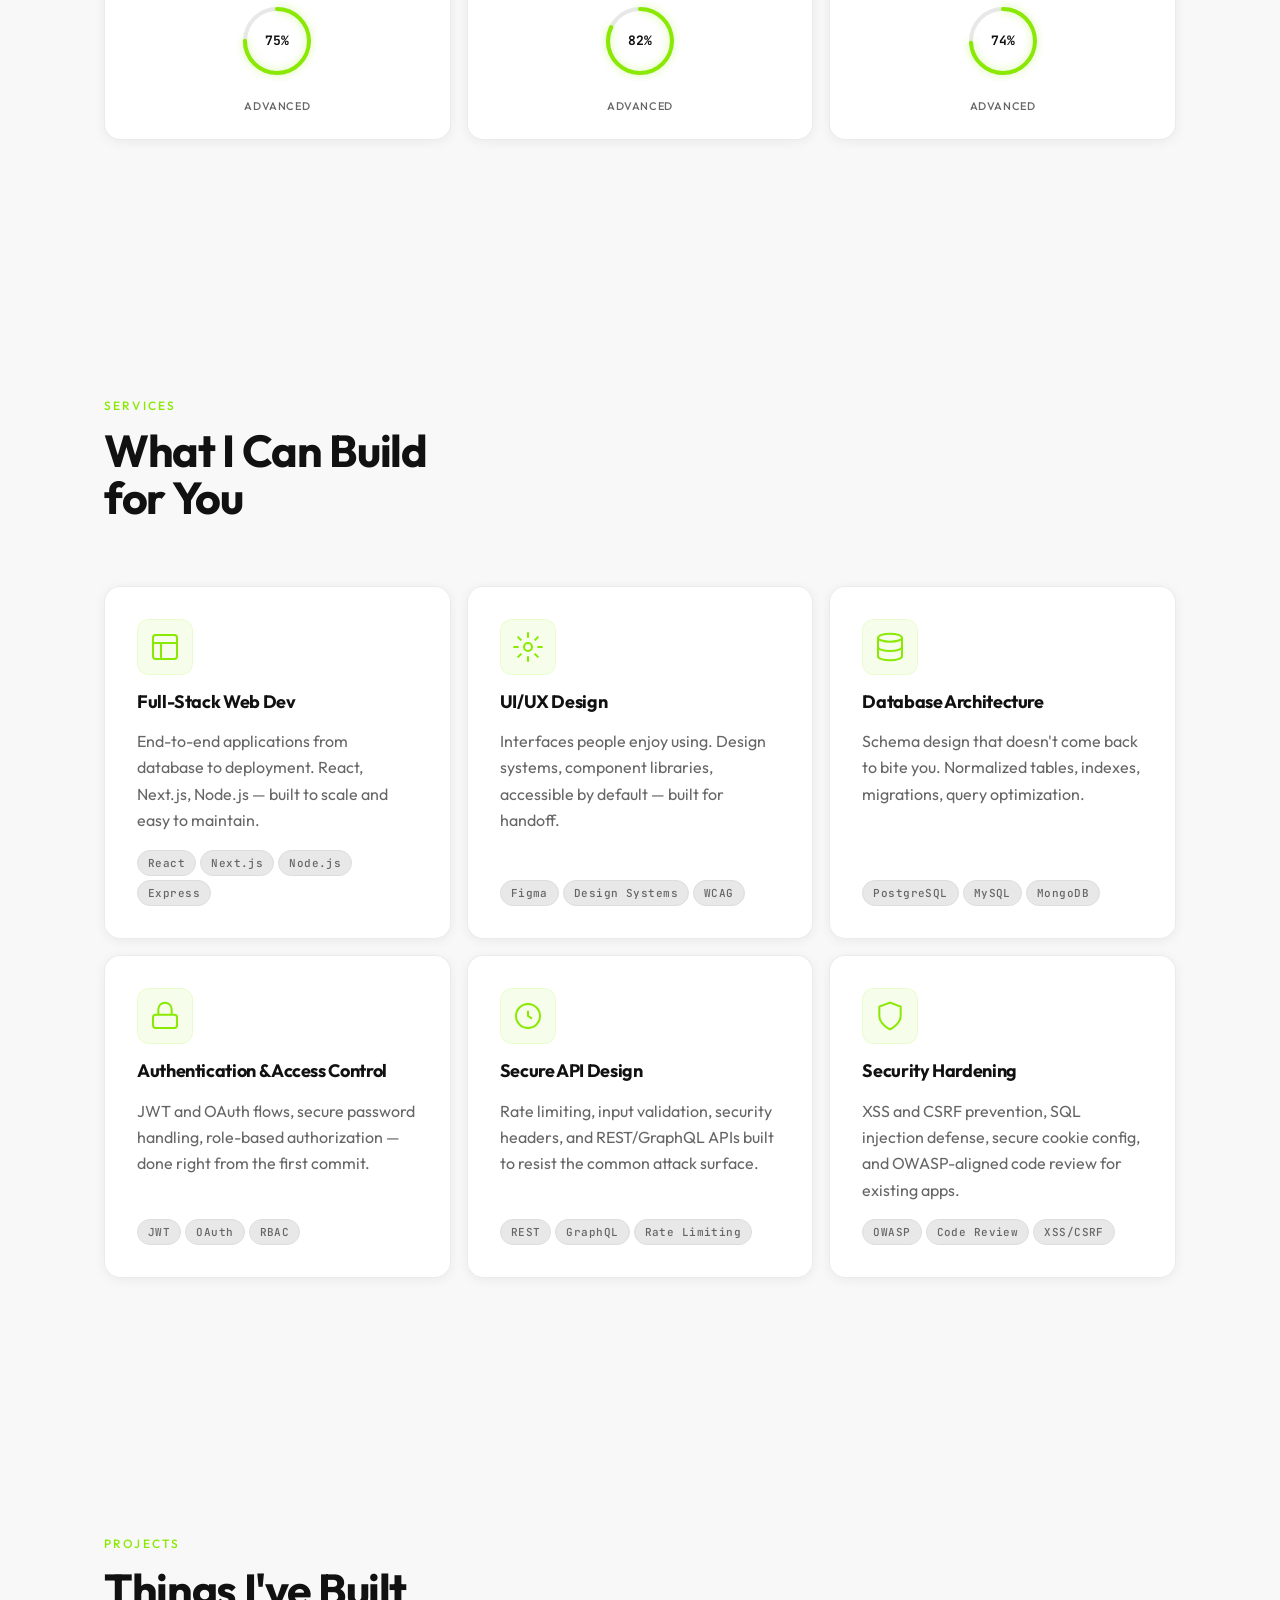
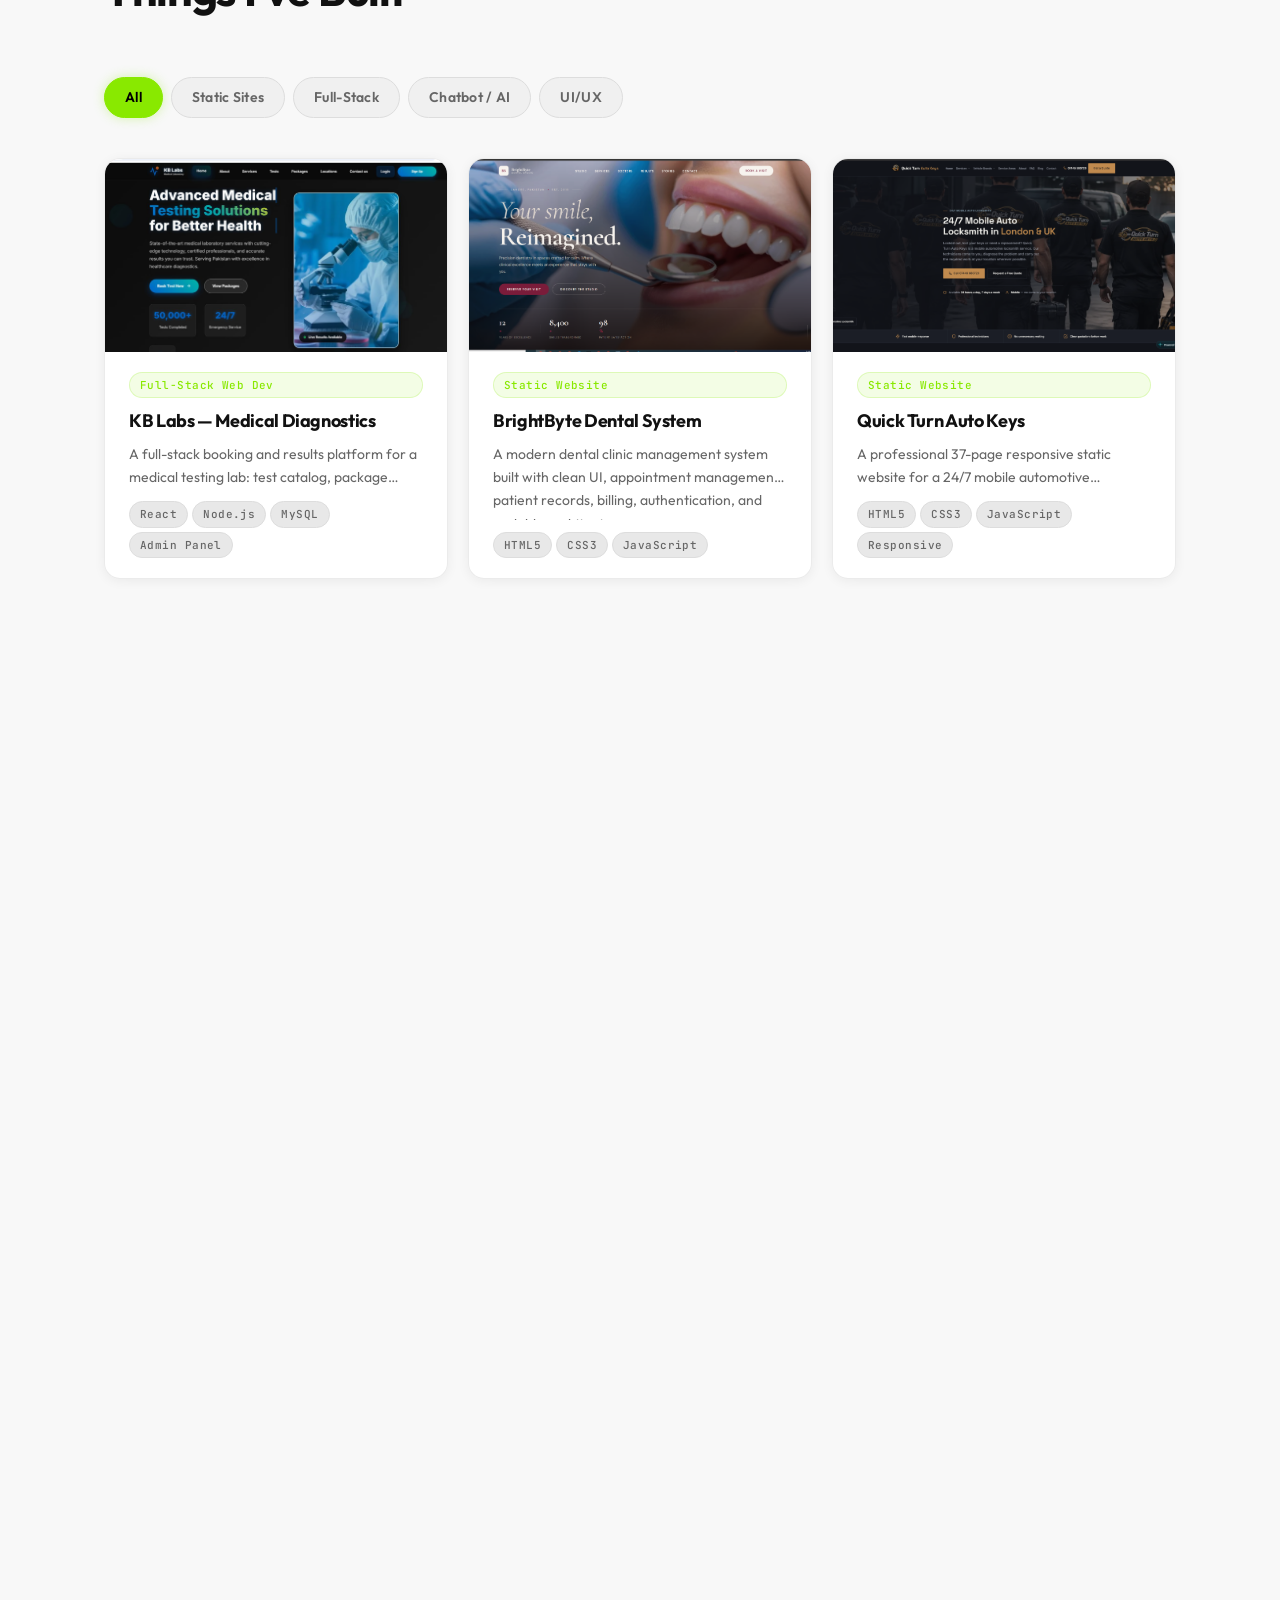
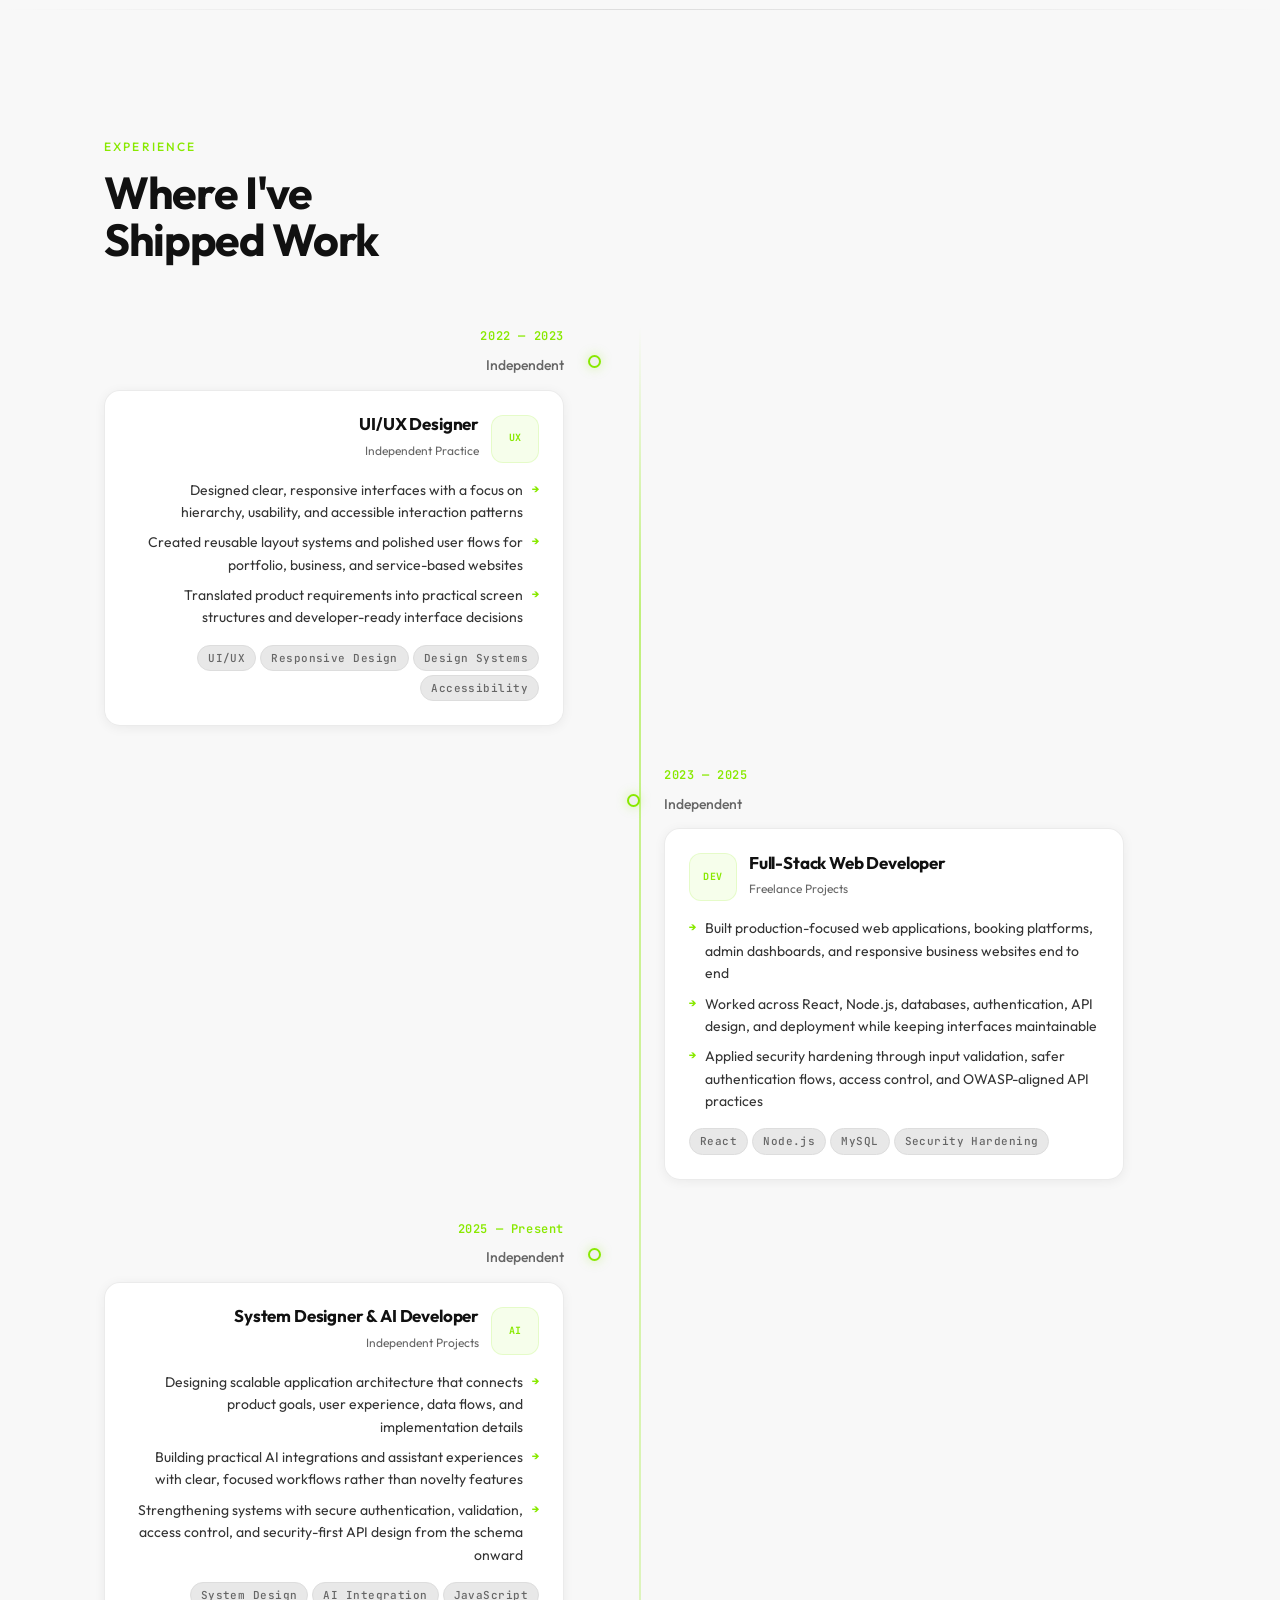
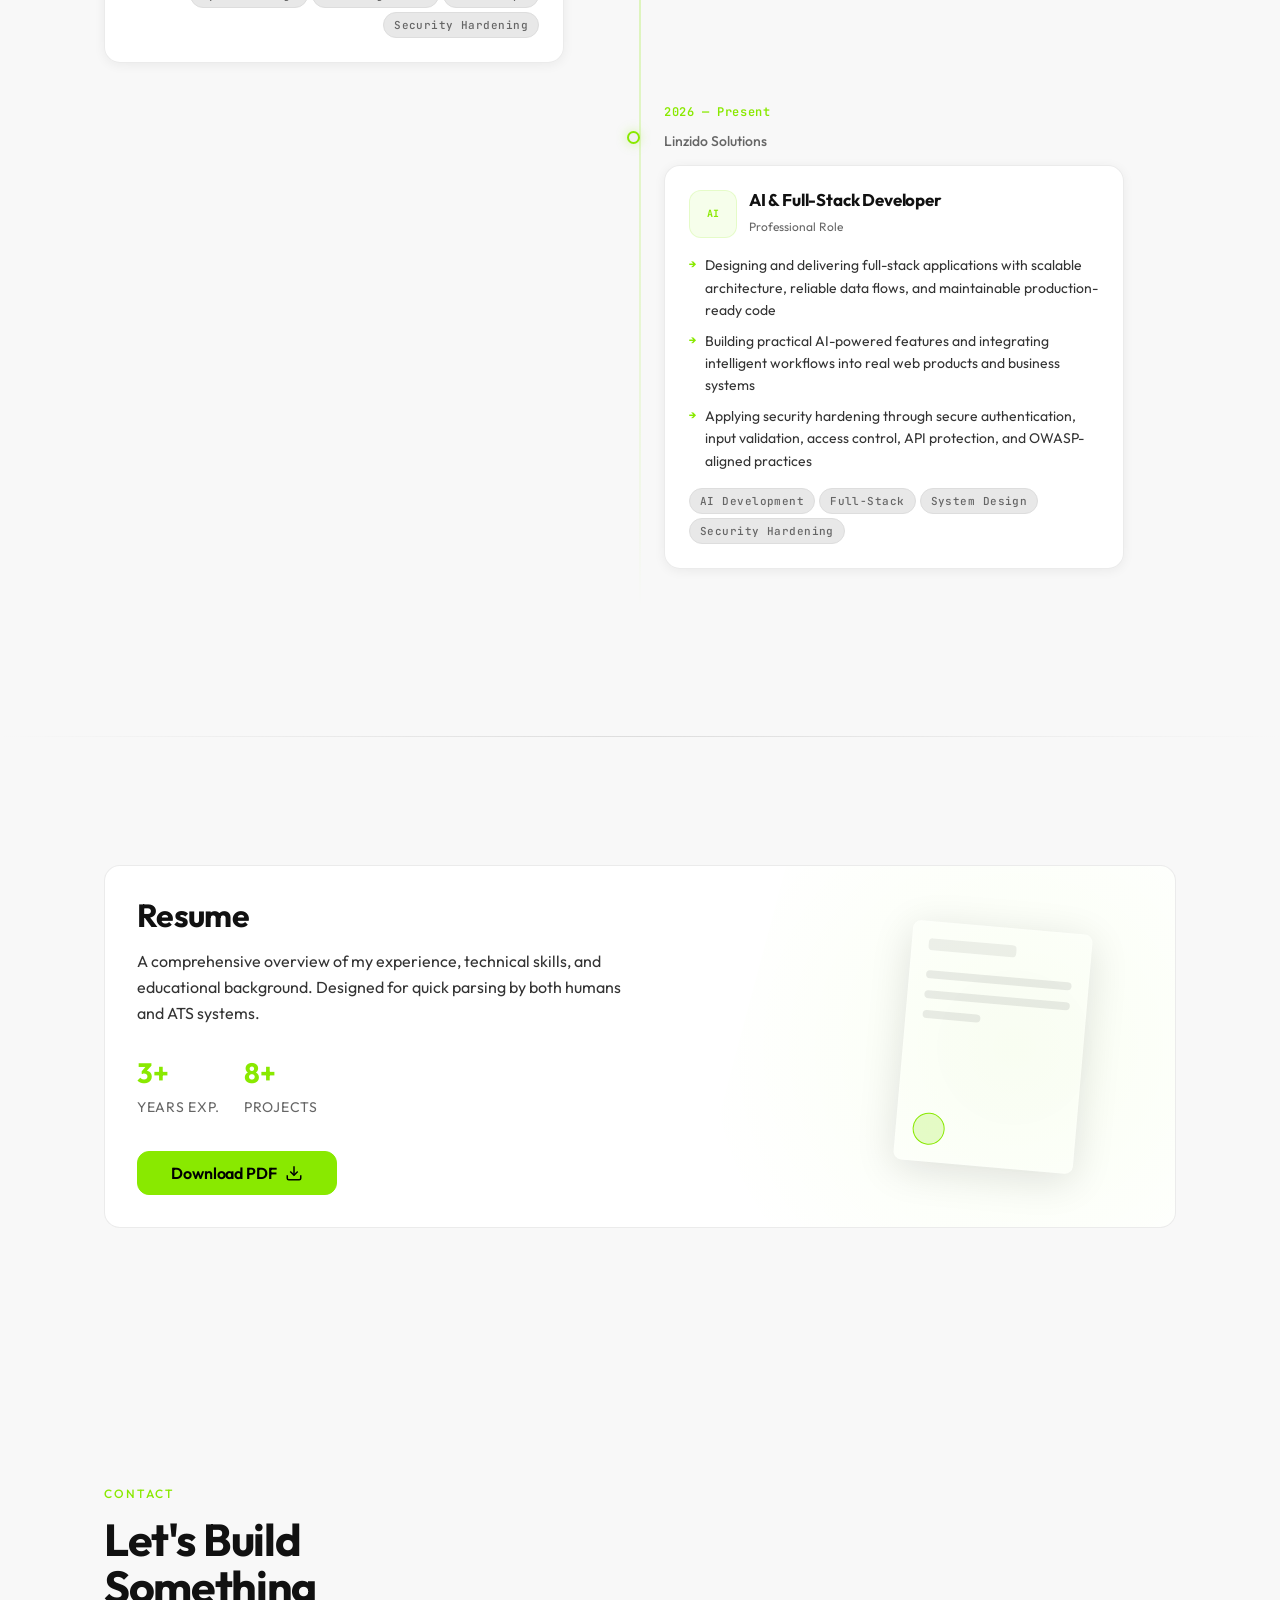
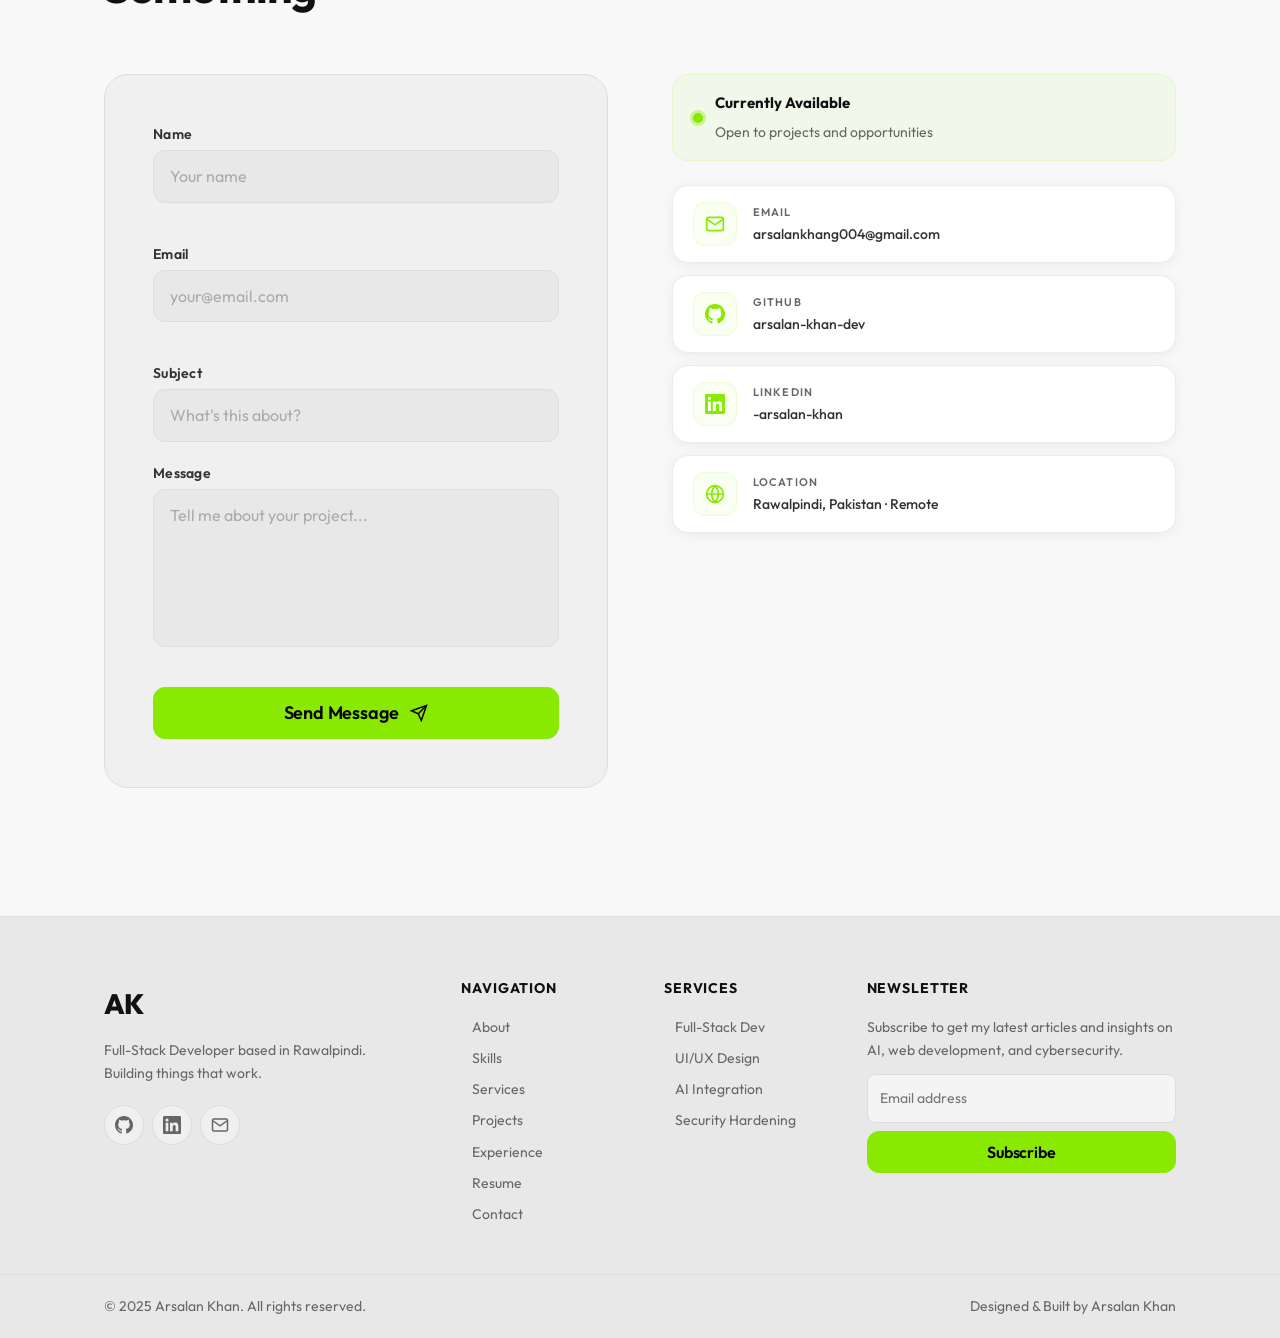
==== commit f46c4b40: "Update portfolio" ====
--- a/index.html
+++ b/index.html
@@ -94,7 +94,7 @@
       </ul>
 
       <div class="nav__actions">
-        <a href="public/resume/arsalan-khan-cv.pdf" download class="btn btn--ghost btn--sm" data-fallback="#" data-cursor="pointer" aria-label="Download CV">
+        <a href="public/resume/Muhammad%20Arsalan%20Khan%20CV.pdf" download class="btn btn--ghost btn--sm" data-fallback="#" data-cursor="pointer" aria-label="Download CV">
           <svg width="14" height="14" viewBox="0 0 24 24" fill="none" stroke="currentColor" stroke-width="2" aria-hidden="true"><path d="M21 15v4a2 2 0 0 1-2 2H5a2 2 0 0 1-2-2v-4"/><polyline points="7 10 12 15 17 10"/><line x1="12" y1="15" x2="12" y2="3"/></svg>
           Download CV
         </a>
@@ -163,7 +163,7 @@
               View My Work
               <svg width="18" height="18" viewBox="0 0 24 24" fill="none" stroke="currentColor" stroke-width="2" aria-hidden="true"><line x1="5" y1="12" x2="19" y2="12"/><polyline points="12 5 19 12 12 19"/></svg>
             </a>
-            <a href="public/resume/arsalan-khan-cv.pdf" download class="btn btn--glass btn--lg magnetic" data-cursor="cta">
+            <a href="public/resume/Muhammad%20Arsalan%20Khan%20CV.pdf" download class="btn btn--glass btn--lg magnetic" data-cursor="cta">
               <svg width="18" height="18" viewBox="0 0 24 24" fill="none" stroke="currentColor" stroke-width="2" aria-hidden="true"><path d="M21 15v4a2 2 0 0 1-2 2H5a2 2 0 0 1-2-2v-4"/><polyline points="7 10 12 15 17 10"/><line x1="12" y1="15" x2="12" y2="3"/></svg>
               Download Resume
             </a>
@@ -221,7 +221,7 @@
               <a href="https://github.com/arsalan-khan-dev" target="_blank" rel="noopener noreferrer" class="social-link" aria-label="GitHub profile" data-cursor="pointer">
                 <svg width="20" height="20" viewBox="0 0 24 24" fill="currentColor" aria-hidden="true"><path d="M12 0C5.374 0 0 5.373 0 12c0 5.302 3.438 9.8 8.207 11.387.599.111.793-.261.793-.577v-2.234c-3.338.726-4.033-1.416-4.033-1.416-.546-1.387-1.333-1.756-1.333-1.756-1.089-.745.083-.729.083-.729 1.205.084 1.839 1.237 1.839 1.237 1.07 1.834 2.807 1.304 3.492.997.107-.775.418-1.305.762-1.604-2.665-.305-5.467-1.334-5.467-5.931 0-1.311.469-2.381 1.236-3.221-.124-.303-.535-1.524.117-3.176 0 0 1.008-.322 3.301 1.23A11.509 11.509 0 0 1 12 5.803c1.02.005 2.047.138 3.006.404 2.291-1.552 3.297-1.23 3.297-1.23.653 1.653.242 2.874.118 3.176.77.84 1.235 1.911 1.235 3.221 0 4.609-2.807 5.624-5.479 5.921.43.372.823 1.102.823 2.222v3.293c0 .319.192.694.801.576C20.566 21.797 24 17.3 24 12c0-6.627-5.373-12-12-12z"/></svg>
               </a>
-              <a href="https://linkedin.com/in/-arsalan-khan" target="_blank" rel="noopener noreferrer" class="social-link" aria-label="LinkedIn profile" data-cursor="pointer">
+              <a href="https://www.linkedin.com/in/-arsalan-khan/" target="_blank" rel="noopener noreferrer" class="social-link" aria-label="LinkedIn profile" data-cursor="pointer">
                 <svg width="20" height="20" viewBox="0 0 24 24" fill="currentColor" aria-hidden="true"><path d="M20.447 20.452h-3.554v-5.569c0-1.328-.027-3.037-1.852-3.037-1.853 0-2.136 1.445-2.136 2.939v5.667H9.351V9h3.414v1.561h.046c.477-.9 1.637-1.85 3.37-1.85 3.601 0 4.267 2.37 4.267 5.455v6.286zM5.337 7.433a2.062 2.062 0 0 1-2.063-2.065 2.064 2.064 0 1 1 2.063 2.065zm1.782 13.019H3.555V9h3.564v11.452zM22.225 0H1.771C.792 0 0 .774 0 1.729v20.542C0 23.227.792 24 1.771 24h20.451C23.2 24 24 23.227 24 22.271V1.729C24 .774 23.2 0 22.222 0h.003z"/></svg>
               </a>
               <a href="mailto:arsalankhang004@gmail.com" class="social-link" aria-label="Send email" data-cursor="pointer">
@@ -245,7 +245,7 @@
             <!-- Stats -->
             <div class="about__stats reveal-up">
               <div class="stat-bubble">
-                <span class="stat-bubble__num" data-target="6">0</span>
+                <span class="stat-bubble__num" data-target="8">0</span>
                 <span class="stat-bubble__label">Projects Shipped</span>
               </div>
               <div class="stat-bubble">
@@ -316,30 +316,41 @@
 
 </div>
 
+          </div>
+
           <div class="timeline__content is-hidden" id="tab-milestones" role="tabpanel" aria-labelledby="tab-btn-milestones">
             <div class="timeline__line" aria-hidden="true"></div>
             <div class="timeline__entry">
+              <div class="timeline__date"><time datetime="2024">2024</time></div>
+              <div class="timeline__card">
+                <h3 class="timeline__title">Full-Stack Web Development Intern</h3>
+                <p class="timeline__org">CodeAlpha</p>
+                <p class="timeline__desc">Began my professional development journey by building practical frontend and backend foundations with Node.js, React.js, JavaScript, HTML, and CSS. Worked with API integration and responsive web development across complete user flows.</p>
+                <div class="timeline__tags">
+                  <span class="tag">React.js</span><span class="tag">Node.js</span><span class="tag">API Integration</span><span class="tag">Responsive Web</span>
+                </div>
+              </div>
+            </div>
+            <div class="timeline__entry">
               <div class="timeline__date"><time datetime="2025">2025</time></div>
               <div class="timeline__card">
-                <h3 class="timeline__title">Launched Car Hub</h3>
-                <p class="timeline__org">Freelance Project</p>
-                <p class="timeline__desc">Full-stack car rental management system for a Peshawar-based business — admin panel, bookings, availability tracking, complete deployment.</p>
+                <h3 class="timeline__title">Web Application Security Intern</h3>
+                <p class="timeline__org">Tech Hierarchy</p>
+                <p class="timeline__desc">Expanded my development background into web application security through vulnerability identification, security testing, and OWASP concepts. Practiced with Kali Linux, OWASP Juice Shop, DVWA, Nmap, and Wireshark.</p>
+                <div class="timeline__tags">
+                  <span class="tag">OWASP</span><span class="tag">Kali Linux</span><span class="tag">Security Testing</span><span class="tag">Nmap</span>
+                </div>
               </div>
             </div>
             <div class="timeline__entry">
-              <div class="timeline__date"><time datetime="2024">2024</time></div>
+              <div class="timeline__date"><time datetime="2026">2026</time></div>
               <div class="timeline__card">
-                <h3 class="timeline__title">KB Labs — Medical Diagnostics Platform</h3>
-                <p class="timeline__org">Freelance Project</p>
-                <p class="timeline__desc">Booking platform and admin dashboard for a medical testing lab, covering the full patient-to-staff workflow.</p>
-              </div>
-            </div>
-            <div class="timeline__entry">
-              <div class="timeline__date"><time datetime="2023">2023</time></div>
-              <div class="timeline__card">
-                <h3 class="timeline__title">Rubi — Portfolio Assistant</h3>
-                <p class="timeline__org">Personal Project</p>
-                <p class="timeline__desc">Built a scoring-based chatbot widget to answer visitor questions about skills, education, and availability directly in the portfolio.</p>
+                <h3 class="timeline__title">Digital Marketing Intern</h3>
+                <p class="timeline__org">Dominate Solutions</p>
+                <p class="timeline__desc">Expanded my professional skill set into digital marketing and business growth, with a focus on Meta Ads, campaign planning, audience targeting, ad creatives, optimization, performance analysis, and conversion-focused strategy.</p>
+                <div class="timeline__tags">
+                  <span class="tag">Meta Ads</span><span class="tag">Audience Targeting</span><span class="tag">Campaign Optimization</span><span class="tag">Performance Analysis</span>
+                </div>
               </div>
             </div>
           </div>
@@ -457,6 +468,7 @@
 
         <div class="projects__filter" role="group" aria-label="Filter projects by category">
           <button class="filter-btn is-active" data-filter="all">All</button>
+          <button class="filter-btn" data-filter="static">Static Sites</button>
           <button class="filter-btn" data-filter="web">Full-Stack</button>
           <button class="filter-btn" data-filter="ai">Chatbot / AI</button>
           <button class="filter-btn" data-filter="ui">UI/UX</button>
@@ -486,7 +498,7 @@
             </div>
           </article>
 
-          <article class="project-card reveal-up" data-category="web" data-cursor="pointer" tabindex="0" role="button" aria-label="View BrightByte Dental System project details">
+          <article class="project-card reveal-up" data-category="static" data-cursor="pointer" tabindex="0" role="button" aria-label="View BrightByte Dental System project details">
             <div class="project-card__img">
               <img src="images/projects/brightbyte-dental-1.jpg" alt="BrightByte Dental System clinic management dashboard" class="project-card__thumb" loading="lazy" width="800" height="450">
               <div class="project-card__overlay">
@@ -499,7 +511,7 @@
               </div>
             </div>
             <div class="project-card__body">
-              <span class="tag tag--accent">Full-Stack Web Dev</span>
+              <span class="tag tag--accent">Static Website</span>
               <h3 class="project-card__title">BrightByte Dental System</h3>
               <p class="project-card__desc">A modern dental clinic management system built with clean UI, appointment management, patient records, billing, authentication, and scalable architecture.</p>
               <div class="project-card__tech">
@@ -508,7 +520,7 @@
             </div>
           </article>
 
-          <article class="project-card reveal-up" data-category="web" data-cursor="pointer" tabindex="0" role="button" aria-label="View Quick Turn Auto Keys project details">
+          <article class="project-card reveal-up" data-category="static" data-cursor="pointer" tabindex="0" role="button" aria-label="View Quick Turn Auto Keys project details">
             <div class="project-card__img">
               <img src="images/projects/quick-turn-auto-keys-1.jpg" alt="Quick Turn Auto Keys automotive locksmith website" class="project-card__thumb" loading="lazy" width="800" height="450">
               <div class="project-card__overlay">
@@ -518,7 +530,7 @@
               </div>
             </div>
             <div class="project-card__body">
-              <span class="tag tag--accent">Full-Stack Web Dev</span>
+              <span class="tag tag--accent">Static Website</span>
               <h3 class="project-card__title">Quick Turn Auto Keys</h3>
               <p class="project-card__desc">A professional 37-page responsive static website for a 24/7 mobile automotive locksmith service, covering car key replacement, programming, repairs, lockouts, ignition services, service areas, vehicle brands, FAQs, blog content, and customer enquiries.</p>
               <div class="project-card__tech">
@@ -593,7 +605,7 @@
             </div>
           </article>
 
-          <article class="project-card reveal-up" data-category="web" data-cursor="pointer" tabindex="0" role="button" aria-label="View Excellence Academy project details">
+          <article class="project-card reveal-up" data-category="static" data-cursor="pointer" tabindex="0" role="button" aria-label="View Excellence Academy project details">
             <div class="project-card__img">
               <img src="images/projects/excellence-academy-1.jpg" alt="Excellence Academy school website homepage" class="project-card__thumb" loading="lazy" width="800" height="450">
               <div class="project-card__overlay">
@@ -606,7 +618,7 @@
               </div>
             </div>
             <div class="project-card__body">
-              <span class="tag tag--accent">Full-Stack </span>
+              <span class="tag tag--accent">Static Website</span>
               <h3 class="project-card__title">Excellence Academy — School Website</h3>
               <p class="project-card__desc">A full informational site for a school: admissions, academics, gallery, and events, organized around clear navigation for parents and prospective students.</p>
               <div class="project-card__tech">
@@ -651,48 +663,96 @@
 
           <div class="exp-entry reveal-up exp-entry--left">
             <div class="exp-entry__meta">
-              <time class="exp-entry__date">2022 — Present</time>
+              <time class="exp-entry__date">2022 — 2023</time>
               <span class="exp-entry__company">Independent</span>
             </div>
             <div class="exp-entry__card">
               <div class="exp-entry__role-row">
-                <div class="exp-entry__avatar">FR</div>
+                <div class="exp-entry__avatar">UX</div>
                 <div>
-                  <h3 class="exp-entry__role">Freelance Web Developer</h3>
-                  <span class="exp-entry__type">Self-Employed</span>
+                  <h3 class="exp-entry__role">UI/UX Designer</h3>
+                  <span class="exp-entry__type">Independent Practice</span>
                 </div>
               </div>
               <ul class="exp-entry__bullets">
-                <li>Delivered full-stack web apps and admin dashboards for real clients, including Car Hub and KB Labs</li>
-                <li>Built Car Hub — a complete car rental management system deployed for a Peshawar-based business</li>
-                <li>Handled everything from requirements gathering to deployment and maintenance</li>
+                <li>Designed clear, responsive interfaces with a focus on hierarchy, usability, and accessible interaction patterns</li>
+                <li>Created reusable layout systems and polished user flows for portfolio, business, and service-based websites</li>
+                <li>Translated product requirements into practical screen structures and developer-ready interface decisions</li>
               </ul>
               <div class="exp-entry__tech">
-                <span class="tag">React</span><span class="tag">Node.js</span><span class="tag">MySQL</span><span class="tag">PostgreSQL</span>
+                <span class="tag">UI/UX</span><span class="tag">Responsive Design</span><span class="tag">Design Systems</span><span class="tag">Accessibility</span>
               </div>
             </div>
           </div>
 
           <div class="exp-entry reveal-up exp-entry--right">
             <div class="exp-entry__meta">
-              <time class="exp-entry__date">2023 — 2024</time>
-              <span class="exp-entry__company">STMU University</span>
+              <time class="exp-entry__date">2023 — 2025</time>
+              <span class="exp-entry__company">Independent</span>
             </div>
             <div class="exp-entry__card">
               <div class="exp-entry__role-row">
-                <div class="exp-entry__avatar">UNI</div>
+                <div class="exp-entry__avatar">DEV</div>
                 <div>
-                  <h3 class="exp-entry__role">Academic Project Lead</h3>
-                  <span class="exp-entry__type">University</span>
+                  <h3 class="exp-entry__role">Full-Stack Web Developer</h3>
+                  <span class="exp-entry__type">Freelance Projects</span>
                 </div>
               </div>
               <ul class="exp-entry__bullets">
-                <li>Led team projects covering database design, web development, and security fundamentals</li>
-                <li>Built Rubi, a scoring-based chatbot assistant, as a coursework deliverable</li>
-                <li>Coursework included applied cybersecurity and secure coding practices</li>
+                <li>Built production-focused web applications, booking platforms, admin dashboards, and responsive business websites end to end</li>
+                <li>Worked across React, Node.js, databases, authentication, API design, and deployment while keeping interfaces maintainable</li>
+                <li>Applied security hardening through input validation, safer authentication flows, access control, and OWASP-aligned API practices</li>
               </ul>
               <div class="exp-entry__tech">
-                <span class="tag">JavaScript</span><span class="tag">Security</span><span class="tag">Team Lead</span>
+                <span class="tag">React</span><span class="tag">Node.js</span><span class="tag">MySQL</span><span class="tag">Security Hardening</span>
+              </div>
+            </div>
+          </div>
+
+          <div class="exp-entry reveal-up exp-entry--left">
+            <div class="exp-entry__meta">
+              <time class="exp-entry__date">2025 — Present</time>
+              <span class="exp-entry__company">Independent</span>
+            </div>
+            <div class="exp-entry__card">
+              <div class="exp-entry__role-row">
+                <div class="exp-entry__avatar">AI</div>
+                <div>
+                  <h3 class="exp-entry__role">System Designer &amp; AI Developer</h3>
+                  <span class="exp-entry__type">Independent Projects</span>
+                </div>
+              </div>
+              <ul class="exp-entry__bullets">
+                <li>Designing scalable application architecture that connects product goals, user experience, data flows, and implementation details</li>
+                <li>Building practical AI integrations and assistant experiences with clear, focused workflows rather than novelty features</li>
+                <li>Strengthening systems with secure authentication, validation, access control, and security-first API design from the schema onward</li>
+              </ul>
+              <div class="exp-entry__tech">
+                <span class="tag">System Design</span><span class="tag">AI Integration</span><span class="tag">JavaScript</span><span class="tag">Security Hardening</span>
+              </div>
+            </div>
+          </div>
+
+          <div class="exp-entry reveal-up exp-entry--right">
+            <div class="exp-entry__meta">
+              <time class="exp-entry__date">2026 — Present</time>
+              <span class="exp-entry__company">Linzido Solutions</span>
+            </div>
+            <div class="exp-entry__card">
+              <div class="exp-entry__role-row">
+                <div class="exp-entry__avatar">AI</div>
+                <div>
+                  <h3 class="exp-entry__role">AI &amp; Full-Stack Developer</h3>
+                  <span class="exp-entry__type">Professional Role</span>
+                </div>
+              </div>
+              <ul class="exp-entry__bullets">
+                <li>Designing and delivering full-stack applications with scalable architecture, reliable data flows, and maintainable production-ready code</li>
+                <li>Building practical AI-powered features and integrating intelligent workflows into real web products and business systems</li>
+                <li>Applying security hardening through secure authentication, input validation, access control, API protection, and OWASP-aligned practices</li>
+              </ul>
+              <div class="exp-entry__tech">
+                <span class="tag">AI Development</span><span class="tag">Full-Stack</span><span class="tag">System Design</span><span class="tag">Security Hardening</span>
               </div>
             </div>
           </div>
@@ -705,7 +765,7 @@
       <div class="container">
         <div class="resume__card reveal-up">
           <div class="resume__content">
-            <h2 id="resume-heading" class="resume__title">Professional Resume</h2>
+            <h2 id="resume-heading" class="resume__title">Resume</h2>
             <p class="resume__summary">
               A comprehensive overview of my experience, technical skills, and educational background. Designed for quick parsing by both humans and ATS systems.
             </p>
@@ -715,7 +775,7 @@
                 <span class="resume__stat-label">Years Exp.</span>
               </div>
               <div class="resume__stat">
-                <span class="resume__stat-num">6+</span>
+                <span class="resume__stat-num">8+</span>
                 <span class="resume__stat-label">Projects</span>
               </div>
             </div>
@@ -799,7 +859,7 @@
           <div class="project-modal__links" id="projectModalLinks"></div>
 
           <!-- Navigation Counter -->
-          <div class="project-modal__counter" id="projectModalCounter">1 / 6</div>
+          <div class="project-modal__counter" id="projectModalCounter">1 / 8</div>
         </div>
       </div>
 
@@ -878,7 +938,7 @@
                 </div>
               </a>
 
-              <a href="https://linkedin.com/in/-arsalan-khan" target="_blank" rel="noopener noreferrer" class="contact-card" data-cursor="pointer">
+              <a href="https://www.linkedin.com/in/-arsalan-khan/" target="_blank" rel="noopener noreferrer" class="contact-card" data-cursor="pointer">
                 <div class="contact-card__icon" aria-hidden="true">
                   <svg width="20" height="20" viewBox="0 0 24 24" fill="currentColor"><path d="M20.447 20.452h-3.554v-5.569c0-1.328-.027-3.037-1.852-3.037-1.853 0-2.136 1.445-2.136 2.939v5.667H9.351V9h3.414v1.561h.046c.477-.9 1.637-1.85 3.37-1.85 3.601 0 4.267 2.37 4.267 5.455v6.286zM5.337 7.433a2.062 2.062 0 0 1-2.063-2.065 2.064 2.064 0 1 1 2.063 2.065zm1.782 13.019H3.555V9h3.564v11.452zM22.225 0H1.771C.792 0 0 .774 0 1.729v20.542C0 23.227.792 24 1.771 24h20.451C23.2 24 24 23.227 24 22.271V1.729C24 .774 23.2 0 22.222 0h.003z"/></svg>
                 </div>
@@ -915,7 +975,7 @@
           <a href="https://github.com/arsalan-khan-dev" target="_blank" rel="noopener noreferrer" aria-label="GitHub" class="social-link">
             <svg width="18" height="18" viewBox="0 0 24 24" fill="currentColor" aria-hidden="true"><path d="M12 0C5.374 0 0 5.373 0 12c0 5.302 3.438 9.8 8.207 11.387.599.111.793-.261.793-.577v-2.234c-3.338.726-4.033-1.416-4.033-1.416-.546-1.387-1.333-1.756-1.333-1.756-1.089-.745.083-.729.083-.729 1.205.084 1.839 1.237 1.839 1.237 1.07 1.834 2.807 1.304 3.492.997.107-.775.418-1.305.762-1.604-2.665-.305-5.467-1.334-5.467-5.931 0-1.311.469-2.381 1.236-3.221-.124-.303-.535-1.524.117-3.176 0 0 1.008-.322 3.301 1.23A11.509 11.509 0 0 1 12 5.803c1.02.005 2.047.138 3.006.404 2.291-1.552 3.297-1.23 3.297-1.23.653 1.653.242 2.874.118 3.176.77.84 1.235 1.911 1.235 3.221 0 4.609-2.807 5.624-5.479 5.921.43.372.823 1.102.823 2.222v3.293c0 .319.192.694.801.576C20.566 21.797 24 17.3 24 12c0-6.627-5.373-12-12-12z"/></svg>
           </a>
-          <a href="https://linkedin.com/in/-arsalan-khan" target="_blank" rel="noopener noreferrer" aria-label="LinkedIn" class="social-link">
+          <a href="https://www.linkedin.com/in/-arsalan-khan/" target="_blank" rel="noopener noreferrer" aria-label="LinkedIn" class="social-link">
             <svg width="18" height="18" viewBox="0 0 24 24" fill="currentColor" aria-hidden="true"><path d="M20.447 20.452h-3.554v-5.569c0-1.328-.027-3.037-1.852-3.037-1.853 0-2.136 1.445-2.136 2.939v5.667H9.351V9h3.414v1.561h.046c.477-.9 1.637-1.85 3.37-1.85 3.601 0 4.267 2.37 4.267 5.455v6.286zM5.337 7.433a2.062 2.062 0 0 1-2.063-2.065 2.064 2.064 0 1 1 2.063 2.065zm1.782 13.019H3.555V9h3.564v11.452zM22.225 0H1.771C.792 0 0 .774 0 1.729v20.542C0 23.227.792 24 1.771 24h20.451C23.2 24 24 23.227 24 22.271V1.729C24 .774 23.2 0 22.222 0h.003z"/></svg>
           </a>
           <a href="mailto:arsalankhang004@gmail.com" aria-label="Email" class="social-link">
@@ -943,8 +1003,7 @@
           <li><a href="#services">Full-Stack Dev</a></li>
           <li><a href="#services">UI/UX Design</a></li>
           <li><a href="#services">AI Integration</a></li>
-          <li><a href="#services">Cybersecurity</a></li>
-          <li><a href="#services">IoT Solutions</a></li>
+          <li><a href="#services">Security Hardening</a></li>
         </ul>
       </div>
 
@@ -962,7 +1021,7 @@
 
     <div class="footer__bottom">
       <div class="container footer__bottom-inner">
-        <span>© 2025 Arsalan Khan. All rights reserved.</span>
+                <span>© 2025 Arsalan Khan. All rights reserved.</span>
         <span>Designed &amp; Built by Arsalan Khan</span>
       </div>
     </div>
--- a/style.css
+++ b/style.css
@@ -1542,24 +1542,27 @@
   display: flex;
   flex-direction: column;
   gap: var(--space-6);
-  padding-left: var(--space-8);
+  padding-left: 0;
+  max-width: 960px;
+  margin-inline: auto;
 }
 .timeline__content.is-hidden { display: none; }
 
 .timeline__line {
   position: absolute;
-  left: 0;
+  left: 50%;
   top: 8px;
   width: 1px;
   bottom: 8px;
   background: linear-gradient(to bottom, var(--color-accent), rgba(137,233,0,0.2), transparent);
+  transform: translateX(-50%);
   transform-origin: top;
 }
 
 .timeline__entry {
   position: relative;
   display: grid;
-  grid-template-columns: 140px 1fr;
+  grid-template-columns: minmax(0, 1fr) minmax(0, 1fr);
   gap: var(--space-6);
   align-items: start;
 }
@@ -1568,8 +1571,7 @@
 .timeline__entry::before {
   content: '';
   position: absolute;
-  left: -var(--space-8);
-  left: calc(-1 * var(--space-8) + 0.5px);
+  left: 50%;
   top: 16px;
   width: 9px;
   height: 9px;
@@ -1590,6 +1592,31 @@
   letter-spacing: 0.02em;
 }
 
+.timeline__entry:nth-child(odd) .timeline__date {
+  grid-column: 2;
+  grid-row: 1;
+  padding-left: var(--space-6);
+  text-align: left;
+}
+
+.timeline__entry:nth-child(odd) .timeline__card {
+  grid-column: 1;
+  grid-row: 1;
+  text-align: right;
+}
+
+.timeline__entry:nth-child(even) .timeline__date {
+  grid-column: 1;
+  grid-row: 1;
+  padding-right: var(--space-6);
+  text-align: right;
+}
+
+.timeline__entry:nth-child(even) .timeline__card {
+  grid-column: 2;
+  grid-row: 1;
+}
+
 .timeline__card {
   background: var(--color-bg-secondary);
   border: 1px solid var(--color-border);
@@ -1624,6 +1651,15 @@
   line-height: 1.6;
   max-width: 55ch;
 }
+
+.timeline__tags {
+  display: flex;
+  flex-wrap: wrap;
+  gap: var(--space-2);
+  margin-top: var(--space-4);
+}
+
+.timeline__entry:nth-child(odd) .timeline__tags { justify-content: flex-end; }
 
 
 /* ─────────────────────────────────────────────────────────────────────────
@@ -2837,6 +2873,18 @@
   }
   .timeline__date { padding-top: 0; }
   .timeline__content { padding-left: var(--space-5); }
+  .timeline__line { left: 0; transform: none; }
+  .timeline__entry:nth-child(odd) .timeline__date,
+  .timeline__entry:nth-child(even) .timeline__date,
+  .timeline__entry:nth-child(odd) .timeline__card,
+  .timeline__entry:nth-child(even) .timeline__card {
+    grid-column: 1;
+    grid-row: auto;
+    padding-left: 0;
+    padding-right: 0;
+    text-align: left;
+  }
+  .timeline__entry:nth-child(odd) .timeline__tags { justify-content: flex-start; }
 
   /* Skills */
   .skills__tabs {
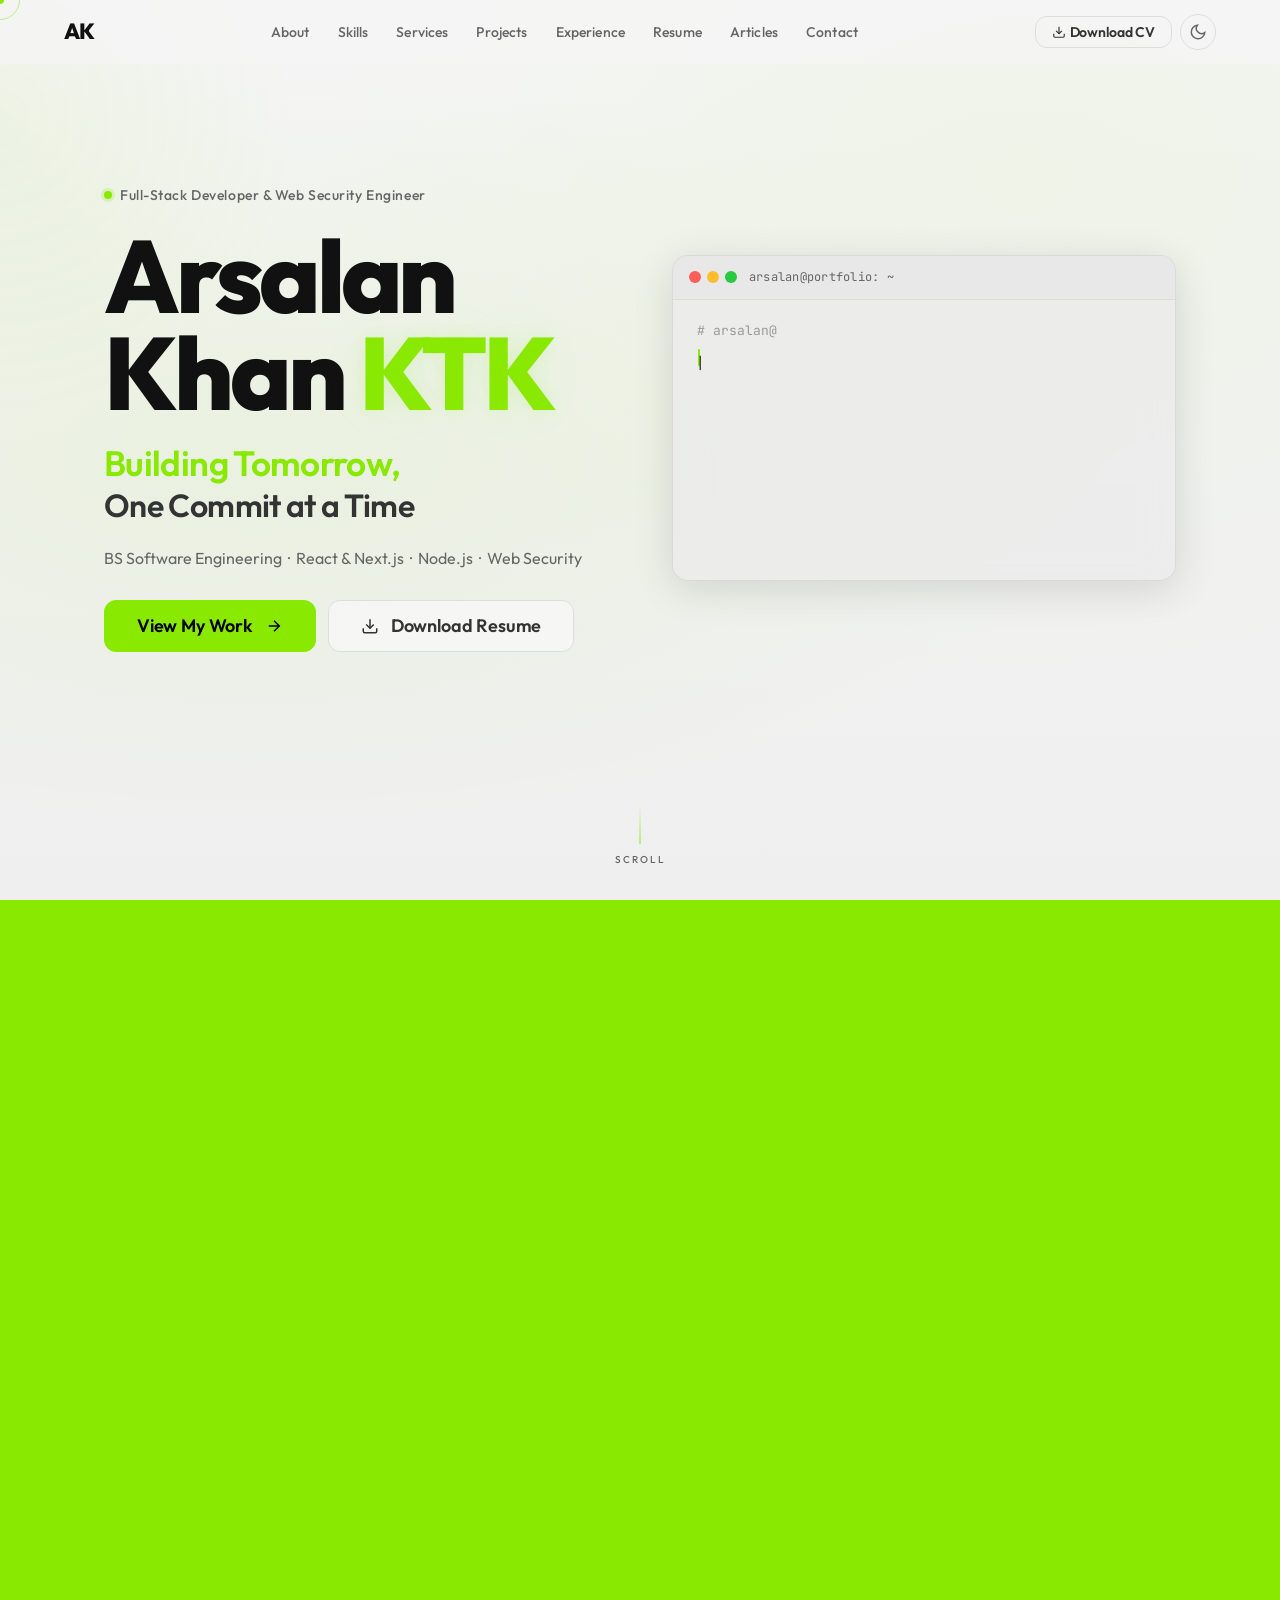
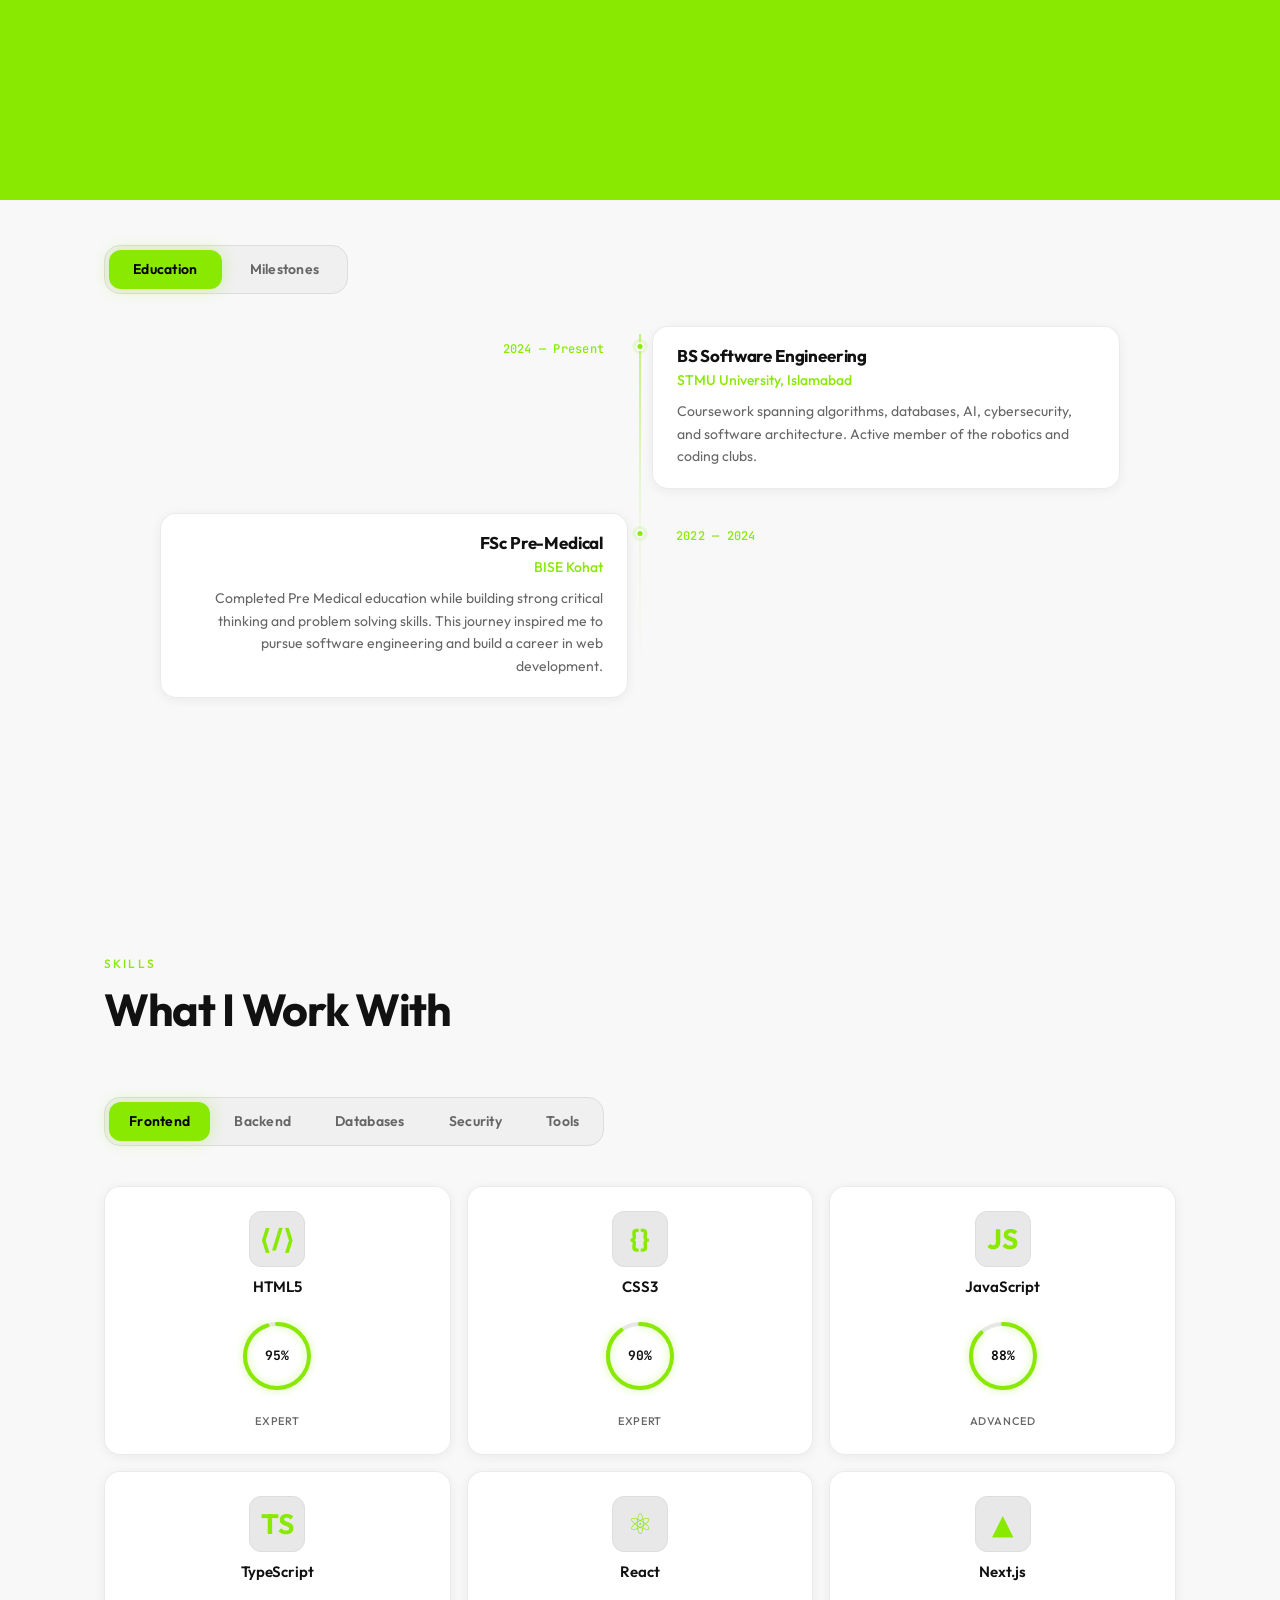
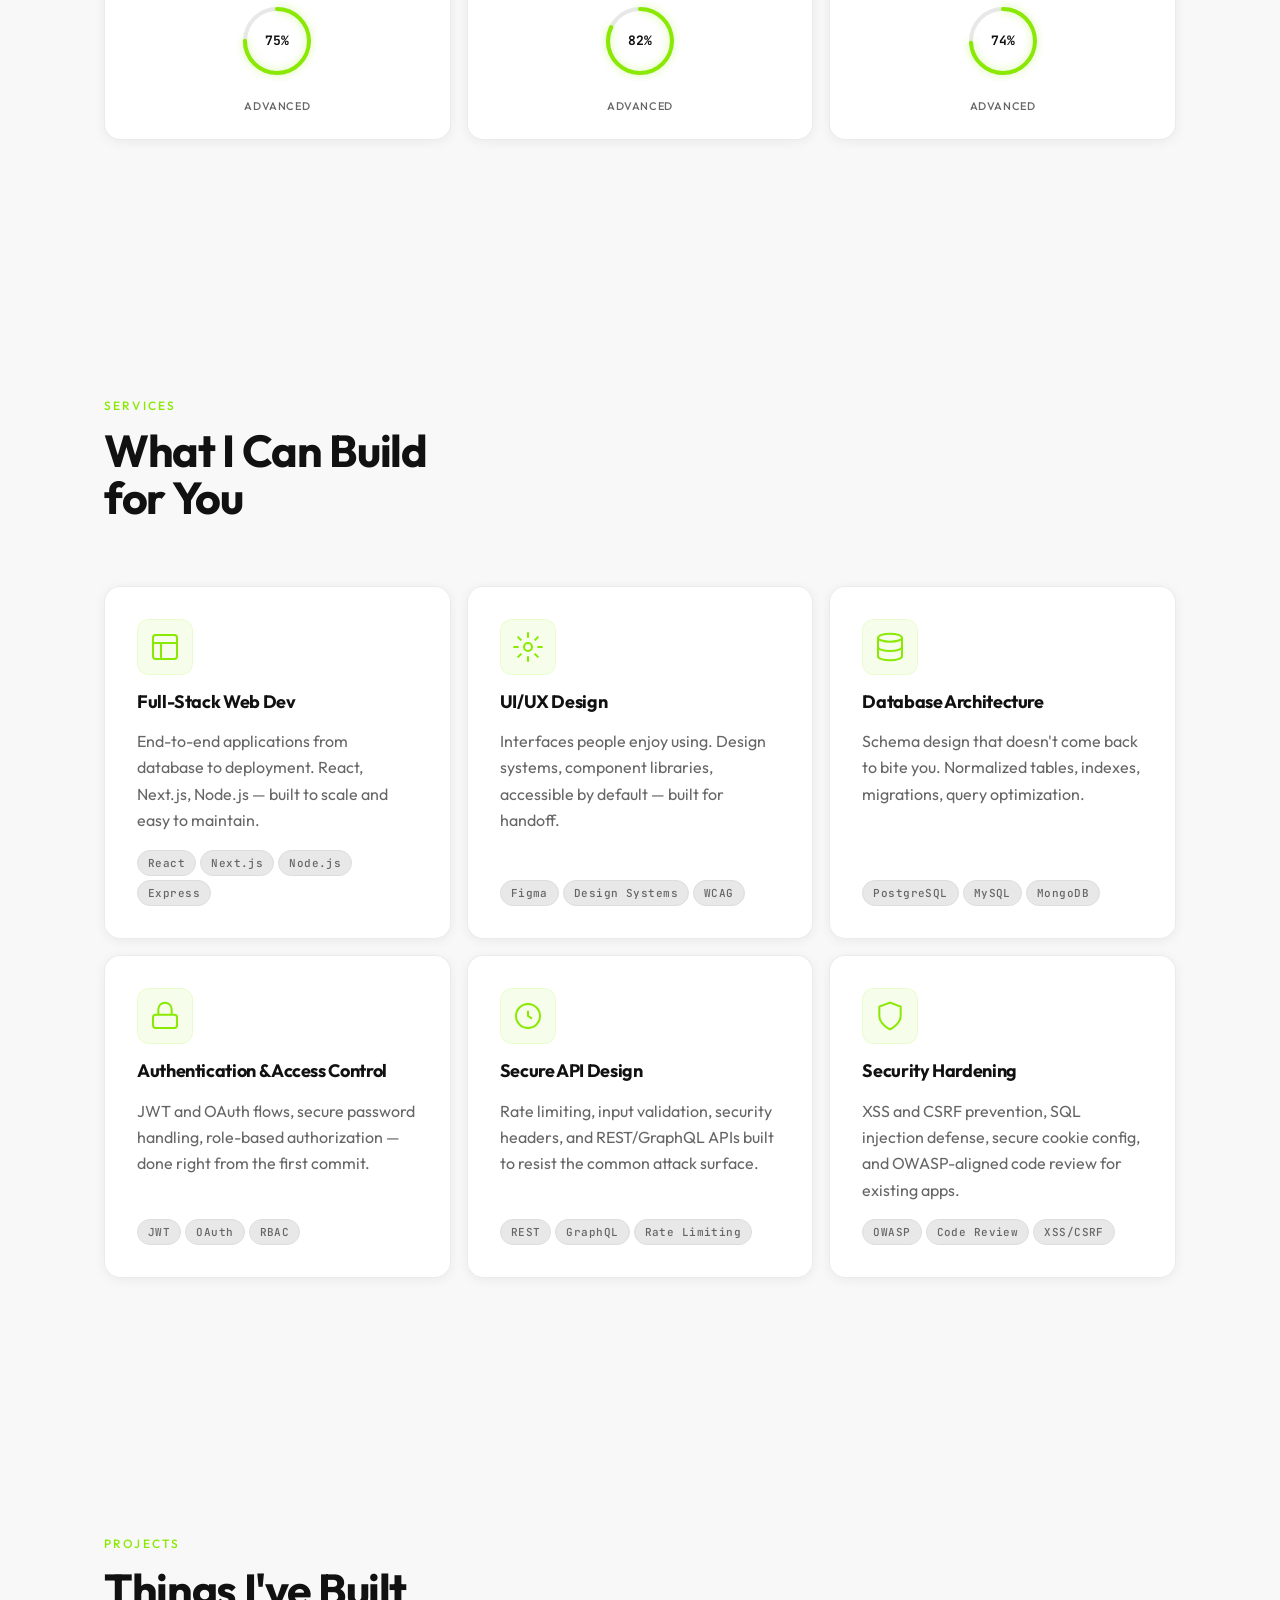
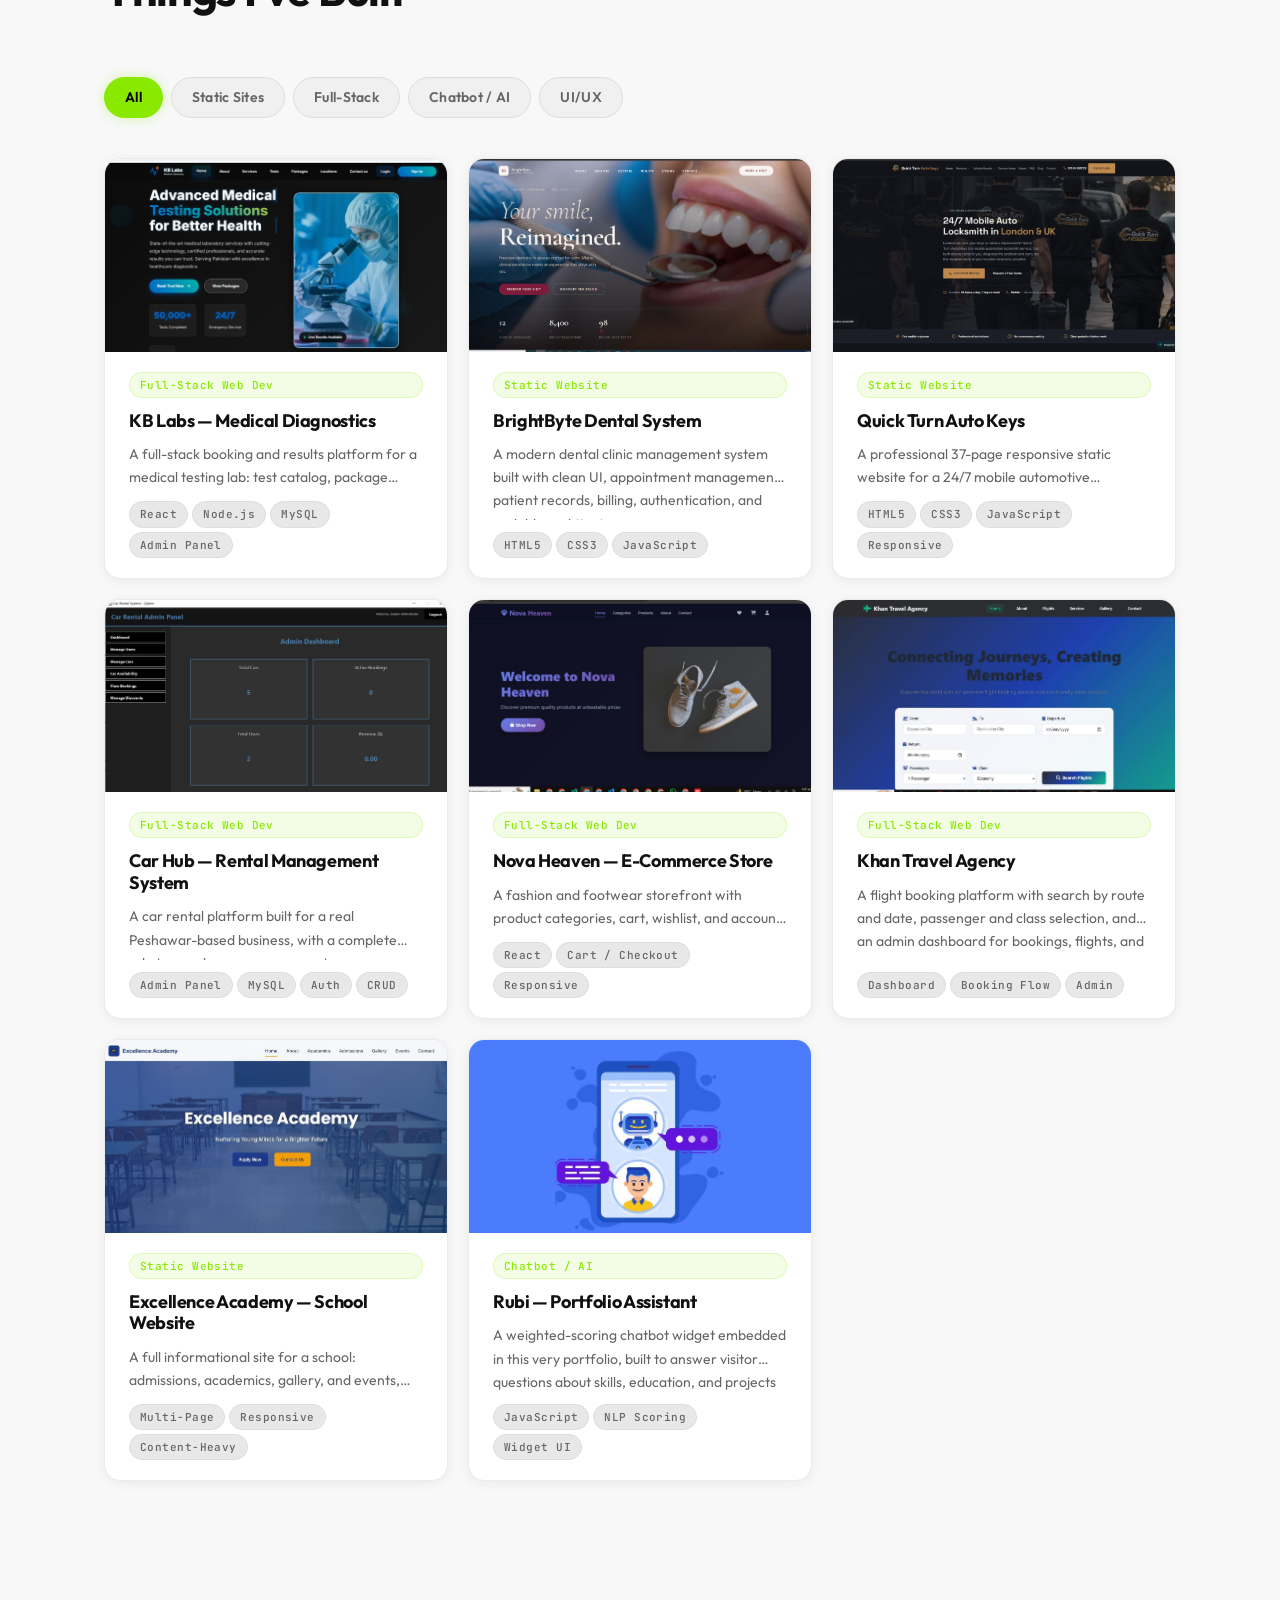
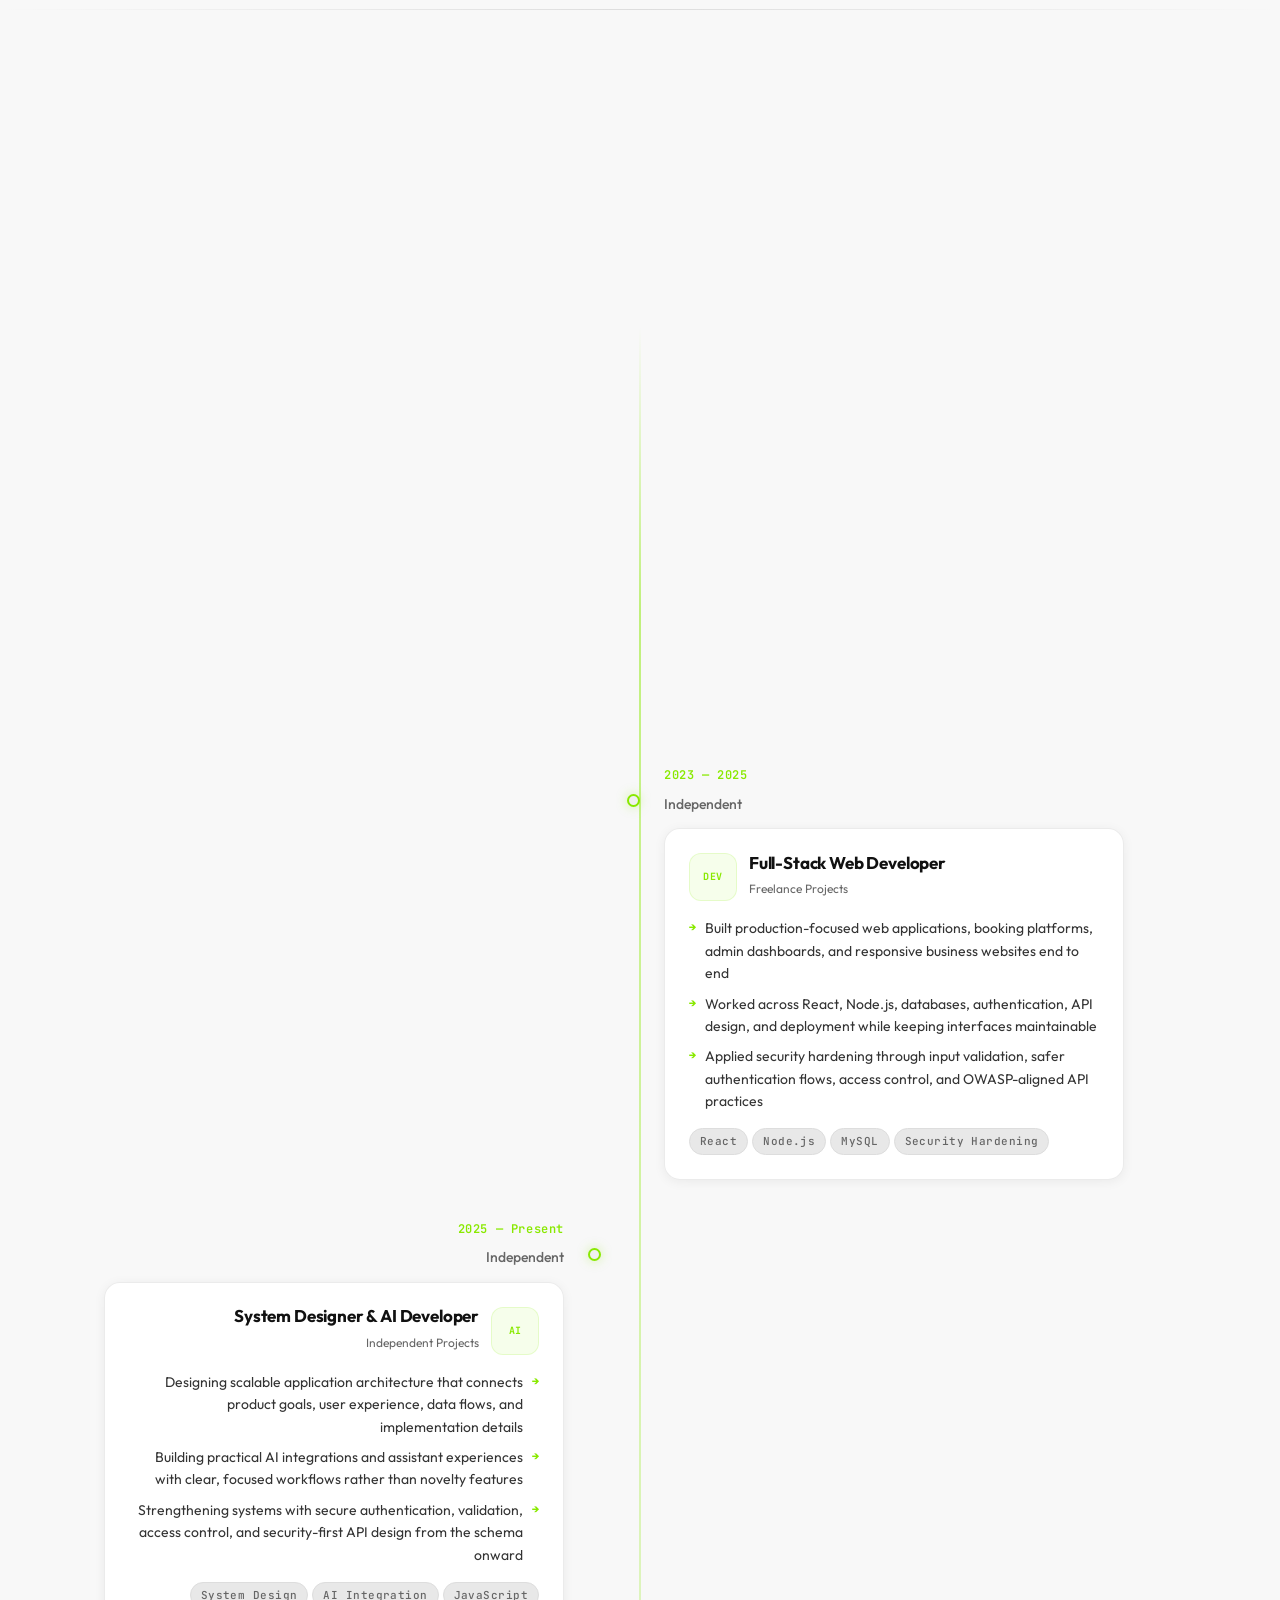
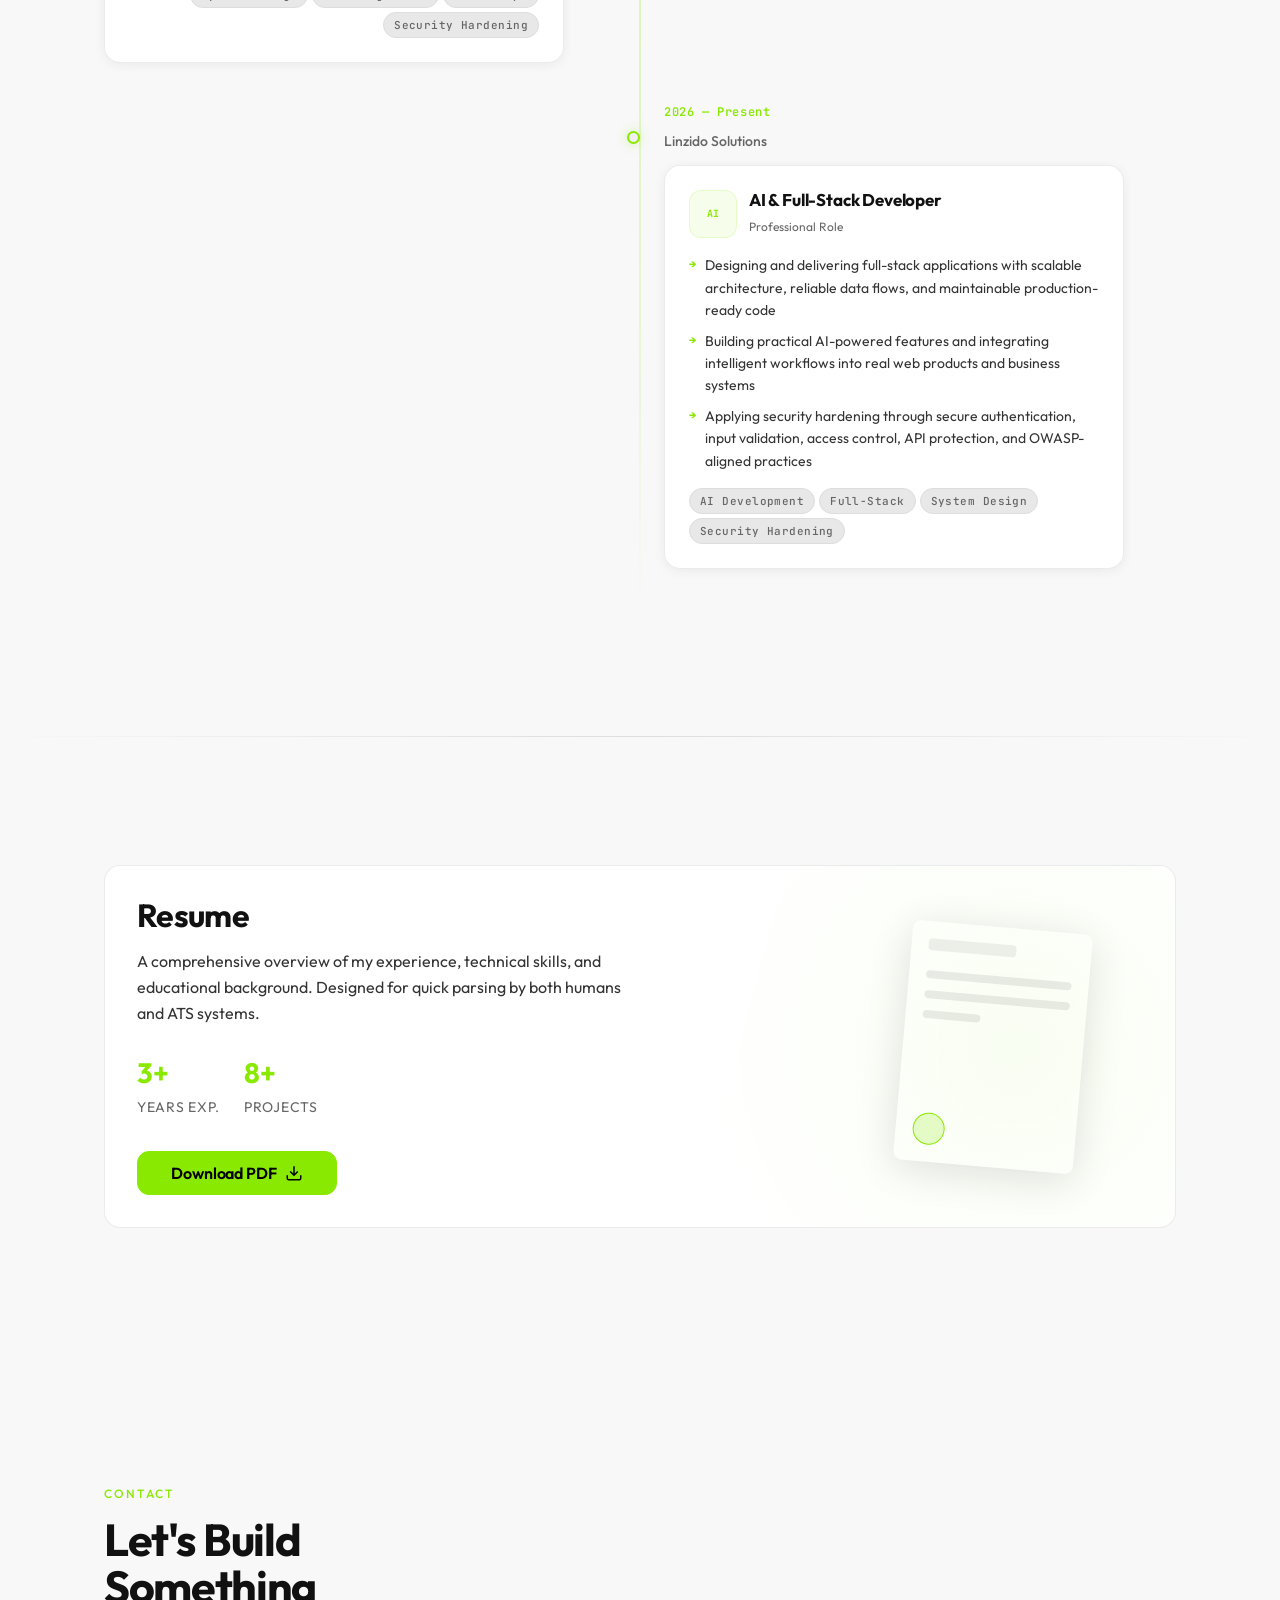
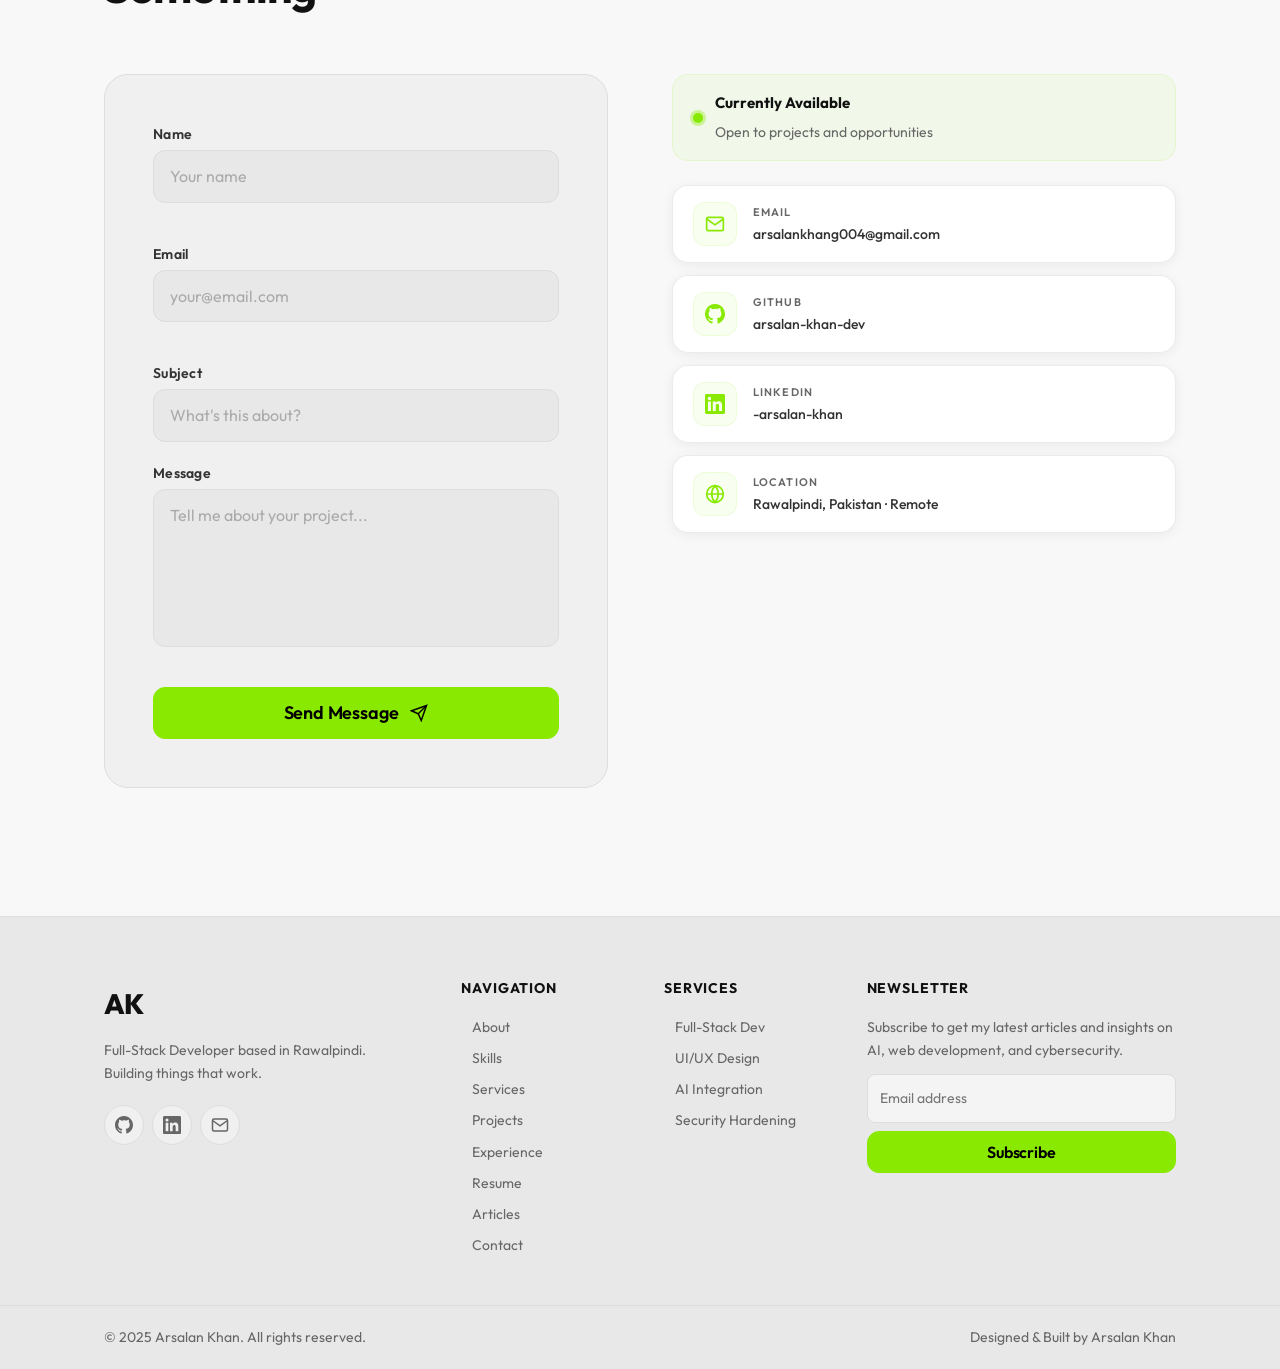
==== commit 8bfb6538: "Add articles and insights section" ====
--- a/index.html
+++ b/index.html
@@ -90,6 +90,7 @@
         <li><a href="#projects" class="nav__link" data-cursor="pointer">Projects</a></li>
         <li><a href="#experience" class="nav__link" data-cursor="pointer">Experience</a></li>
         <li><a href="#resume" class="nav__link" data-cursor="pointer">Resume</a></li>
+        <li><a href="articles.html" class="nav__link" data-cursor="pointer">Articles</a></li>
         <li><a href="#contact" class="nav__link" data-cursor="pointer">Contact</a></li>
       </ul>
 
@@ -118,6 +119,7 @@
         <li><a href="#projects" class="nav__drawer-link">Projects</a></li>
         <li><a href="#experience" class="nav__drawer-link">Experience</a></li>
         <li><a href="#resume" class="nav__drawer-link">Resume</a></li>
+        <li><a href="articles.html" class="nav__drawer-link">Articles</a></li>
         <li><a href="#contact" class="nav__drawer-link">Contact</a></li>
       </ul>
       <div class="nav__drawer-actions" style="margin-top: var(--space-6); display: flex; justify-content: center; padding: 0 var(--space-4);">
@@ -993,6 +995,7 @@
           <li><a href="#projects">Projects</a></li>
           <li><a href="#experience">Experience</a></li>
           <li><a href="#resume">Resume</a></li>
+          <li><a href="articles.html">Articles</a></li>
           <li><a href="#contact">Contact</a></li>
         </ul>
       </div>
--- a/style.css
+++ b/style.css
@@ -2880,10 +2880,13 @@
   .timeline__entry:nth-child(even) .timeline__card {
     grid-column: 1;
     grid-row: auto;
-    padding-left: 0;
-    padding-right: 0;
     text-align: left;
   }
+  .timeline__entry,
+  .timeline__date,
+  .timeline__card { min-width: 0; }
+  .timeline__entry:nth-child(odd) .timeline__date,
+  .timeline__entry:nth-child(even) .timeline__date { padding-left: 0; padding-right: 0; }
   .timeline__entry:nth-child(odd) .timeline__tags { justify-content: flex-start; }
 
   /* Skills */
@@ -2951,6 +2954,263 @@
   :root {
     --container-max: 1480px;
   }
+}
+
+/* ─────────────────────────────────────────────────────────────────────────
+   21b. ARTICLES
+   ───────────────────────────────────────────────────────────────────────── */
+.articles-page {
+  min-height: 100vh;
+  cursor: auto;
+  background:
+    radial-gradient(ellipse at 15% 0%, rgba(137,233,0,0.07), transparent 38%),
+    var(--color-bg-primary);
+}
+
+.articles-page a,
+.articles-page button { cursor: pointer; }
+
+@media (hover: hover) {
+  .articles-page,
+  .articles-page a,
+  .articles-page button { cursor: none; }
+}
+
+.articles-main {
+  padding-top: calc(var(--nav-height) + var(--space-16));
+  padding-bottom: var(--space-24);
+}
+
+.articles-hero {
+  max-width: 760px;
+  margin-bottom: clamp(48px, 8vw, 88px);
+}
+
+.articles-hero__heading {
+  font-size: var(--text-section);
+  max-width: 10ch;
+  margin-bottom: var(--space-6);
+}
+
+.articles-hero__intro {
+  max-width: 62ch;
+  color: var(--color-text-muted);
+  font-size: var(--text-body-l);
+}
+
+.articles-grid {
+  display: grid;
+  grid-template-columns: repeat(2, minmax(0, 1fr));
+  gap: var(--space-6);
+}
+
+.article-card {
+  display: flex;
+  flex-direction: column;
+  min-width: 0;
+  min-height: 100%;
+  padding: clamp(24px, 3vw, 36px);
+  background: var(--glass-bg);
+  border: 1px solid var(--color-border);
+  border-radius: var(--radius-lg);
+  box-shadow: var(--shadow-sm);
+  transition: transform var(--ease-standard), border-color var(--ease-standard), box-shadow var(--ease-standard);
+}
+
+.article-card:hover {
+  transform: translateY(-4px);
+  border-color: rgba(137,233,0,0.32);
+  box-shadow: var(--shadow-glow);
+}
+
+.article-card__meta,
+.article-header__meta {
+  display: flex;
+  align-items: center;
+  flex-wrap: wrap;
+  gap: var(--space-3);
+  margin-bottom: var(--space-6);
+  color: var(--color-text-muted);
+  font-family: var(--font-mono);
+  font-size: var(--text-small);
+}
+
+.article-card__category,
+.article-header__category {
+  color: var(--color-accent);
+  text-transform: uppercase;
+  letter-spacing: 0.12em;
+  font-size: 11px;
+}
+
+.article-card__title {
+  font-size: clamp(24px, 3vw, 34px);
+  line-height: 1.12;
+  margin-bottom: var(--space-4);
+}
+
+.article-card__excerpt {
+  color: var(--color-text-muted);
+  margin-bottom: var(--space-8);
+}
+
+.article-card__link {
+  display: inline-flex;
+  align-items: center;
+  gap: var(--space-2);
+  margin-top: auto;
+  color: var(--color-text-primary);
+  font-weight: 600;
+}
+
+.article-card__link::after {
+  content: '->';
+  color: var(--color-accent);
+  transition: transform var(--ease-standard);
+}
+
+.article-card__link:hover::after { transform: translateX(4px); }
+
+.article-shell {
+  padding-top: calc(var(--nav-height) + var(--space-12));
+  padding-bottom: var(--space-24);
+}
+
+.article-header {
+  max-width: 850px;
+  margin: 0 auto clamp(48px, 8vw, 88px);
+}
+
+.article-header__title {
+  max-width: 850px;
+  font-size: clamp(40px, 6vw, 76px);
+  line-height: 1.04;
+  margin-bottom: var(--space-5);
+}
+
+.article-header__subtitle {
+  max-width: 68ch;
+  color: var(--color-text-muted);
+  font-size: var(--text-body-l);
+}
+
+.article-content {
+  max-width: 800px;
+  margin-inline: auto;
+  color: var(--color-text-secondary);
+  font-size: clamp(17px, 1.4vw, 19px);
+  line-height: 1.82;
+}
+
+.article-content section { margin-bottom: var(--space-12); }
+.article-content h2 {
+  padding-top: var(--space-6);
+  margin-bottom: var(--space-5);
+  color: var(--color-text-primary);
+  font-size: clamp(26px, 3vw, 38px);
+}
+.article-content h3 {
+  margin: var(--space-8) 0 var(--space-3);
+  color: var(--color-text-primary);
+  font-size: clamp(21px, 2.5vw, 28px);
+}
+.article-content p { max-width: none; margin-bottom: var(--space-5); }
+.article-content ul,
+.article-content ol { margin: 0 0 var(--space-6) var(--space-6); }
+.article-content li { margin-bottom: var(--space-3); padding-left: var(--space-2); }
+.article-content ul li { list-style: disc; }
+.article-content ol li { list-style: decimal; }
+.article-content blockquote {
+  margin: var(--space-8) 0;
+  padding: var(--space-5) var(--space-6);
+  border-left: 2px solid var(--color-accent);
+  color: var(--color-text-primary);
+  background: var(--color-bg-secondary);
+}
+.article-content code {
+  padding: 2px 5px;
+  color: var(--color-accent);
+  background: var(--color-bg-tertiary);
+  border-radius: var(--radius-sm);
+  font-family: var(--font-mono);
+  font-size: 0.86em;
+}
+.article-content pre {
+  max-width: 100%;
+  margin: var(--space-6) 0;
+  padding: var(--space-5);
+  overflow-x: auto;
+  background: var(--color-bg-secondary);
+  border: 1px solid var(--color-border);
+  border-radius: var(--radius-md);
+}
+.article-content pre code { padding: 0; background: transparent; }
+.article-sources {
+  margin-top: var(--space-12);
+  padding-top: var(--space-8);
+  border-top: 1px solid var(--color-border);
+}
+.article-back { margin-bottom: var(--space-8); }
+
+.page-transition {
+  position: fixed;
+  inset: 0;
+  z-index: var(--z-loader);
+  pointer-events: none;
+  background: var(--color-accent);
+  transform: translateY(100%);
+}
+
+.is-leaving > *:not(.page-transition) {
+  opacity: 0.18;
+  transition: opacity 220ms ease;
+}
+
+.is-leaving > header,
+.is-leaving > main { opacity: 0.18; }
+
+.page-transition.is-leaving {
+  animation: page-wipe 480ms var(--ease-complex) forwards;
+}
+
+@keyframes page-wipe {
+  0% { opacity: 0; transform: translateY(100%); }
+  55% { opacity: 0.55; }
+  100% { opacity: 1; transform: translateY(0); }
+}
+
+@keyframes article-enter {
+  from { opacity: 0; transform: translateY(20px); }
+  to { opacity: 1; transform: translateY(0); }
+}
+
+.articles-page .articles-hero,
+.articles-page .article-header,
+.articles-page .article-content {
+  animation: article-enter 650ms var(--ease-complex) both;
+}
+
+.articles-page .article-header { animation-delay: 80ms; }
+.articles-page .article-content { animation-delay: 160ms; }
+.articles-page .article-card { animation: article-enter 550ms var(--ease-complex) both; }
+.articles-page .article-card:nth-child(2) { animation-delay: 80ms; }
+.articles-page .article-card:nth-child(3) { animation-delay: 160ms; }
+.articles-page .article-card:nth-child(4) { animation-delay: 240ms; }
+
+@media (prefers-reduced-motion: reduce) {
+  .page-transition.is-leaving { animation-duration: 1ms; }
+  .articles-page .articles-hero,
+  .articles-page .article-header,
+  .articles-page .article-content,
+  .articles-page .article-card { animation: none; }
+}
+
+@media (max-width: 767px) {
+  .articles-grid { grid-template-columns: 1fr; }
+  .articles-main { padding-top: calc(var(--nav-height) + var(--space-10)); }
+  .article-shell { padding-top: calc(var(--nav-height) + var(--space-8)); }
+  .article-content { font-size: 17px; line-height: 1.75; }
+  .article-content pre { margin-inline: -4px; border-radius: var(--radius-sm); }
 }
 
 
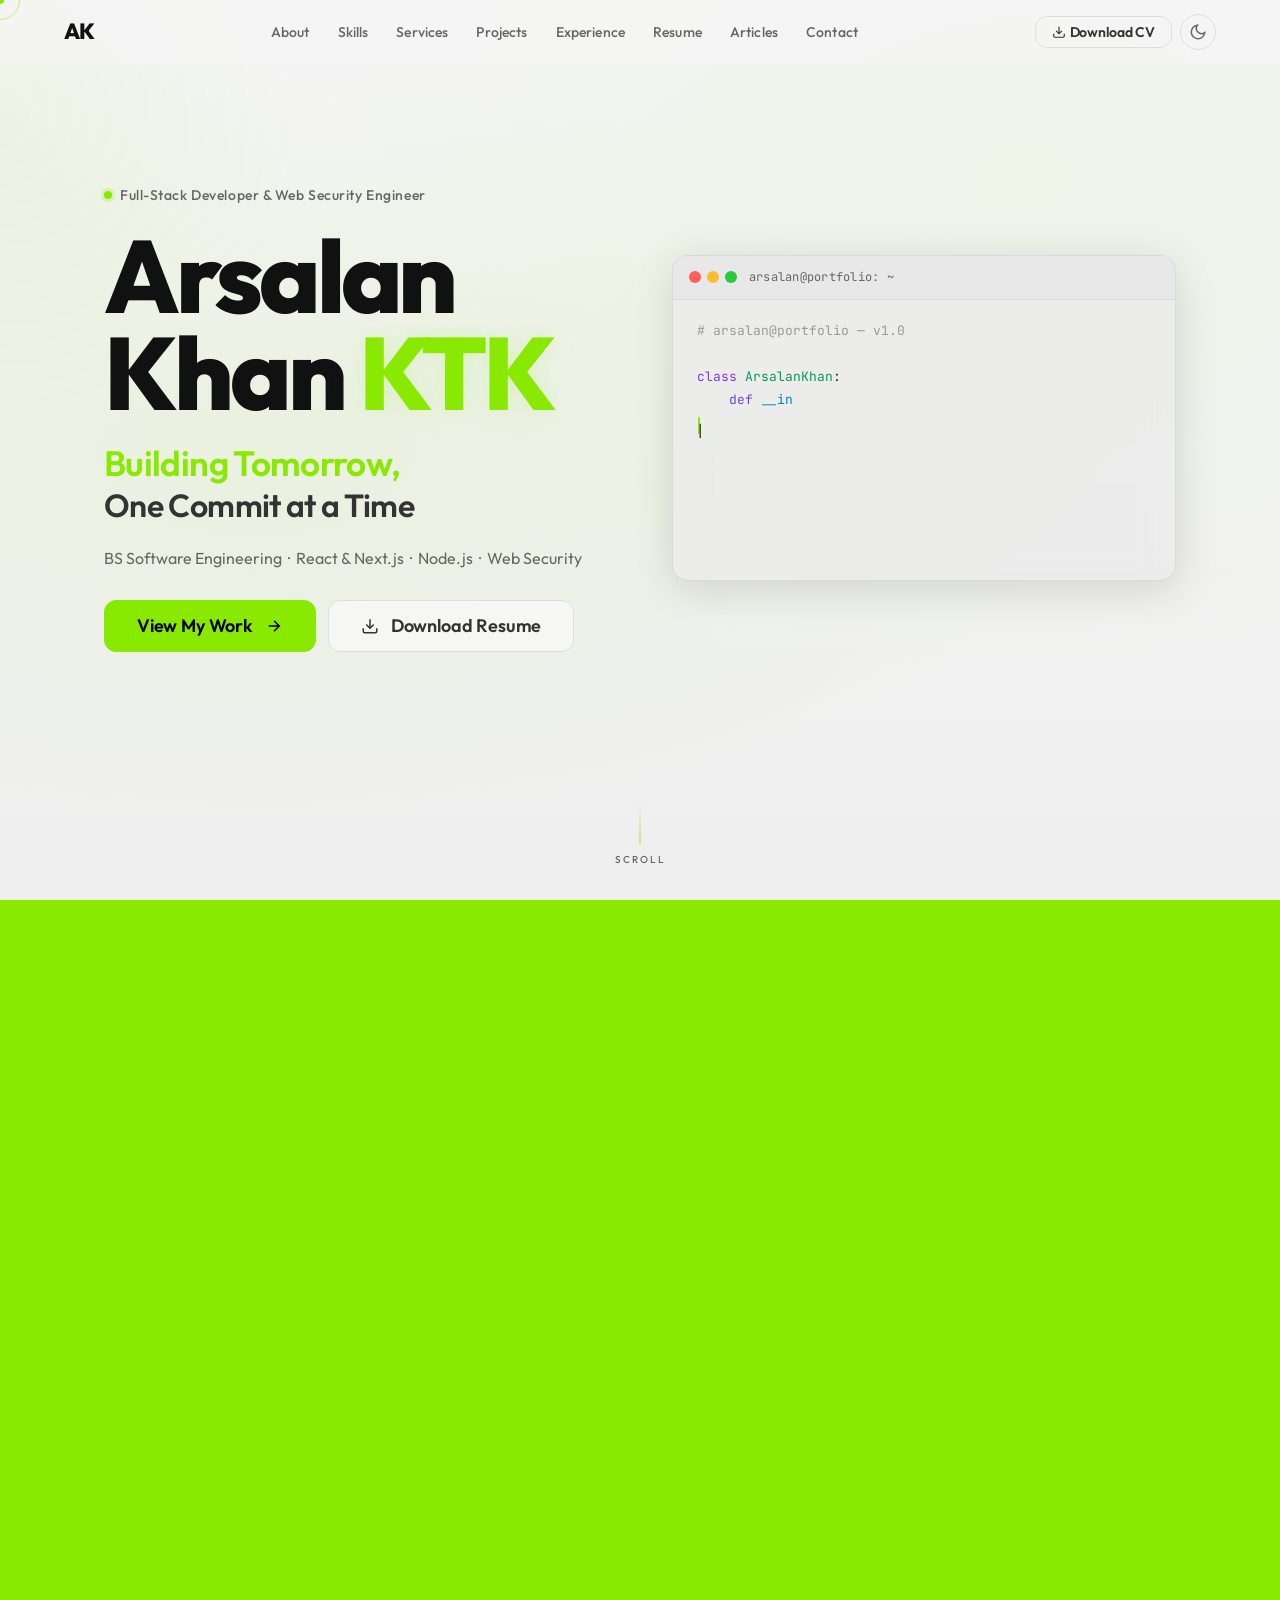
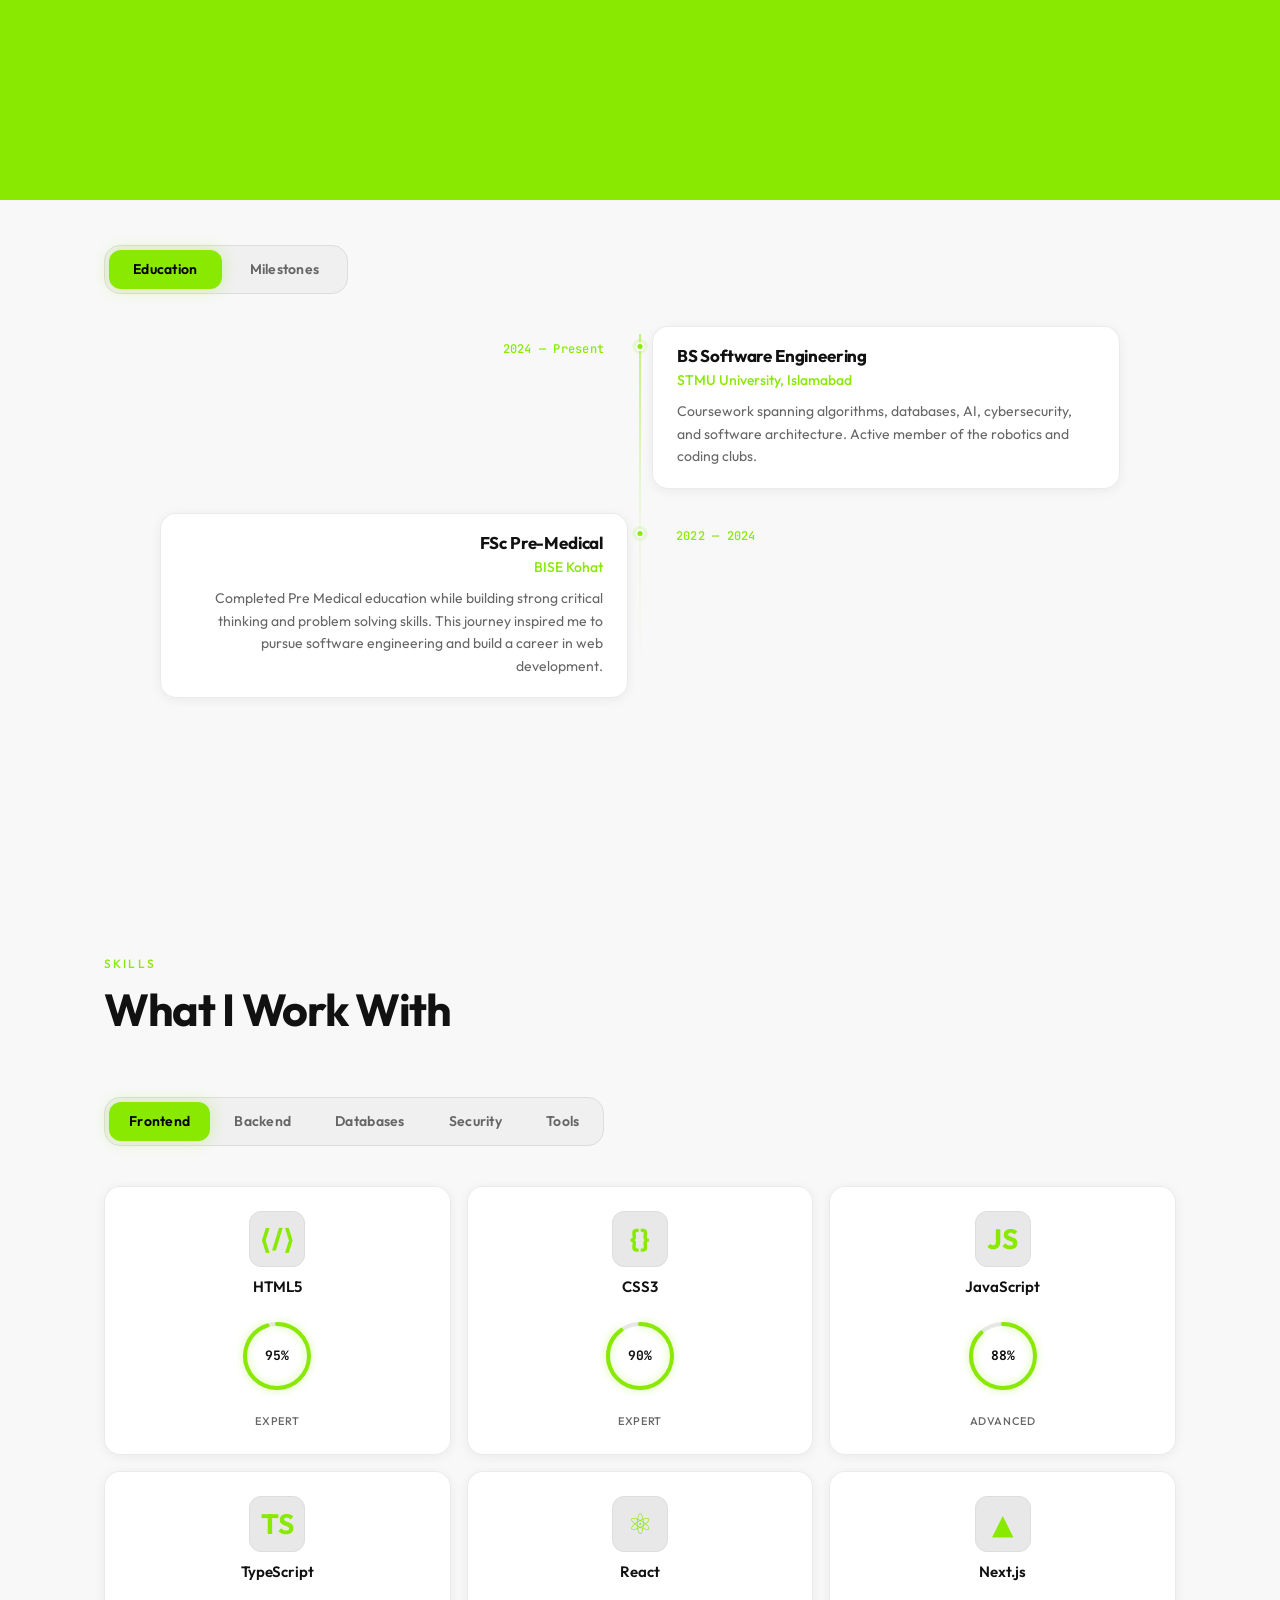
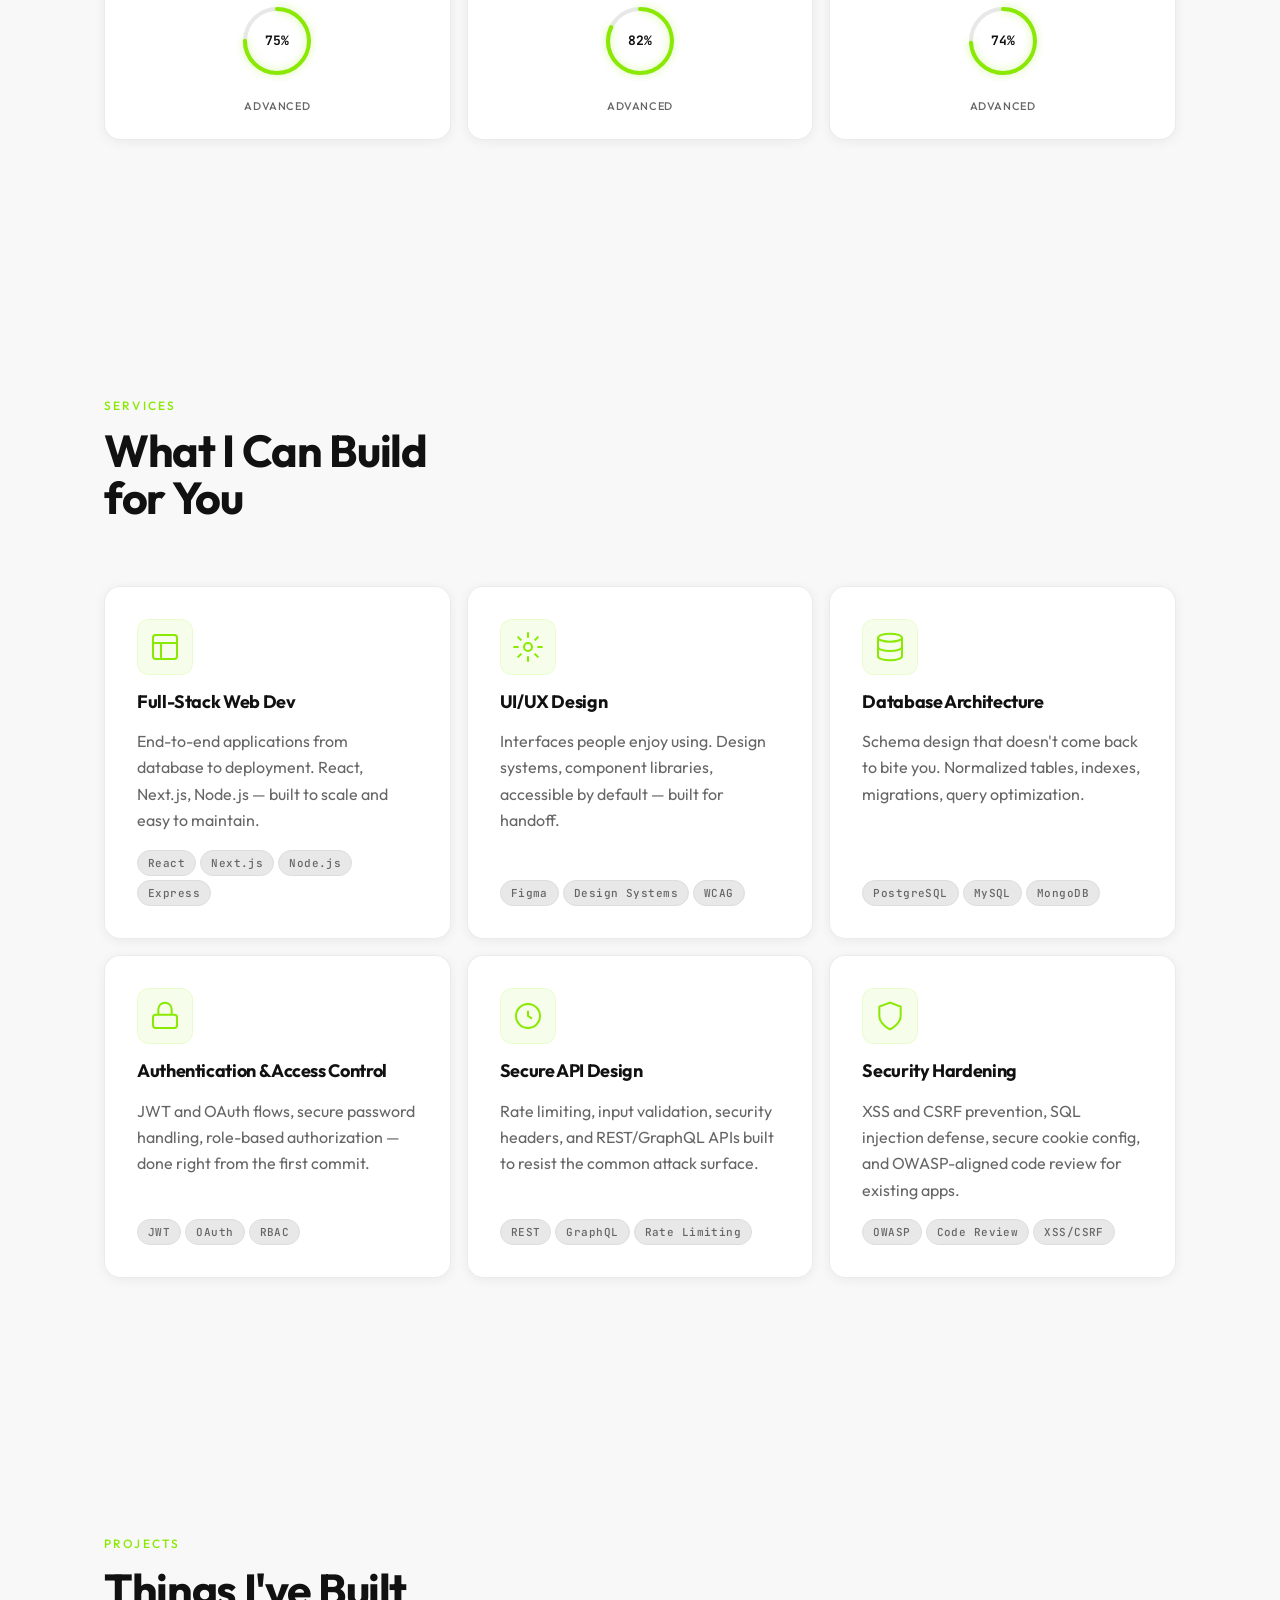
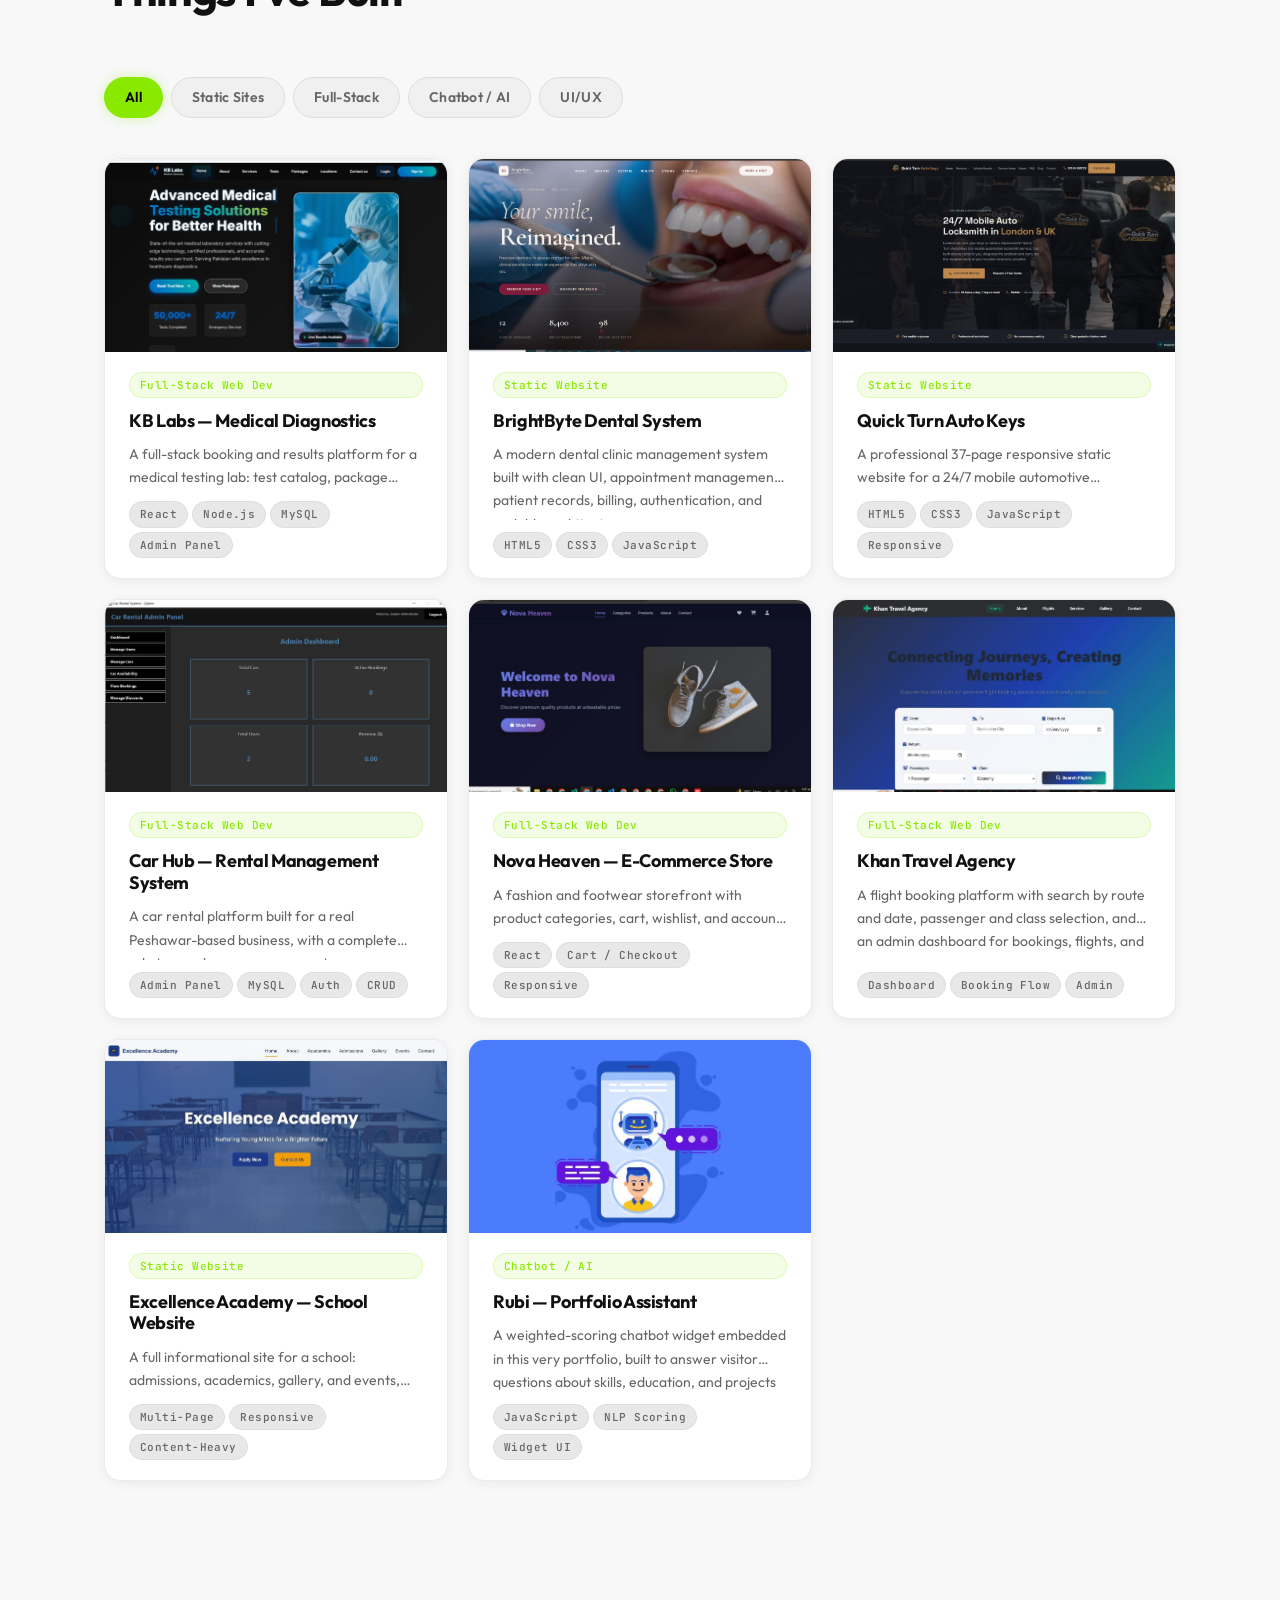
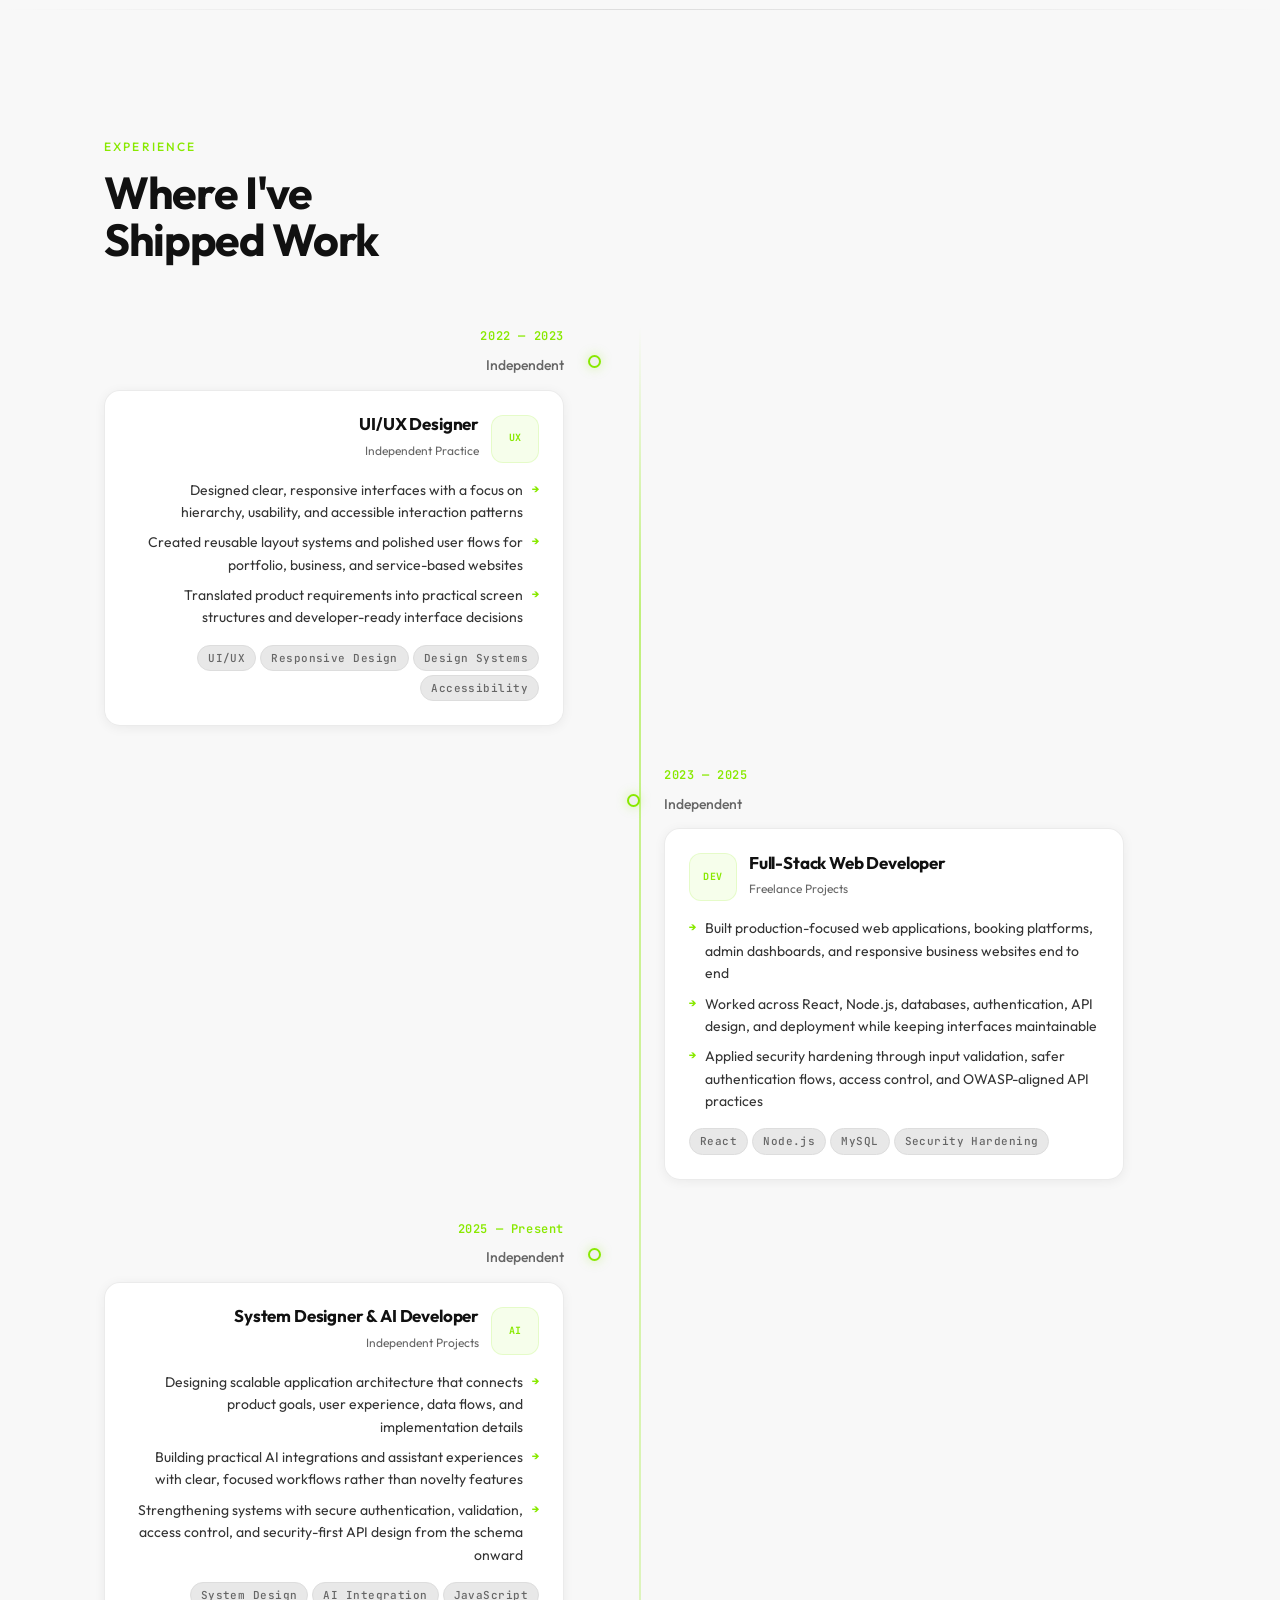
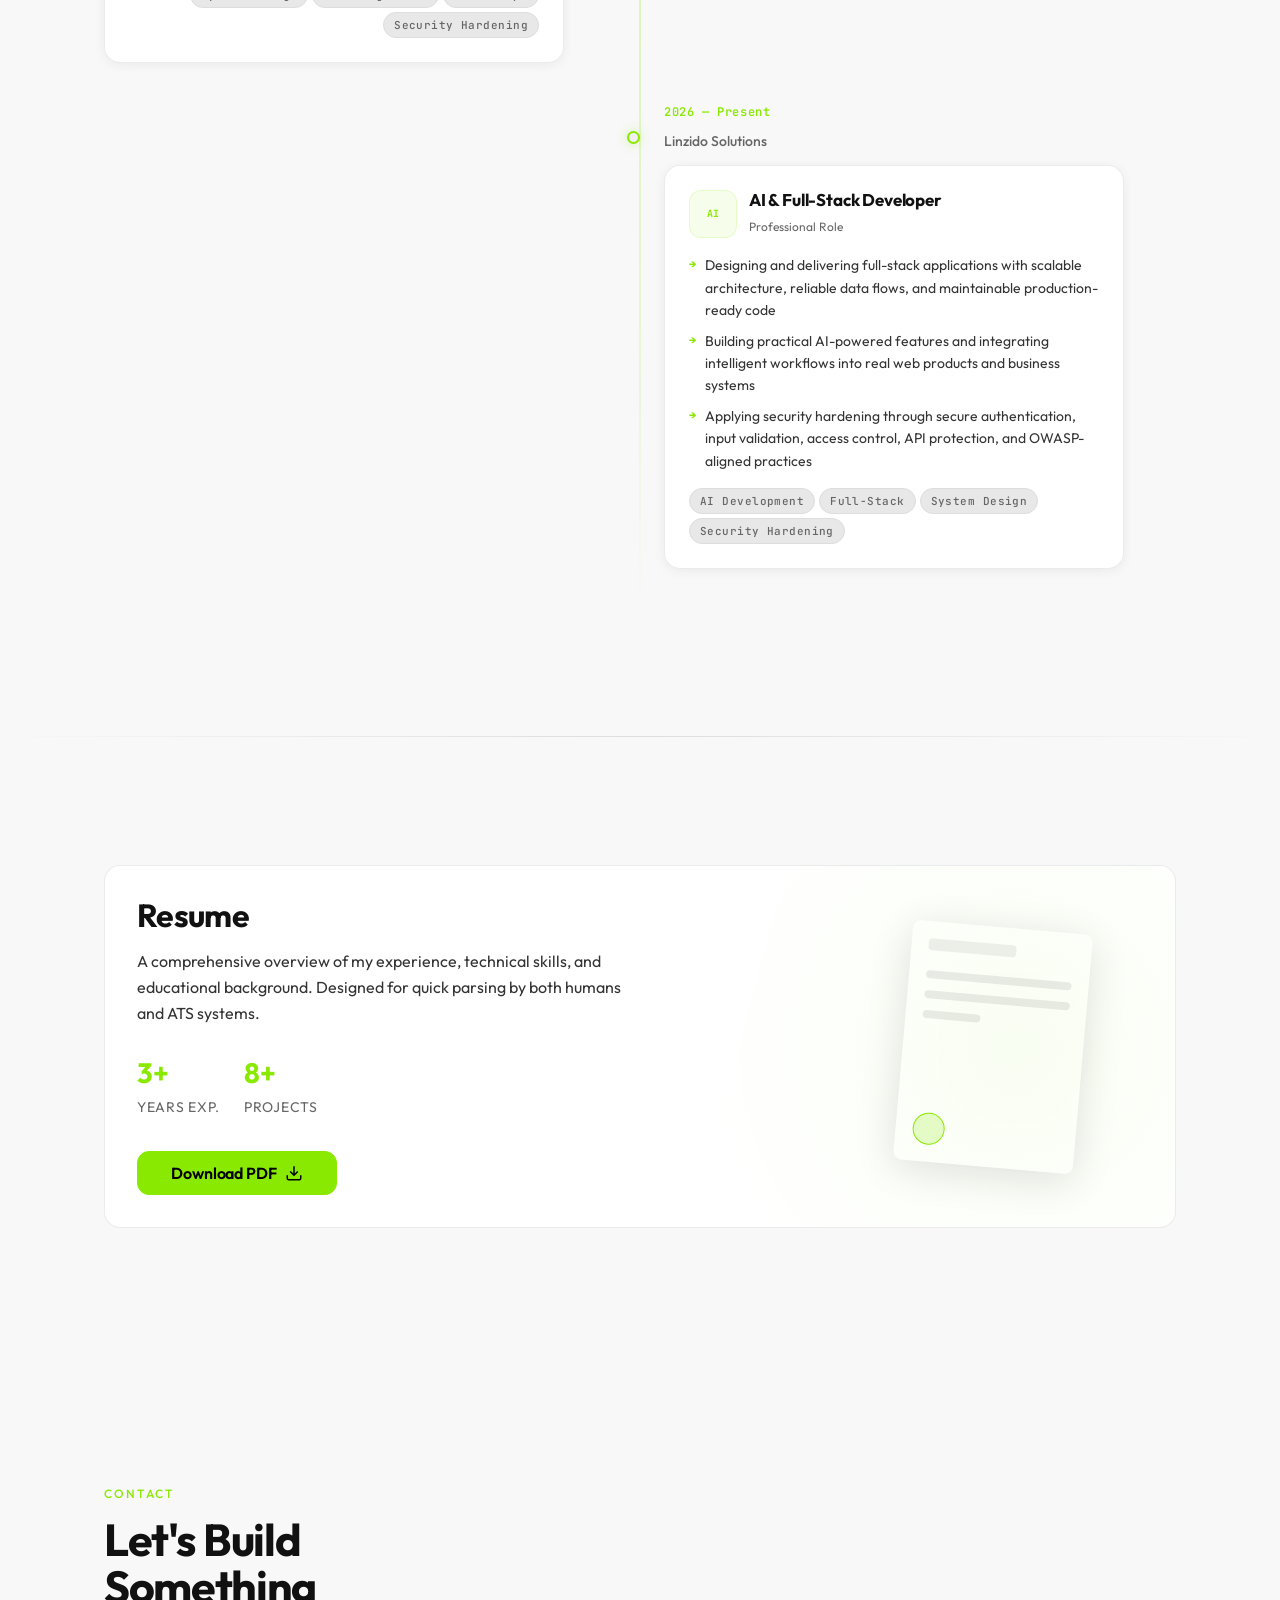
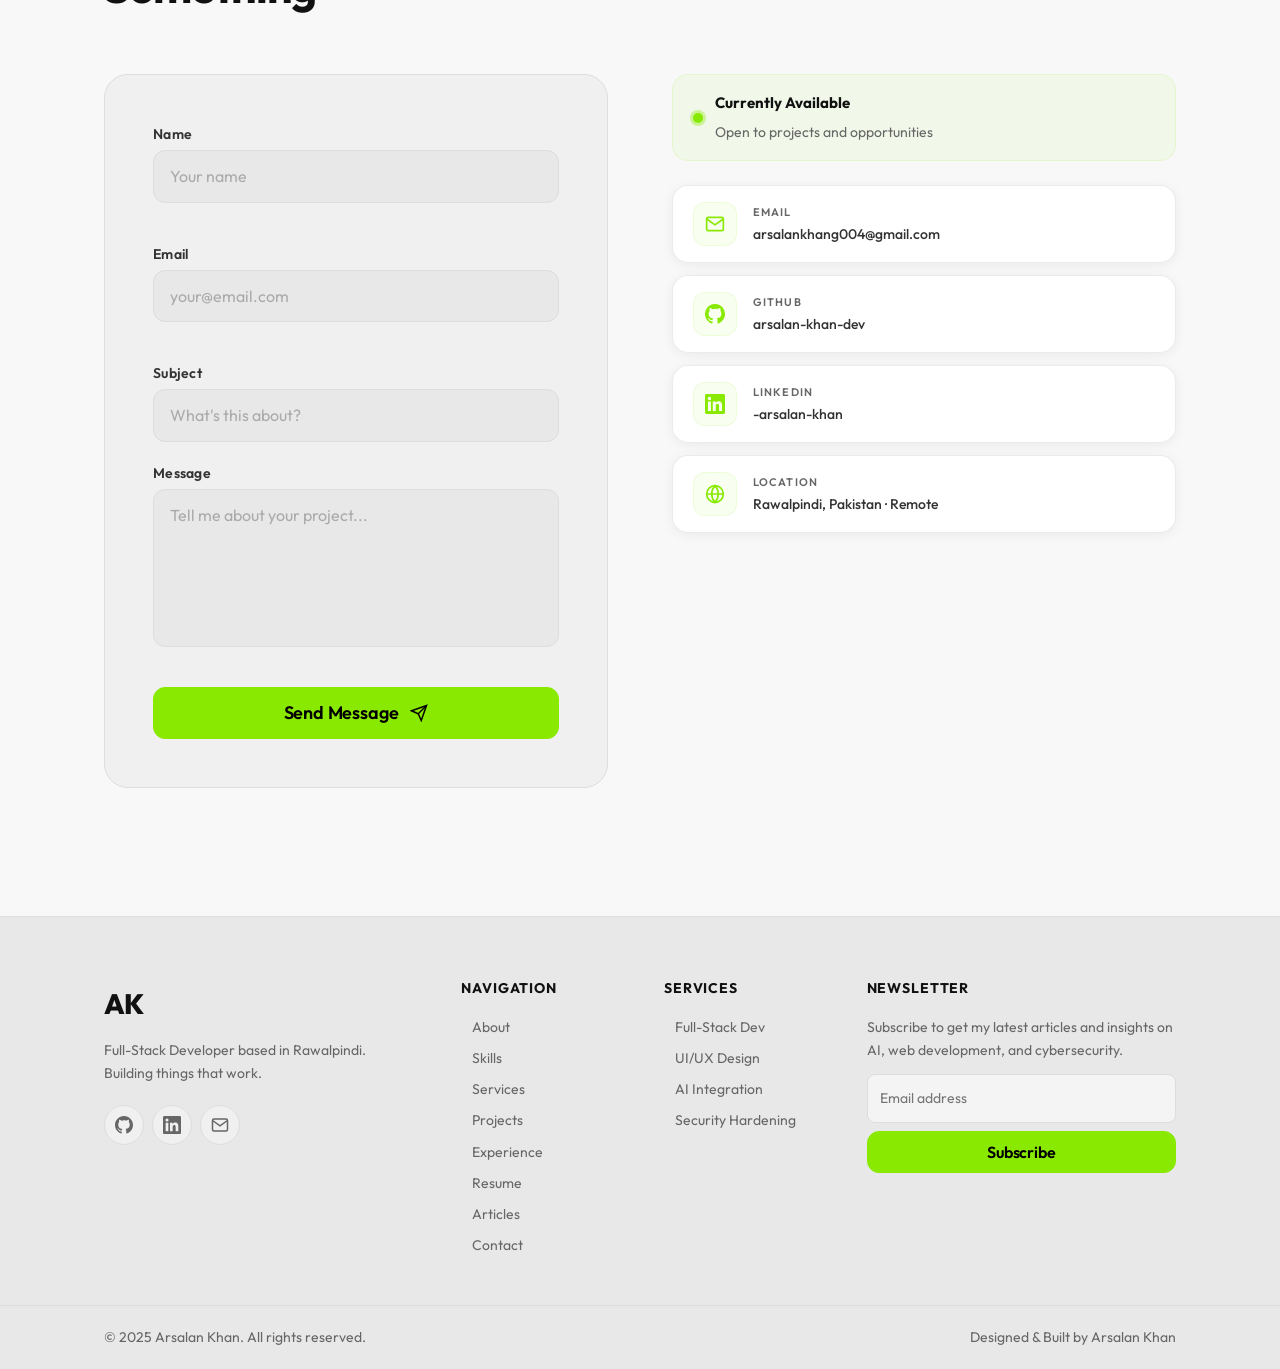
==== commit 7e38ebb0: "Fix article navigation and SEO issues" ====
--- a/index.html
+++ b/index.html
@@ -8,13 +8,13 @@
   <meta name="author" content="Arsalan Khan">
   <meta name="robots" content="index, follow">
   <meta name="keywords" content="Arsalan Khan, Full Stack Developer, Web Security, React Developer, Node.js Developer, Secure Web Development, OWASP, Portfolio, Rawalpindi, Pakistan">
-  <link rel="canonical" href="https://arsalan-khan-dev.github.io/portfolio-website/">
+  <link rel="canonical" href="https://arsalan-khan-dev.github.io/DevArsalanKhan/">
 
   <!-- Open Graph -->
   <meta property="og:title" content="Arsalan Khan — Full-Stack Developer & Web Security Engineer">
   <meta property="og:description" content="Full-stack web development with security built in from the first schema. React, Node.js, PostgreSQL, OWASP-aligned practices.">
   <meta property="og:type" content="website">
-  <meta property="og:url" content="https://arsalan-khan-dev.github.io/">
+  <meta property="og:url" content="https://arsalan-khan-dev.github.io/DevArsalanKhan/">
   <meta property="og:image" content="public/og-image.jpg">
   
   <!-- Twitter Card -->
@@ -45,7 +45,7 @@
     "name": "Arsalan Khan",
     "jobTitle": "Full-Stack Web Developer & Web Security Engineer",
     "email": "arsalankhang004@gmail.com",
-    "url": "https://arsalan-khan-dev.github.io/",
+    "url": "https://arsalan-khan-dev.github.io/DevArsalanKhan/",
     "knowsAbout": ["React","Node.js","TypeScript","PostgreSQL","MongoDB","Web Security","OWASP","REST API","GraphQL"],
     "alumniOf": {
       "@type": "CollegeOrUniversity",
